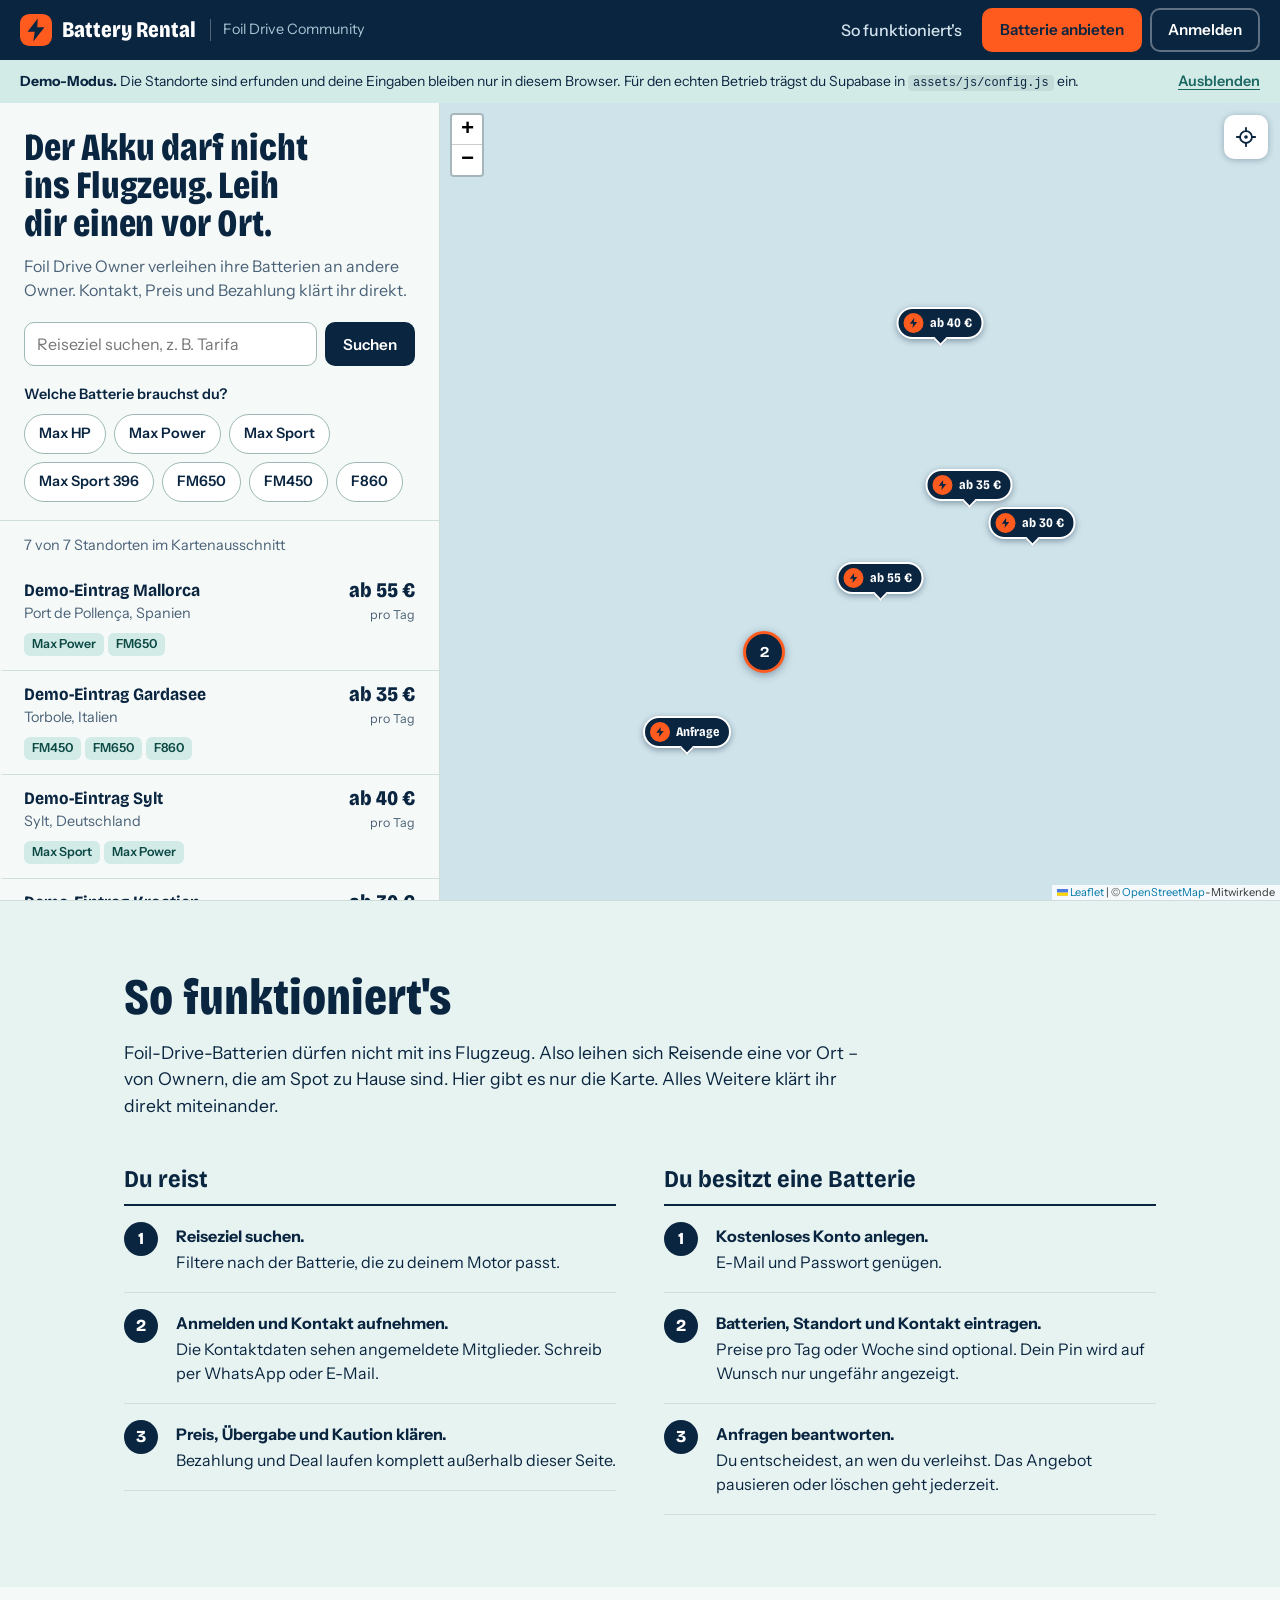
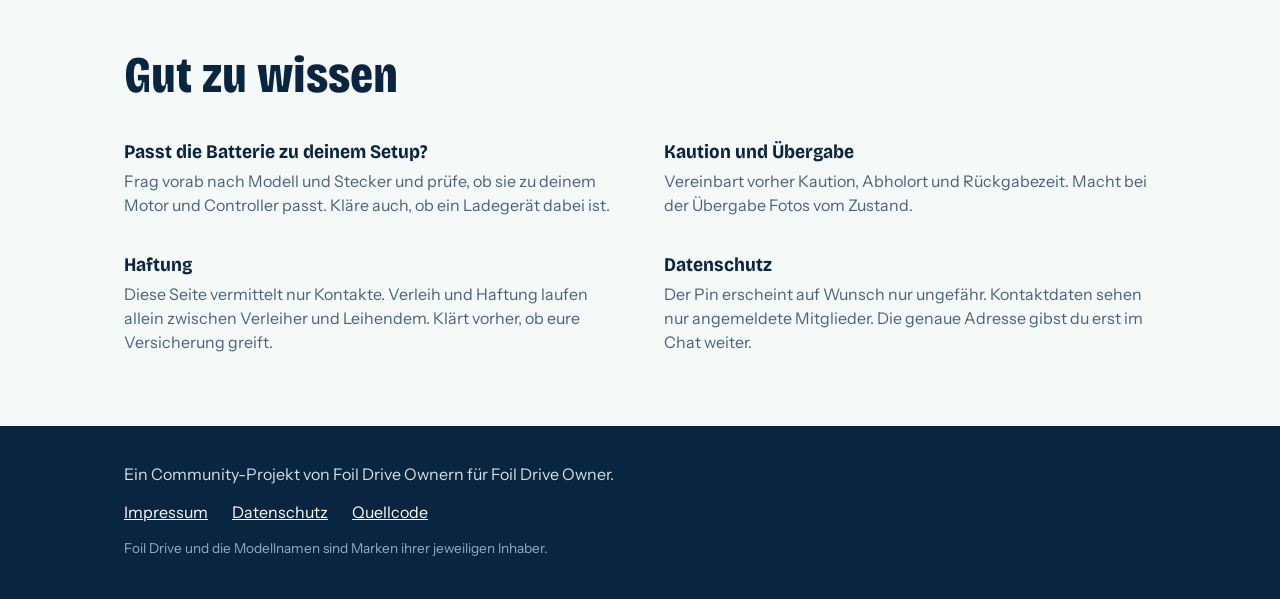
==== index.html @ f71bc158 "Foil Drive Battery Rental: Community-Karte für Batterie-Verleih Statische Seite mit Karte (Leaflet/O" ====
<!doctype html>
<html lang="de">
<head>
  <meta charset="utf-8">
  <meta name="viewport" content="width=device-width, initial-scale=1, viewport-fit=cover">
  <title>Foil Drive Battery Rental – Batterien von Ownern leihen</title>
  <meta name="description" content="Foil Drive Batterien dürfen nicht ins Flugzeug. Auf dieser Karte findest du Owner, die ihre Batterie am Urlaubsort verleihen – Max HP, Max Power, Max Sport, FM650, FM450, F860.">
  <meta name="theme-color" content="#0a2540">
  <link rel="icon" href="assets/img/favicon.svg" type="image/svg+xml">
  <link rel="stylesheet" href="assets/vendor/leaflet/leaflet.css">
  <link rel="stylesheet" href="assets/vendor/markercluster/MarkerCluster.css">
  <link rel="stylesheet" href="assets/css/fonts.css">
  <link rel="stylesheet" href="assets/css/app.css">
</head>
<body>
  <a class="skip" href="#map">Zur Karte springen</a>

  <header class="topbar">
    <a class="brand" href="#top" aria-label="Foil Drive Battery Rental, Startseite">
      <img src="assets/img/favicon.svg" alt="" width="32" height="32">
      <span class="brand-name">Battery Rental</span>
      <span class="brand-sub">Foil Drive Community</span>
    </a>
    <nav class="nav" aria-label="Hauptnavigation">
      <a class="nav-link" href="#so-gehts">So funktioniert's</a>
      <span class="who" id="who" hidden></span>
      <button type="button" class="btn btn-accent" id="btn-offer"><span class="long">Batterie anbieten</span><span class="short">Anbieten</span></button>
      <button type="button" class="btn btn-ghost" id="btn-account">Anmelden</button>
    </nav>
  </header>

  <div class="demo-banner" id="demo-banner" hidden>
    <p><strong>Demo-Modus.</strong> Die Standorte sind erfunden und deine Eingaben bleiben nur in diesem Browser. Für den echten Betrieb trägst du Supabase in <code>assets/js/config.js</code> ein.</p>
    <button type="button" class="link-btn" id="demo-close">Ausblenden</button>
  </div>

  <main class="shell" id="top" data-view="map">
    <aside class="panel" id="panel" aria-label="Suche und Ergebnisse">
      <div class="panel-top">
        <div class="intro">
          <h1>Der Akku darf nicht ins Flugzeug. Leih dir einen vor Ort.</h1>
          <p>Foil Drive Owner verleihen ihre Batterien an andere Owner. Kontakt, Preis und Bezahlung klärt ihr direkt.</p>
        </div>

        <form class="search" id="search" role="search" autocomplete="off">
          <label class="sr-only" for="q">Reiseziel suchen</label>
          <input class="input" id="q" name="q" type="search" placeholder="Reiseziel suchen, z. B. Tarifa" enterkeyhint="search">
          <button class="btn btn-primary" id="search-btn" type="submit">Suchen</button>
        </form>
        <p class="search-msg" id="search-msg" role="status" hidden></p>

        <fieldset class="filters" id="filters">
          <legend>Welche Batterie brauchst du?</legend>
          <div class="chips" id="chips"></div>
        </fieldset>
      </div>

      <div class="list-wrap" id="list-wrap">
        <div class="results-head">
          <p id="count" role="status">Lade Standorte …</p>
          <button type="button" class="link-btn" id="reset-filters" hidden>Filter zurücksetzen</button>
        </div>
        <div class="list-status" id="list-status" hidden></div>
        <ol class="list" id="list"></ol>
      </div>
    </aside>

    <section class="mapwrap" aria-label="Karte mit Verleih-Standorten">
      <div id="map" role="application" aria-label="Karte"></div>
      <button type="button" class="map-btn" id="locate" aria-label="Zu meinem Standort springen" title="Mein Standort"></button>
    </section>

    <button type="button" class="view-toggle" id="view-toggle"></button>

    <article class="detail" id="detail" aria-labelledby="detail-title" hidden></article>
  </main>

  <section class="info" id="so-gehts" aria-labelledby="info-title">
    <div class="info-inner">
      <h2 id="info-title">So funktioniert's</h2>
      <p class="info-lead">Foil-Drive-Batterien dürfen nicht mit ins Flugzeug. Also leihen sich Reisende eine vor Ort – von Ownern, die am Spot zu Hause sind. Hier gibt es nur die Karte. Alles Weitere klärt ihr direkt miteinander.</p>

      <div class="flows">
        <div class="flow">
          <h3>Du reist</h3>
          <ol class="steps">
            <li><strong>Reiseziel suchen.</strong> Filtere nach der Batterie, die zu deinem Motor passt.</li>
            <li><strong>Anmelden und Kontakt aufnehmen.</strong> Die Kontaktdaten sehen angemeldete Mitglieder. Schreib per WhatsApp oder E-Mail.</li>
            <li><strong>Preis, Übergabe und Kaution klären.</strong> Bezahlung und Deal laufen komplett außerhalb dieser Seite.</li>
          </ol>
        </div>
        <div class="flow">
          <h3>Du besitzt eine Batterie</h3>
          <ol class="steps">
            <li><strong>Kostenloses Konto anlegen.</strong> E-Mail und Passwort genügen.</li>
            <li><strong>Batterien, Standort und Kontakt eintragen.</strong> Preise pro Tag oder Woche sind optional. Dein Pin wird auf Wunsch nur ungefähr angezeigt.</li>
            <li><strong>Anfragen beantworten.</strong> Du entscheidest, an wen du verleihst. Das Angebot pausieren oder löschen geht jederzeit.</li>
          </ol>
        </div>
      </div>
    </div>
  </section>

  <section class="know" aria-labelledby="know-title">
    <div class="info-inner">
      <h2 id="know-title">Gut zu wissen</h2>
      <dl class="know-grid">
        <div>
          <dt>Passt die Batterie zu deinem Setup?</dt>
          <dd>Frag vorab nach Modell und Stecker und prüfe, ob sie zu deinem Motor und Controller passt. Kläre auch, ob ein Ladegerät dabei ist.</dd>
        </div>
        <div>
          <dt>Kaution und Übergabe</dt>
          <dd>Vereinbart vorher Kaution, Abholort und Rückgabezeit. Macht bei der Übergabe Fotos vom Zustand.</dd>
        </div>
        <div>
          <dt>Haftung</dt>
          <dd>Diese Seite vermittelt nur Kontakte. Verleih und Haftung laufen allein zwischen Verleiher und Leihendem. Klärt vorher, ob eure Versicherung greift.</dd>
        </div>
        <div>
          <dt>Datenschutz</dt>
          <dd>Der Pin erscheint auf Wunsch nur ungefähr. Kontaktdaten sehen nur angemeldete Mitglieder. Die genaue Adresse gibst du erst im Chat weiter.</dd>
        </div>
      </dl>
    </div>
  </section>

  <footer class="footer">
    <div class="info-inner footer-inner">
      <p>Ein Community-Projekt von Foil Drive Ownern für Foil Drive Owner.</p>
      <ul class="footer-links">
        <li><a href="impressum.html">Impressum</a></li>
        <li><a href="datenschutz.html">Datenschutz</a></li>
        <li><a href="https://github.com/Lukilink/foildrive-battery-rental" target="_blank" rel="noopener">Quellcode</a></li>
        <li id="report-li" hidden><a id="report-link" href="#">Angebot melden</a></li>
      </ul>
      <p class="footer-small">Foil Drive und die Modellnamen sind Marken ihrer jeweiligen Inhaber.</p>
    </div>
  </footer>

  <!-- Anmelden / Registrieren -->
  <dialog id="dlg-auth" aria-labelledby="auth-title">
    <form class="dlg" id="auth-form" novalidate>
      <div class="dlg-head">
        <h2 id="auth-title">Anmelden</h2>
        <button type="button" class="icon-btn" data-close aria-label="Schließen"></button>
      </div>
      <div class="dlg-body">
        <p class="muted" id="auth-intro" hidden></p>
        <div class="seg" id="auth-seg" role="radiogroup" aria-label="Anmelden oder registrieren">
          <label><input type="radio" name="auth-mode" value="login" checked><span>Anmelden</span></label>
          <label><input type="radio" name="auth-mode" value="signup"><span>Registrieren</span></label>
        </div>
        <div class="field" id="fld-email">
          <label for="auth-email">E-Mail</label>
          <input class="input" id="auth-email" type="email" autocomplete="email" inputmode="email" aria-describedby="err-auth-email">
          <p class="err" id="err-auth-email" hidden></p>
        </div>
        <div class="field" id="fld-pw">
          <label for="auth-pw" id="auth-pw-label">Passwort</label>
          <input class="input" id="auth-pw" type="password" autocomplete="current-password" aria-describedby="hint-auth-pw err-auth-pw">
          <p class="hint" id="hint-auth-pw">Mindestens 8 Zeichen.</p>
          <p class="err" id="err-auth-pw" hidden></p>
        </div>
        <p class="msg" id="auth-msg" role="status" hidden></p>
        <button type="button" class="link-btn" id="auth-forgot">Passwort vergessen?</button>
      </div>
      <div class="dlg-foot">
        <button type="submit" class="btn btn-primary" id="auth-submit">Anmelden</button>
      </div>
    </form>
  </dialog>

  <!-- Angebot anlegen / bearbeiten -->
  <dialog id="dlg-offer" aria-labelledby="offer-title">
    <form class="dlg" id="offer-form" novalidate>
      <div class="dlg-head">
        <h2 id="offer-title">Dein Angebot</h2>
        <button type="button" class="icon-btn" data-close aria-label="Schließen"></button>
      </div>

      <div class="dlg-body">
        <section class="sect" aria-labelledby="s-bat">
          <h3 id="s-bat">Welche Batterien verleihst du?</h3>
          <p class="hint">Preise sind optional. Ohne Preis steht „Anfrage“ auf der Karte.</p>
          <div class="field field-inline">
            <label for="f-currency">Währung</label>
            <select class="input" id="f-currency"></select>
          </div>
          <div class="bat-rows" id="bat-rows"></div>
          <p class="err" id="err-batteries" hidden></p>
        </section>

        <section class="sect" aria-labelledby="s-loc">
          <h3 id="s-loc">Wo steht sie?</h3>
          <p class="hint">Suche einen Ort oder tippe auf die Karte. Setz den Pin nicht auf deine Haustür, die Gegend reicht.</p>
          <div class="pick-search">
            <label class="sr-only" for="f-search">Ort oder Adresse suchen</label>
            <input class="input" id="f-search" type="search" placeholder="Ort oder Adresse suchen" autocomplete="off">
            <button type="button" class="btn btn-quiet" id="btn-pick-search">Suchen</button>
            <button type="button" class="btn btn-quiet" id="btn-pick-locate">Mein Standort</button>
          </div>
          <p class="hint" id="pick-msg" role="status" hidden></p>
          <div id="pick-map" aria-label="Karte zum Setzen des Pins"></div>
          <p class="err" id="err-location" hidden></p>

          <div class="field">
            <label for="f-place">Anzeigename des Ortes</label>
            <input class="input" id="f-place" type="text" maxlength="120" placeholder="z. B. Tarifa, Spanien" aria-describedby="err-place">
            <p class="err" id="err-place" hidden></p>
          </div>
          <label class="check">
            <input type="checkbox" id="f-approx" checked>
            <span>Ungefähren Standort anzeigen
              <small>Der Pin wird beim Speichern zufällig um 200 bis 600 m versetzt. Den genauen Treffpunkt nennst du erst im Chat.</small>
            </span>
          </label>
        </section>

        <section class="sect" aria-labelledby="s-contact">
          <h3 id="s-contact">Wie erreicht man dich?</h3>
          <p class="hint">Mindestens eins von beidem. Nur angemeldete Mitglieder sehen deine Kontaktdaten.</p>
          <div class="field">
            <label for="f-wa">WhatsApp-Nummer</label>
            <input class="input" id="f-wa" type="tel" autocomplete="tel" placeholder="+49 170 1234567" aria-describedby="err-wa">
            <p class="err" id="err-wa" hidden></p>
          </div>
          <div class="field">
            <label for="f-mail">E-Mail</label>
            <input class="input" id="f-mail" type="email" autocomplete="email" inputmode="email" aria-describedby="err-mail">
            <p class="err" id="err-mail" hidden></p>
          </div>
          <p class="err" id="err-contact" hidden></p>
        </section>

        <section class="sect" aria-labelledby="s-info">
          <h3 id="s-info">Was sollen Leihende wissen?</h3>
          <div class="field">
            <label for="f-name">Name für die Anzeige</label>
            <input class="input" id="f-name" type="text" maxlength="60" autocomplete="nickname" placeholder="z. B. Lukas" aria-describedby="err-name">
            <p class="err" id="err-name" hidden></p>
          </div>
          <div class="field">
            <label for="f-notes">Hinweise <span class="opt">(optional)</span></label>
            <textarea class="input" id="f-notes" rows="4" maxlength="600" placeholder="Abholung oder Lieferung, Kaution, Ladegerät, Zeiten, Sprachen …" aria-describedby="err-notes"></textarea>
            <p class="err" id="err-notes" hidden></p>
          </div>
          <label class="check">
            <input type="checkbox" id="f-active" checked>
            <span>Angebot ist sichtbar
              <small>Ausschalten, wenn die Batterie gerade nicht verfügbar ist.</small>
            </span>
          </label>
        </section>

        <p class="msg msg-error" id="offer-error" role="alert" hidden></p>
      </div>

      <div class="dlg-foot">
        <button type="button" class="btn btn-danger" id="offer-delete" hidden>Angebot löschen</button>
        <span class="spacer"></span>
        <button type="button" class="btn btn-quiet" data-close>Abbrechen</button>
        <button type="submit" class="btn btn-primary" id="offer-save">Angebot speichern</button>
      </div>
    </form>
  </dialog>

  <div class="toast" id="toast" role="status" aria-live="polite"></div>

  <noscript><p class="noscript">Diese Seite braucht JavaScript, um die Karte anzuzeigen.</p></noscript>

  <script src="assets/vendor/leaflet/leaflet.js"></script>
  <script src="assets/vendor/markercluster/leaflet.markercluster.js"></script>
  <script src="assets/vendor/supabase/supabase.js"></script>
  <script src="assets/js/config.js"></script>
  <script src="assets/js/store-demo.js"></script>
  <script src="assets/js/store-supabase.js"></script>
  <script src="assets/js/app.js"></script>
</body>
</html>
---- assets/vendor/leaflet/leaflet.css ----
/* required styles */

.leaflet-pane,
.leaflet-tile,
.leaflet-marker-icon,
.leaflet-marker-shadow,
.leaflet-tile-container,
.leaflet-pane > svg,
.leaflet-pane > canvas,
.leaflet-zoom-box,
.leaflet-image-layer,
.leaflet-layer {
	position: absolute;
	left: 0;
	top: 0;
	}
.leaflet-container {
	overflow: hidden;
	}
.leaflet-tile,
.leaflet-marker-icon,
.leaflet-marker-shadow {
	-webkit-user-select: none;
	   -moz-user-select: none;
	        user-select: none;
	  -webkit-user-drag: none;
	}
/* Prevents IE11 from highlighting tiles in blue */
.leaflet-tile::selection {
	background: transparent;
}
/* Safari renders non-retina tile on retina better with this, but Chrome is worse */
.leaflet-safari .leaflet-tile {
	image-rendering: -webkit-optimize-contrast;
	}
/* hack that prevents hw layers "stretching" when loading new tiles */
.leaflet-safari .leaflet-tile-container {
	width: 1600px;
	height: 1600px;
	-webkit-transform-origin: 0 0;
	}
.leaflet-marker-icon,
.leaflet-marker-shadow {
	display: block;
	}
/* .leaflet-container svg: reset svg max-width decleration shipped in Joomla! (joomla.org) 3.x */
/* .leaflet-container img: map is broken in FF if you have max-width: 100% on tiles */
.leaflet-container .leaflet-overlay-pane svg {
	max-width: none !important;
	max-height: none !important;
	}
.leaflet-container .leaflet-marker-pane img,
.leaflet-container .leaflet-shadow-pane img,
.leaflet-container .leaflet-tile-pane img,
.leaflet-container img.leaflet-image-layer,
.leaflet-container .leaflet-tile {
	max-width: none !important;
	max-height: none !important;
	width: auto;
	padding: 0;
	}

.leaflet-container img.leaflet-tile {
	/* See: https://bugs.chromium.org/p/chromium/issues/detail?id=600120 */
	mix-blend-mode: plus-lighter;
}

.leaflet-container.leaflet-touch-zoom {
	-ms-touch-action: pan-x pan-y;
	touch-action: pan-x pan-y;
	}
.leaflet-container.leaflet-touch-drag {
	-ms-touch-action: pinch-zoom;
	/* Fallback for FF which doesn't support pinch-zoom */
	touch-action: none;
	touch-action: pinch-zoom;
}
.leaflet-container.leaflet-touch-drag.leaflet-touch-zoom {
	-ms-touch-action: none;
	touch-action: none;
}
.leaflet-container {
	-webkit-tap-highlight-color: transparent;
}
.leaflet-container a {
	-webkit-tap-highlight-color: rgba(51, 181, 229, 0.4);
}
.leaflet-tile {
	filter: inherit;
	visibility: hidden;
	}
.leaflet-tile-loaded {
	visibility: inherit;
	}
.leaflet-zoom-box {
	width: 0;
	height: 0;
	-moz-box-sizing: border-box;
	     box-sizing: border-box;
	z-index: 800;
	}
/* workaround for https://bugzilla.mozilla.org/show_bug.cgi?id=888319 */
.leaflet-overlay-pane svg {
	-moz-user-select: none;
	}

.leaflet-pane         { z-index: 400; }

.leaflet-tile-pane    { z-index: 200; }
.leaflet-overlay-pane { z-index: 400; }
.leaflet-shadow-pane  { z-index: 500; }
.leaflet-marker-pane  { z-index: 600; }
.leaflet-tooltip-pane   { z-index: 650; }
.leaflet-popup-pane   { z-index: 700; }

.leaflet-map-pane canvas { z-index: 100; }
.leaflet-map-pane svg    { z-index: 200; }

.leaflet-vml-shape {
	width: 1px;
	height: 1px;
	}
.lvml {
	behavior: url(#default#VML);
	display: inline-block;
	position: absolute;
	}


/* control positioning */

.leaflet-control {
	position: relative;
	z-index: 800;
	pointer-events: visiblePainted; /* IE 9-10 doesn't have auto */
	pointer-events: auto;
	}
.leaflet-top,
.leaflet-bottom {
	position: absolute;
	z-index: 1000;
	pointer-events: none;
	}
.leaflet-top {
	top: 0;
	}
.leaflet-right {
	right: 0;
	}
.leaflet-bottom {
	bottom: 0;
	}
.leaflet-left {
	left: 0;
	}
.leaflet-control {
	float: left;
	clear: both;
	}
.leaflet-right .leaflet-control {
	float: right;
	}
.leaflet-top .leaflet-control {
	margin-top: 10px;
	}
.leaflet-bottom .leaflet-control {
	margin-bottom: 10px;
	}
.leaflet-left .leaflet-control {
	margin-left: 10px;
	}
.leaflet-right .leaflet-control {
	margin-right: 10px;
	}


/* zoom and fade animations */

.leaflet-fade-anim .leaflet-popup {
	opacity: 0;
	-webkit-transition: opacity 0.2s linear;
	   -moz-transition: opacity 0.2s linear;
	        transition: opacity 0.2s linear;
	}
.leaflet-fade-anim .leaflet-map-pane .leaflet-popup {
	opacity: 1;
	}
.leaflet-zoom-animated {
	-webkit-transform-origin: 0 0;
	    -ms-transform-origin: 0 0;
	        transform-origin: 0 0;
	}
svg.leaflet-zoom-animated {
	will-change: transform;
}

.leaflet-zoom-anim .leaflet-zoom-animated {
	-webkit-transition: -webkit-transform 0.25s cubic-bezier(0,0,0.25,1);
	   -moz-transition:    -moz-transform 0.25s cubic-bezier(0,0,0.25,1);
	        transition:         transform 0.25s cubic-bezier(0,0,0.25,1);
	}
.leaflet-zoom-anim .leaflet-tile,
.leaflet-pan-anim .leaflet-tile {
	-webkit-transition: none;
	   -moz-transition: none;
	        transition: none;
	}

.leaflet-zoom-anim .leaflet-zoom-hide {
	visibility: hidden;
	}


/* cursors */

.leaflet-interactive {
	cursor: pointer;
	}
.leaflet-grab {
	cursor: -webkit-grab;
	cursor:    -moz-grab;
	cursor:         grab;
	}
.leaflet-crosshair,
.leaflet-crosshair .leaflet-interactive {
	cursor: crosshair;
	}
.leaflet-popup-pane,
.leaflet-control {
	cursor: auto;
	}
.leaflet-dragging .leaflet-grab,
.leaflet-dragging .leaflet-grab .leaflet-interactive,
.leaflet-dragging .leaflet-marker-draggable {
	cursor: move;
	cursor: -webkit-grabbing;
	cursor:    -moz-grabbing;
	cursor:         grabbing;
	}

/* marker & overlays interactivity */
.leaflet-marker-icon,
.leaflet-marker-shadow,
.leaflet-image-layer,
.leaflet-pane > svg path,
.leaflet-tile-container {
	pointer-events: none;
	}

.leaflet-marker-icon.leaflet-interactive,
.leaflet-image-layer.leaflet-interactive,
.leaflet-pane > svg path.leaflet-interactive,
svg.leaflet-image-layer.leaflet-interactive path {
	pointer-events: visiblePainted; /* IE 9-10 doesn't have auto */
	pointer-events: auto;
	}

/* visual tweaks */

.leaflet-container {
	background: #ddd;
	outline-offset: 1px;
	}
.leaflet-container a {
	color: #0078A8;
	}
.leaflet-zoom-box {
	border: 2px dotted #38f;
	background: rgba(255,255,255,0.5);
	}


/* general typography */
.leaflet-container {
	font-family: "Helvetica Neue", Arial, Helvetica, sans-serif;
	font-size: 12px;
	font-size: 0.75rem;
	line-height: 1.5;
	}


/* general toolbar styles */

.leaflet-bar {
	box-shadow: 0 1px 5px rgba(0,0,0,0.65);
	border-radius: 4px;
	}
.leaflet-bar a {
	background-color: #fff;
	border-bottom: 1px solid #ccc;
	width: 26px;
	height: 26px;
	line-height: 26px;
	display: block;
	text-align: center;
	text-decoration: none;
	color: black;
	}
.leaflet-bar a,
.leaflet-control-layers-toggle {
	background-position: 50% 50%;
	background-repeat: no-repeat;
	display: block;
	}
.leaflet-bar a:hover,
.leaflet-bar a:focus {
	background-color: #f4f4f4;
	}
.leaflet-bar a:first-child {
	border-top-left-radius: 4px;
	border-top-right-radius: 4px;
	}
.leaflet-bar a:last-child {
	border-bottom-left-radius: 4px;
	border-bottom-right-radius: 4px;
	border-bottom: none;
	}
.leaflet-bar a.leaflet-disabled {
	cursor: default;
	background-color: #f4f4f4;
	color: #bbb;
	}

.leaflet-touch .leaflet-bar a {
	width: 30px;
	height: 30px;
	line-height: 30px;
	}
.leaflet-touch .leaflet-bar a:first-child {
	border-top-left-radius: 2px;
	border-top-right-radius: 2px;
	}
.leaflet-touch .leaflet-bar a:last-child {
	border-bottom-left-radius: 2px;
	border-bottom-right-radius: 2px;
	}

/* zoom control */

.leaflet-control-zoom-in,
.leaflet-control-zoom-out {
	font: bold 18px 'Lucida Console', Monaco, monospace;
	text-indent: 1px;
	}

.leaflet-touch .leaflet-control-zoom-in, .leaflet-touch .leaflet-control-zoom-out  {
	font-size: 22px;
	}


/* layers control */

.leaflet-control-layers {
	box-shadow: 0 1px 5px rgba(0,0,0,0.4);
	background: #fff;
	border-radius: 5px;
	}
.leaflet-control-layers-toggle {
	background-image: url(images/layers.png);
	width: 36px;
	height: 36px;
	}
.leaflet-retina .leaflet-control-layers-toggle {
	background-image: url(images/layers-2x.png);
	background-size: 26px 26px;
	}
.leaflet-touch .leaflet-control-layers-toggle {
	width: 44px;
	height: 44px;
	}
.leaflet-control-layers .leaflet-control-layers-list,
.leaflet-control-layers-expanded .leaflet-control-layers-toggle {
	display: none;
	}
.leaflet-control-layers-expanded .leaflet-control-layers-list {
	display: block;
	position: relative;
	}
.leaflet-control-layers-expanded {
	padding: 6px 10px 6px 6px;
	color: #333;
	background: #fff;
	}
.leaflet-control-layers-scrollbar {
	overflow-y: scroll;
	overflow-x: hidden;
	padding-right: 5px;
	}
.leaflet-control-layers-selector {
	margin-top: 2px;
	position: relative;
	top: 1px;
	}
.leaflet-control-layers label {
	display: block;
	font-size: 13px;
	font-size: 1.08333em;
	}
.leaflet-control-layers-separator {
	height: 0;
	border-top: 1px solid #ddd;
	margin: 5px -10px 5px -6px;
	}

/* Default icon URLs */
.leaflet-default-icon-path { /* used only in path-guessing heuristic, see L.Icon.Default */
	background-image: url(images/marker-icon.png);
	}


/* attribution and scale controls */

.leaflet-container .leaflet-control-attribution {
	background: #fff;
	background: rgba(255, 255, 255, 0.8);
	margin: 0;
	}
.leaflet-control-attribution,
.leaflet-control-scale-line {
	padding: 0 5px;
	color: #333;
	line-height: 1.4;
	}
.leaflet-control-attribution a {
	text-decoration: none;
	}
.leaflet-control-attribution a:hover,
.leaflet-control-attribution a:focus {
	text-decoration: underline;
	}
.leaflet-attribution-flag {
	display: inline !important;
	vertical-align: baseline !important;
	width: 1em;
	height: 0.6669em;
	}
.leaflet-left .leaflet-control-scale {
	margin-left: 5px;
	}
.leaflet-bottom .leaflet-control-scale {
	margin-bottom: 5px;
	}
.leaflet-control-scale-line {
	border: 2px solid #777;
	border-top: none;
	line-height: 1.1;
	padding: 2px 5px 1px;
	white-space: nowrap;
	-moz-box-sizing: border-box;
	     box-sizing: border-box;
	background: rgba(255, 255, 255, 0.8);
	text-shadow: 1px 1px #fff;
	}
.leaflet-control-scale-line:not(:first-child) {
	border-top: 2px solid #777;
	border-bottom: none;
	margin-top: -2px;
	}
.leaflet-control-scale-line:not(:first-child):not(:last-child) {
	border-bottom: 2px solid #777;
	}

.leaflet-touch .leaflet-control-attribution,
.leaflet-touch .leaflet-control-layers,
.leaflet-touch .leaflet-bar {
	box-shadow: none;
	}
.leaflet-touch .leaflet-control-layers,
.leaflet-touch .leaflet-bar {
	border: 2px solid rgba(0,0,0,0.2);
	background-clip: padding-box;
	}


/* popup */

.leaflet-popup {
	position: absolute;
	text-align: center;
	margin-bottom: 20px;
	}
.leaflet-popup-content-wrapper {
	padding: 1px;
	text-align: left;
	border-radius: 12px;
	}
.leaflet-popup-content {
	margin: 13px 24px 13px 20px;
	line-height: 1.3;
	font-size: 13px;
	font-size: 1.08333em;
	min-height: 1px;
	}
.leaflet-popup-content p {
	margin: 17px 0;
	margin: 1.3em 0;
	}
.leaflet-popup-tip-container {
	width: 40px;
	height: 20px;
	position: absolute;
	left: 50%;
	margin-top: -1px;
	margin-left: -20px;
	overflow: hidden;
	pointer-events: none;
	}
.leaflet-popup-tip {
	width: 17px;
	height: 17px;
	padding: 1px;

	margin: -10px auto 0;
	pointer-events: auto;

	-webkit-transform: rotate(45deg);
	   -moz-transform: rotate(45deg);
	    -ms-transform: rotate(45deg);
	        transform: rotate(45deg);
	}
.leaflet-popup-content-wrapper,
.leaflet-popup-tip {
	background: white;
	color: #333;
	box-shadow: 0 3px 14px rgba(0,0,0,0.4);
	}
.leaflet-container a.leaflet-popup-close-button {
	position: absolute;
	top: 0;
	right: 0;
	border: none;
	text-align: center;
	width: 24px;
	height: 24px;
	font: 16px/24px Tahoma, Verdana, sans-serif;
	color: #757575;
	text-decoration: none;
	background: transparent;
	}
.leaflet-container a.leaflet-popup-close-button:hover,
.leaflet-container a.leaflet-popup-close-button:focus {
	color: #585858;
	}
.leaflet-popup-scrolled {
	overflow: auto;
	}

.leaflet-oldie .leaflet-popup-content-wrapper {
	-ms-zoom: 1;
	}
.leaflet-oldie .leaflet-popup-tip {
	width: 24px;
	margin: 0 auto;

	-ms-filter: "progid:DXImageTransform.Microsoft.Matrix(M11=0.70710678, M12=0.70710678, M21=-0.70710678, M22=0.70710678)";
	filter: progid:DXImageTransform.Microsoft.Matrix(M11=0.70710678, M12=0.70710678, M21=-0.70710678, M22=0.70710678);
	}

.leaflet-oldie .leaflet-control-zoom,
.leaflet-oldie .leaflet-control-layers,
.leaflet-oldie .leaflet-popup-content-wrapper,
.leaflet-oldie .leaflet-popup-tip {
	border: 1px solid #999;
	}


/* div icon */

.leaflet-div-icon {
	background: #fff;
	border: 1px solid #666;
	}


/* Tooltip */
/* Base styles for the element that has a tooltip */
.leaflet-tooltip {
	position: absolute;
	padding: 6px;
	background-color: #fff;
	border: 1px solid #fff;
	border-radius: 3px;
	color: #222;
	white-space: nowrap;
	-webkit-user-select: none;
	-moz-user-select: none;
	-ms-user-select: none;
	user-select: none;
	pointer-events: none;
	box-shadow: 0 1px 3px rgba(0,0,0,0.4);
	}
.leaflet-tooltip.leaflet-interactive {
	cursor: pointer;
	pointer-events: auto;
	}
.leaflet-tooltip-top:before,
.leaflet-tooltip-bottom:before,
.leaflet-tooltip-left:before,
.leaflet-tooltip-right:before {
	position: absolute;
	pointer-events: none;
	border: 6px solid transparent;
	background: transparent;
	content: "";
	}

/* Directions */

.leaflet-tooltip-bottom {
	margin-top: 6px;
}
.leaflet-tooltip-top {
	margin-top: -6px;
}
.leaflet-tooltip-bottom:before,
.leaflet-tooltip-top:before {
	left: 50%;
	margin-left: -6px;
	}
.leaflet-tooltip-top:before {
	bottom: 0;
	margin-bottom: -12px;
	border-top-color: #fff;
	}
.leaflet-tooltip-bottom:before {
	top: 0;
	margin-top: -12px;
	margin-left: -6px;
	border-bottom-color: #fff;
	}
.leaflet-tooltip-left {
	margin-left: -6px;
}
.leaflet-tooltip-right {
	margin-left: 6px;
}
.leaflet-tooltip-left:before,
.leaflet-tooltip-right:before {
	top: 50%;
	margin-top: -6px;
	}
.leaflet-tooltip-left:before {
	right: 0;
	margin-right: -12px;
	border-left-color: #fff;
	}
.leaflet-tooltip-right:before {
	left: 0;
	margin-left: -12px;
	border-right-color: #fff;
	}

/* Printing */

@media print {
	/* Prevent printers from removing background-images of controls. */
	.leaflet-control {
		-webkit-print-color-adjust: exact;
		print-color-adjust: exact;
		}
	}
---- assets/vendor/markercluster/MarkerCluster.css ----
.leaflet-cluster-anim .leaflet-marker-icon, .leaflet-cluster-anim .leaflet-marker-shadow {
	-webkit-transition: -webkit-transform 0.3s ease-out, opacity 0.3s ease-in;
	-moz-transition: -moz-transform 0.3s ease-out, opacity 0.3s ease-in;
	-o-transition: -o-transform 0.3s ease-out, opacity 0.3s ease-in;
	transition: transform 0.3s ease-out, opacity 0.3s ease-in;
}

.leaflet-cluster-spider-leg {
	/* stroke-dashoffset (duration and function) should match with leaflet-marker-icon transform in order to track it exactly */
	-webkit-transition: -webkit-stroke-dashoffset 0.3s ease-out, -webkit-stroke-opacity 0.3s ease-in;
	-moz-transition: -moz-stroke-dashoffset 0.3s ease-out, -moz-stroke-opacity 0.3s ease-in;
	-o-transition: -o-stroke-dashoffset 0.3s ease-out, -o-stroke-opacity 0.3s ease-in;
	transition: stroke-dashoffset 0.3s ease-out, stroke-opacity 0.3s ease-in;
}
---- assets/css/fonts.css ----
/* Schriften liegen lokal im Repo (kein Google-Fonts-Abruf, DSGVO-freundlich).
   Bricolage Grotesque Variable + Instrument Sans Variable, beide SIL Open Font License. */

@font-face {
  font-family: 'Bricolage Grotesque Variable';
  font-style: normal;
  font-display: swap;
  font-weight: 200 800;
  font-stretch: 75% 100%;
  src: url(../fonts/bricolage-grotesque-latin-ext-wdth-normal.woff2) format('woff2-variations');
  unicode-range: U+0100-02BA, U+02BD-02C5, U+02C7-02CC, U+02CE-02D7, U+02DD-02FF, U+0304, U+0308, U+0329, U+1D00-1DBF, U+1E00-1E9F, U+1EF2-1EFF, U+2020, U+20A0-20AB, U+20AD-20C0, U+2113, U+2C60-2C7F, U+A720-A7FF;
}
@font-face {
  font-family: 'Bricolage Grotesque Variable';
  font-style: normal;
  font-display: swap;
  font-weight: 200 800;
  font-stretch: 75% 100%;
  src: url(../fonts/bricolage-grotesque-latin-wdth-normal.woff2) format('woff2-variations');
  unicode-range: U+0000-00FF, U+0131, U+0152-0153, U+02BB-02BC, U+02C6, U+02DA, U+02DC, U+0304, U+0308, U+0329, U+2000-206F, U+20AC, U+2122, U+2191, U+2193, U+2212, U+2215, U+FEFF, U+FFFD;
}

@font-face {
  font-family: 'Instrument Sans Variable';
  font-style: normal;
  font-display: swap;
  font-weight: 400 700;
  src: url(../fonts/instrument-sans-latin-ext-wght-normal.woff2) format('woff2-variations');
  unicode-range: U+0100-02BA, U+02BD-02C5, U+02C7-02CC, U+02CE-02D7, U+02DD-02FF, U+0304, U+0308, U+0329, U+1D00-1DBF, U+1E00-1E9F, U+1EF2-1EFF, U+2020, U+20A0-20AB, U+20AD-20C0, U+2113, U+2C60-2C7F, U+A720-A7FF;
}
@font-face {
  font-family: 'Instrument Sans Variable';
  font-style: normal;
  font-display: swap;
  font-weight: 400 700;
  src: url(../fonts/instrument-sans-latin-wght-normal.woff2) format('woff2-variations');
  unicode-range: U+0000-00FF, U+0131, U+0152-0153, U+02BB-02BC, U+02C6, U+02DA, U+02DC, U+0304, U+0308, U+0329, U+2000-206F, U+20AC, U+2122, U+2191, U+2193, U+2212, U+2215, U+FEFF, U+FFFD;
}
---- assets/css/app.css ----
/* Foil Drive Battery Rental
   Seekarten-Optik: tiefes Marineblau als Tinte, Kartenpapier als Fläche,
   Bojen-Orange als einzige Signalfarbe. */

:root {
  --ink: #0a2540;
  --ink-soft: #4a6177;
  --paper: #f5f9f8;
  --white: #ffffff;
  --shallows: #d3ebe7;
  --shallows-2: #e7f3f1;
  --kelp: #1b6762;
  --buoy: #ff5b1f;
  --buoy-hover: #ff7440;
  --line: #cfdedb;
  --danger: #b3261e;

  --f-display: 'Bricolage Grotesque Variable', 'Arial Narrow', system-ui, sans-serif;
  --f-body: 'Instrument Sans Variable', system-ui, -apple-system, 'Segoe UI', sans-serif;

  --bar: 60px;
  --banner: 0px;
  --panel: 440px;
  --focus: var(--ink);
}

*, *::before, *::after { box-sizing: border-box; }

html { -webkit-text-size-adjust: 100%; color-scheme: light; }
[hidden] { display: none !important; }
body:has(dialog[open]) { overflow: hidden; }
@media (prefers-reduced-motion: no-preference) { html { scroll-behavior: smooth; } }

body {
  margin: 0;
  background: var(--paper);
  color: var(--ink);
  font: 400 1rem/1.5 var(--f-body);
  -webkit-font-smoothing: antialiased;
}

h1, h2, h3 { font-family: var(--f-display); margin: 0; line-height: 1.05; text-wrap: balance; }
p { margin: 0; }
button, input, select, textarea { font: inherit; color: inherit; }
button { cursor: pointer; }
svg { flex: none; }
a { color: var(--kelp); }

:focus-visible { outline: 3px solid var(--focus); outline-offset: 2px; }

.sr-only {
  position: absolute; width: 1px; height: 1px; margin: -1px; padding: 0;
  overflow: hidden; clip: rect(0 0 0 0); white-space: nowrap; border: 0;
}

.skip {
  position: absolute; left: 12px; top: -60px; z-index: 3000;
  background: var(--buoy); color: var(--ink); padding: 10px 14px; border-radius: 8px; font-weight: 600;
}
.skip:focus { top: 12px; }

.muted { color: var(--ink-soft); }

/* ---------- Buttons ---------- */

.btn {
  display: inline-flex; align-items: center; justify-content: center; gap: 8px;
  min-height: 44px; padding: 0 16px;
  border: 2px solid transparent; border-radius: 10px;
  font-weight: 600; font-size: .95rem; line-height: 1; text-decoration: none; white-space: nowrap;
  transition: background-color .15s, border-color .15s;
}
.btn svg { width: 18px; height: 18px; }
.btn[disabled] { opacity: .55; cursor: progress; }

.btn-accent { background: var(--buoy); color: var(--ink); }
.btn-accent:hover { background: var(--buoy-hover); }
.btn-primary { background: var(--ink); color: #fff; }
.btn-primary:hover { background: #12365a; }
.btn-quiet { background: transparent; color: var(--ink); border-color: #9db8b6; }
.btn-quiet:hover { border-color: var(--ink); }
.btn-ghost { background: transparent; color: #fff; border-color: rgba(255, 255, 255, .35); }
.btn-ghost:hover { border-color: #fff; }
.btn-danger { background: transparent; color: var(--danger); border-color: #e3b5b1; }
.btn-danger:hover { border-color: var(--danger); }
.btn-danger.is-armed { background: var(--danger); color: #fff; border-color: var(--danger); }

.icon-btn {
  display: inline-grid; place-items: center; width: 44px; height: 44px;
  background: transparent; border: 0; border-radius: 10px; color: var(--ink);
}
.icon-btn:hover { background: var(--shallows-2); }
.icon-btn svg { width: 22px; height: 22px; }

.link-btn {
  background: none; border: 0; padding: 4px 0; color: var(--kelp);
  font-weight: 600; font-size: .9rem; text-decoration: underline; text-underline-offset: 3px;
}
.link-btn:hover { color: var(--ink); }

/* ---------- Kopfzeile ---------- */

.topbar {
  --focus: #fff;
  position: sticky; top: 0; z-index: 1500;
  height: var(--bar);
  display: flex; align-items: center; justify-content: space-between; gap: 12px;
  padding: 0 20px;
  background: var(--ink); color: #fff;
}
.brand { display: flex; align-items: center; gap: 10px; color: #fff; text-decoration: none; min-width: 0; }
.brand img { border-radius: 9px; }
.brand-name { font: 800 1.4rem/1 var(--f-display); font-stretch: 80%; white-space: nowrap; }
.brand-sub {
  margin-left: 4px; padding-left: 12px; border-left: 1px solid rgba(255, 255, 255, .3);
  color: #a9c6d4; font-size: .9rem; white-space: nowrap;
}
.nav { display: flex; align-items: center; gap: 8px; }
.nav-link { color: #d4e4ec; text-decoration: none; padding: 10px 12px; border-radius: 8px; font-weight: 500; }
.nav-link:hover { color: #fff; background: rgba(255, 255, 255, .08); }
.who { color: #a9c6d4; font-size: .85rem; max-width: 200px; overflow: hidden; text-overflow: ellipsis; white-space: nowrap; }
.btn .short { display: none; }

.demo-banner {
  display: flex; align-items: center; justify-content: space-between; gap: 16px;
  padding: 8px 20px; background: var(--shallows); font-size: .875rem; line-height: 1.35;
}
.demo-banner code { font-size: .85em; background: rgba(10, 37, 64, .08); padding: 1px 5px; border-radius: 4px; }
.demo-banner .link-btn { flex: none; }

/* ---------- Hauptbereich: Panel + Karte ---------- */

.shell {
  position: relative;
  display: grid; grid-template-columns: var(--panel) minmax(0, 1fr);
  height: calc(100vh - var(--bar) - var(--banner));
  height: calc(100dvh - var(--bar) - var(--banner));
  min-height: 560px;
  scroll-margin-top: var(--bar);
}

.panel {
  display: flex; flex-direction: column; min-height: 0; overflow-y: auto;
  background: var(--paper); border-right: 1px solid var(--line);
}
.panel-top { flex: none; padding: 26px 24px 18px; }

.intro h1 {
  font-size: clamp(2rem, 1.2rem + 1.5vw, 2.6rem);
  font-weight: 800; font-stretch: 75%; line-height: .98; letter-spacing: -.005em;
}
.intro p { margin-top: 12px; color: var(--ink-soft); max-width: 38ch; }

.input {
  width: 100%; min-height: 44px; padding: 9px 12px;
  background: #fff; border: 1.5px solid #9db8b6; border-radius: 10px;
}
.input:hover { border-color: var(--ink-soft); }
.input:focus-visible { outline-offset: 0; border-color: var(--ink); }
.input[aria-invalid="true"] { border-color: var(--danger); }
textarea.input { resize: vertical; min-height: 96px; }

.search { display: flex; gap: 8px; margin-top: 20px; }
.search .input { flex: 1; min-width: 0; }
.search-msg { margin-top: 8px; font-size: .9rem; color: var(--ink-soft); }

.filters { margin: 18px 0 0; padding: 0; border: 0; min-width: 0; }
.filters legend { padding: 0; margin-bottom: 8px; font-weight: 600; font-size: .9rem; }
.chips { display: flex; flex-wrap: wrap; gap: 8px; }
.chip { position: relative; display: inline-flex; }
.chip input { position: absolute; inset: 0; opacity: 0; margin: 0; cursor: pointer; }
.chip span {
  display: inline-flex; align-items: center; gap: 6px; min-height: 40px; padding: 0 14px;
  background: #fff; border: 1.5px solid #9db8b6; border-radius: 999px;
  font-weight: 600; font-size: .9rem; white-space: nowrap;
  transition: background-color .15s, border-color .15s, color .15s;
}
.chip:hover span { border-color: var(--ink); }
.chip input:checked + span { background: var(--ink); border-color: var(--ink); color: #fff; }
.chip input:checked + span::before { content: '✓'; font-size: .85em; }
.chip input:focus-visible + span { outline: 3px solid var(--focus); outline-offset: 2px; }

.list-wrap { flex: 1 1 auto; min-height: 240px; overflow-y: auto; border-top: 1px solid var(--line); overscroll-behavior: contain; }
.results-head {
  display: flex; align-items: baseline; justify-content: space-between; gap: 12px;
  padding: 14px 24px 10px; font-size: .9rem; color: var(--ink-soft);
}
.list { list-style: none; margin: 0; padding: 0; }
.list-status { padding: 8px 24px 24px; }
.list-status p { color: var(--ink-soft); margin-bottom: 12px; max-width: 36ch; }

.row {
  display: flex; align-items: flex-start; justify-content: space-between; gap: 14px;
  width: 100%; text-align: left;
  padding: 14px 24px 14px 21px;
  background: none; border: 0; border-left: 3px solid transparent; border-bottom: 1px solid var(--line);
}
.row:hover { background: var(--shallows-2); }
.row[aria-current="true"] { border-left-color: var(--buoy); background: var(--shallows-2); }
.row:focus-visible { outline-offset: -3px; }
.row-name { display: block; font: 700 1.08rem/1.2 var(--f-display); font-stretch: 90%; }
.row-place { display: block; margin-top: 2px; font-size: .9rem; color: var(--ink-soft); }
.tags { display: flex; flex-wrap: wrap; gap: 4px; margin-top: 8px; }
.tag { padding: 2px 8px; border-radius: 6px; background: var(--shallows); color: #0d4a46; font-size: .78rem; font-weight: 600; }
.tag.is-match { background: var(--ink); color: #fff; }
.row-price { flex: none; text-align: right; }
.row-price strong { display: block; font: 800 1.3rem/1 var(--f-display); font-stretch: 85%; font-variant-numeric: tabular-nums; }
.row-price small { font-size: .78rem; color: var(--ink-soft); }

/* ---------- Karte ---------- */

.mapwrap { position: relative; min-height: 0; isolation: isolate; }
#map { position: absolute; inset: 0; background: #cfe3ea; }
.leaflet-container { font-family: var(--f-body); }
.leaflet-control-attribution { font-size: 11px; }

.map-btn {
  position: absolute; top: 12px; right: 12px; z-index: 500;
  display: grid; place-items: center; width: 44px; height: 44px;
  background: #fff; border: 0; border-radius: 10px; box-shadow: 0 1px 6px rgba(10, 37, 64, .3);
}
.map-btn:hover { background: var(--shallows-2); }
.map-btn svg { width: 22px; height: 22px; }

.pin-icon, .cluster-icon { background: none; border: 0; }
.pin {
  position: absolute; left: 0; top: 0; transform: translate(-50%, calc(-100% - 9px));
  display: inline-flex; align-items: center; gap: 6px; white-space: nowrap;
  padding: 4px 10px 4px 5px;
  background: var(--ink); color: #fff; border: 2px solid #fff; border-radius: 999px;
  box-shadow: 0 2px 6px rgba(10, 37, 64, .4);
  font: 700 13px/1 var(--f-display); font-stretch: 85%; font-variant-numeric: tabular-nums;
}
.pin::after {
  content: ''; position: absolute; left: 50%; bottom: -7px; width: 10px; height: 10px;
  background: inherit; border-right: 2px solid #fff; border-bottom: 2px solid #fff;
  transform: translateX(-50%) rotate(45deg);
}
.pin-bolt { display: grid; place-items: center; width: 20px; height: 20px; border-radius: 50%; background: var(--buoy); color: var(--ink); }
.pin-bolt svg { width: 12px; height: 12px; }
.pin.is-selected { background: var(--buoy); color: var(--ink); }
.pin.is-selected .pin-bolt { background: var(--ink); color: var(--buoy); }
.pin-icon:hover .pin { background: #12365a; }
.pin-icon:hover .pin.is-selected { background: var(--buoy-hover); }

.cluster {
  display: grid; place-items: center; width: 42px; height: 42px; border-radius: 50%;
  background: var(--ink); color: #fff; border: 3px solid var(--buoy);
  box-shadow: 0 2px 8px rgba(10, 37, 64, .4);
  font: 700 15px/1 var(--f-display); font-variant-numeric: tabular-nums;
}
.halo { fill: var(--buoy); fill-opacity: .16; stroke: var(--buoy); stroke-width: 2; stroke-dasharray: 6 6; }

.view-toggle {
  display: none;
  position: absolute; left: 50%; bottom: 18px; transform: translateX(-50%); z-index: 700;
  align-items: center; gap: 8px; min-height: 46px; padding: 0 20px;
  background: var(--ink); color: #fff; border: 2px solid #fff; border-radius: 999px;
  box-shadow: 0 3px 12px rgba(10, 37, 64, .4); font-weight: 600;
}
.view-toggle svg { width: 18px; height: 18px; }

/* ---------- Detailansicht ---------- */

.detail {
  position: absolute; z-index: 600; left: 0; top: 0; bottom: 0; width: var(--panel);
  display: flex; flex-direction: column;
  background: #fff; border-right: 1px solid var(--line); box-shadow: 4px 0 18px rgba(10, 37, 64, .12);
  overflow: hidden;
}
.detail[hidden] { display: none; }
@media (prefers-reduced-motion: no-preference) {
  .detail:not([hidden]) { animation: slide-in .22s ease-out; }
}
@keyframes slide-in { from { transform: translateX(-24px); opacity: 0; } to { transform: none; opacity: 1; } }

.detail-head { flex: none; display: flex; justify-content: flex-end; padding: 8px 10px 0; }
.detail-body { flex: 1; min-height: 0; overflow-y: auto; padding: 0 24px 28px; }
.detail h2 { font-size: 2rem; font-weight: 800; font-stretch: 80%; line-height: 1; }
.detail h2:focus { outline: none; }
.detail-place { display: flex; align-items: center; gap: 6px; margin-top: 8px; color: var(--ink-soft); }
.detail-place svg { width: 18px; height: 18px; color: var(--kelp); }
.note-approx { margin-top: 10px; padding: 10px 12px; background: var(--shallows-2); border-radius: 8px; font-size: .9rem; }

.bat-table { width: 100%; margin-top: 22px; border-collapse: collapse; font-variant-numeric: tabular-nums; }
.bat-table th { padding: 0 0 8px; text-align: right; font-size: .85rem; font-weight: 600; color: var(--ink-soft); border-bottom: 2px solid var(--ink); }
.bat-table th:first-child { text-align: left; }
.bat-table td { padding: 12px 0; text-align: right; border-bottom: 1px solid var(--line); }
.bat-table td:first-child { text-align: left; font: 700 1.05rem/1.2 var(--f-display); font-stretch: 90%; }
.bat-table .none { color: var(--ink-soft); }
.table-hint { margin-top: 8px; font-size: .82rem; color: var(--ink-soft); }

.detail h3 { margin-top: 24px; font-size: 1.1rem; font-weight: 700; }
.notes { margin-top: 6px; white-space: pre-line; overflow-wrap: anywhere; }

.contact { margin-top: 26px; padding-top: 22px; border-top: 2px solid var(--ink); display: grid; gap: 10px; }
.contact .btn { width: 100%; }
.contact p { font-size: .95rem; }
.deal-note { margin-top: 18px; font-size: .85rem; color: var(--ink-soft); }

/* ---------- Dialoge & Formulare ---------- */

dialog {
  width: 100%; max-width: min(640px, calc(100vw - 24px)); max-height: calc(100dvh - 24px);
  padding: 0; border: 0; border-radius: 16px; background: #fff; color: var(--ink);
  box-shadow: 0 20px 60px rgba(10, 37, 64, .4);
}
#dlg-auth { max-width: min(440px, calc(100vw - 24px)); }
dialog::backdrop { background: rgba(10, 37, 64, .6); }
dialog:not([open]) { display: none; }

.dlg { display: flex; flex-direction: column; max-height: calc(100dvh - 24px); }
.dlg-head {
  flex: none; display: flex; align-items: center; justify-content: space-between;
  padding: 14px 12px 6px 24px;
}
.dlg-head h2 { font-size: 1.7rem; font-weight: 800; font-stretch: 80%; }
.dlg-body { flex: 1; min-height: 0; overflow-y: auto; padding: 8px 24px 20px; }
.dlg-foot {
  flex: none; display: flex; align-items: center; justify-content: flex-end; gap: 10px;
  padding: 14px 24px; border-top: 1px solid var(--line); background: var(--paper);
  border-radius: 0 0 16px 16px;
}
.dlg-foot .spacer { flex: 1; }
#auth-form .dlg-foot .btn { width: 100%; }

.sect { padding: 18px 0 6px; }
.sect + .sect { border-top: 1px solid var(--line); margin-top: 12px; }
.sect h3 { font-size: 1.2rem; font-weight: 700; margin-bottom: 4px; }

.field { margin-top: 14px; }
.field label { display: block; margin-bottom: 6px; font-weight: 600; font-size: .92rem; }
.field-inline { display: flex; align-items: center; gap: 12px; }
.field-inline label { margin: 0; }
.field-inline .input { width: auto; min-width: 110px; }
.opt { font-weight: 400; color: var(--ink-soft); }
.hint { margin-top: 6px; font-size: .85rem; color: var(--ink-soft); }
.err { margin-top: 6px; font-size: .88rem; font-weight: 600; color: var(--danger); }
.msg { margin-top: 14px; padding: 10px 12px; border-radius: 8px; background: var(--shallows-2); font-size: .92rem; }
.msg-error, .msg.is-error { background: #fbe9e7; color: #7a1b15; }

.seg { display: grid; grid-template-columns: 1fr 1fr; gap: 4px; margin-top: 12px; padding: 4px; background: var(--shallows-2); border-radius: 12px; }
.seg label { position: relative; display: block; }
.seg input { position: absolute; inset: 0; opacity: 0; margin: 0; cursor: pointer; }
.seg span { display: grid; place-items: center; min-height: 40px; border-radius: 9px; font-weight: 600; }
.seg input:checked + span { background: #fff; box-shadow: 0 1px 4px rgba(10, 37, 64, .2); }
.seg input:focus-visible + span { outline: 3px solid var(--focus); outline-offset: 1px; }

.check { display: flex; gap: 12px; align-items: flex-start; margin-top: 16px; cursor: pointer; }
.check input { width: 22px; height: 22px; margin: 1px 0 0; flex: none; accent-color: var(--ink); }
.check small { display: block; margin-top: 2px; color: var(--ink-soft); font-size: .85rem; }
.check > span { font-weight: 600; }

.bat-rows { margin-top: 12px; border-top: 1px solid var(--line); }
.bat { display: grid; grid-template-columns: minmax(130px, 1fr) minmax(0, 1fr) minmax(0, 1fr); gap: 8px 10px; align-items: center; padding: 10px 0; border-bottom: 1px solid var(--line); }
.bat-check { display: flex; align-items: center; gap: 10px; font: 700 1rem/1.2 var(--f-display); font-stretch: 90%; cursor: pointer; }
.bat-check input { width: 22px; height: 22px; margin: 0; accent-color: var(--ink); }
.money { position: relative; }
.money .input { padding-right: 78px; font-variant-numeric: tabular-nums; }
.money .input:disabled { background: var(--paper); border-color: var(--line); }
.money span { position: absolute; right: 10px; top: 50%; transform: translateY(-50%); font-size: .8rem; color: var(--ink-soft); pointer-events: none; }
.bat.is-off .money { opacity: .45; }

.pick-search { display: flex; gap: 8px; margin-top: 12px; flex-wrap: wrap; }
.pick-search .input { flex: 1 1 200px; width: auto; }
#pick-map { height: 280px; margin-top: 12px; border: 1.5px solid #9db8b6; border-radius: 12px; background: #cfe3ea; }

/* ---------- Infoabschnitte & Footer ---------- */

.info { background: var(--shallows-2); border-top: 1px solid var(--line); scroll-margin-top: var(--bar); }
.know { background: var(--paper); }
.info-inner { max-width: 1080px; margin: 0 auto; padding: 72px 24px; }
.know .info-inner { padding-top: 64px; padding-bottom: 72px; }
.info h2, .know h2 { font-size: clamp(2.2rem, 1.4rem + 2.4vw, 3.2rem); font-weight: 800; font-stretch: 75%; line-height: .95; }
.info-lead { margin-top: 18px; max-width: 62ch; font-size: 1.1rem; }

.flows { display: grid; grid-template-columns: 1fr 1fr; gap: 48px; margin-top: 48px; }
.flow h3 { font-size: 1.5rem; font-weight: 700; font-stretch: 90%; padding-bottom: 12px; border-bottom: 2px solid var(--ink); }
.steps { list-style: none; counter-reset: step; margin: 0; padding: 0; }
.steps li {
  counter-increment: step; position: relative; padding: 18px 0 18px 52px; border-bottom: 1px solid var(--line);
  max-width: 52ch;
}
.steps li::before {
  content: counter(step); position: absolute; left: 0; top: 16px;
  display: grid; place-items: center; width: 34px; height: 34px; border-radius: 50%;
  background: var(--ink); color: #fff; font: 800 1.05rem/1 var(--f-display);
}
.steps strong { display: block; margin-bottom: 2px; }

.know-grid { display: grid; grid-template-columns: 1fr 1fr; gap: 36px 48px; margin: 40px 0 0; }
.know-grid dt { font: 700 1.2rem/1.2 var(--f-display); font-stretch: 90%; }
.know-grid dd { margin: 6px 0 0; max-width: 46ch; color: var(--ink-soft); }

.footer { background: var(--ink); color: #cfe0e8; }
.footer a { color: #fff; }
.footer :focus-visible { outline-color: #fff; }
.footer-inner { padding-top: 36px; padding-bottom: 40px; display: grid; gap: 14px; }
.footer-links { display: flex; flex-wrap: wrap; gap: 8px 24px; margin: 0; padding: 0; list-style: none; }
.footer-small { font-size: .85rem; color: #8fb0c2; }

.toast {
  position: fixed; left: 50%; bottom: 24px; z-index: 5000; transform: translate(-50%, 20px);
  max-width: min(520px, calc(100vw - 32px)); padding: 12px 18px;
  background: var(--ink); color: #fff; border-radius: 12px; box-shadow: 0 6px 24px rgba(10, 37, 64, .4);
  opacity: 0; pointer-events: none; transition: opacity .2s, transform .2s;
}
.toast.is-on { opacity: 1; transform: translate(-50%, 0); }
.noscript { padding: 24px; }

/* ---------- Legal-Seiten ---------- */

.legal { max-width: 720px; margin: 0 auto; padding: 48px 24px 80px; }
.legal h1 { font-size: 2.6rem; font-weight: 800; font-stretch: 75%; margin-bottom: 24px; }
.legal h2 { font-size: 1.4rem; margin: 32px 0 8px; }
.legal p, .legal li { margin-bottom: 10px; }
.legal .todo { padding: 14px 16px; background: #fff1e8; border-left: 4px solid var(--buoy); border-radius: 6px; }

/* ---------- Mobil ---------- */

@media (max-width: 860px) {
  :root { --bar: 56px; }
  .topbar { padding: 0 12px; }
  .brand-sub, .nav-link, .who { display: none; }
  .btn .long { display: none; }
  .btn .short { display: inline; }
  .btn { padding: 0 12px; font-size: .9rem; }
  .nav { gap: 6px; flex: none; }
  .brand { flex: 1 1 auto; }
  .brand img { width: 28px; height: 28px; }
  .brand-name { font-size: 1.2rem; }
  .demo-banner { padding: 8px 14px; font-size: .8rem; }

  .shell { display: flex; flex-direction: column; min-height: 420px; }
  .panel { display: contents; }
  .panel-top { order: 1; padding: 12px 16px 10px; background: var(--paper); border-bottom: 1px solid var(--line); }
  .intro h1 { font-size: 1.55rem; }
  .intro p { display: none; }
  .search { margin-top: 10px; }
  .filters { margin-top: 10px; }
  .filters legend { position: absolute; width: 1px; height: 1px; overflow: hidden; clip: rect(0 0 0 0); }
  .chips { flex-wrap: nowrap; overflow-x: auto; margin: 0 -16px; padding: 2px 16px 6px; scrollbar-width: none; }
  .chips::-webkit-scrollbar { display: none; }

  .mapwrap { order: 2; flex: 1; min-height: 0; }
  .list-wrap { order: 3; flex: 1; min-height: 0; padding-bottom: 84px; }
  .shell[data-view="map"] .list-wrap { display: none; }
  .shell[data-view="list"] .mapwrap { display: none; }
  .view-toggle { display: inline-flex; }

  .detail {
    position: fixed; z-index: 1200; left: 0; right: 0; top: auto; bottom: 0; width: auto; max-height: 58dvh;
    border: 0; border-radius: 18px 18px 0 0; box-shadow: 0 -8px 30px rgba(10, 37, 64, .3);
    padding-bottom: env(safe-area-inset-bottom);
  }
  @keyframes slide-in { from { transform: translateY(24px); opacity: 0; } to { transform: none; opacity: 1; } }
  .detail h2 { font-size: 1.7rem; }
  .detail-body { padding: 0 18px 22px; }

  .info-inner { padding: 48px 18px; }
  .flows, .know-grid { grid-template-columns: 1fr; gap: 36px; }
}

@media (max-width: 640px) {
  dialog, #dlg-auth { max-width: none; width: 100vw; max-height: none; height: 100dvh; margin: 0; border-radius: 0; }
  .dlg { max-height: none; height: 100dvh; }
  .dlg-foot { border-radius: 0; padding-bottom: max(14px, env(safe-area-inset-bottom)); }
  .dlg-head, .dlg-body, .dlg-foot { padding-left: 16px; padding-right: 16px; }
  .dlg-head { padding-right: 8px; }
  .bat { grid-template-columns: minmax(0, 1fr) minmax(0, 1fr); }
  .bat-check { grid-column: 1 / -1; }
  .dlg-foot { flex-wrap: wrap; }
  .dlg-foot .spacer { display: none; }
  #offer-save { flex: 1 1 100%; order: -1; }
  .dlg-foot .btn { flex: 1 1 auto; }
}

@media (prefers-reduced-motion: reduce) {
  *, *::before, *::after { transition-duration: .01ms !important; animation-duration: .01ms !important; }
}
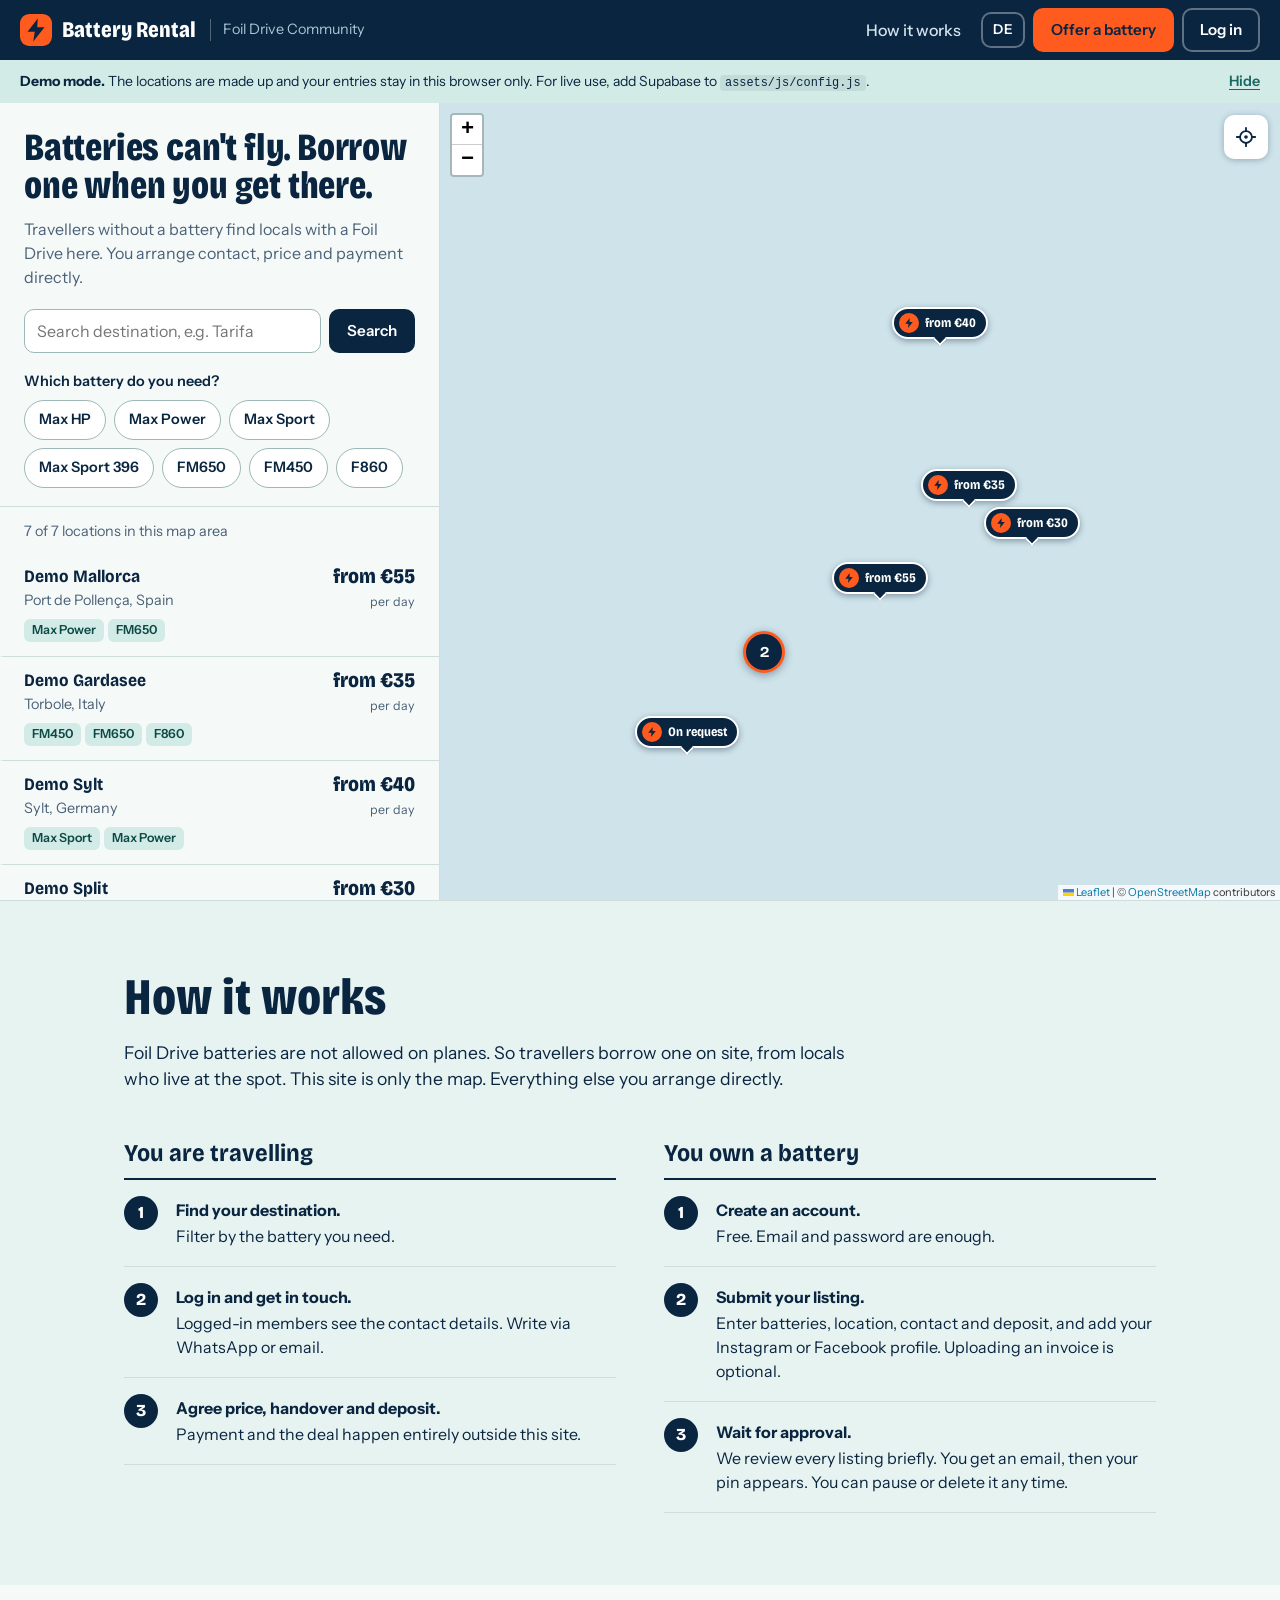
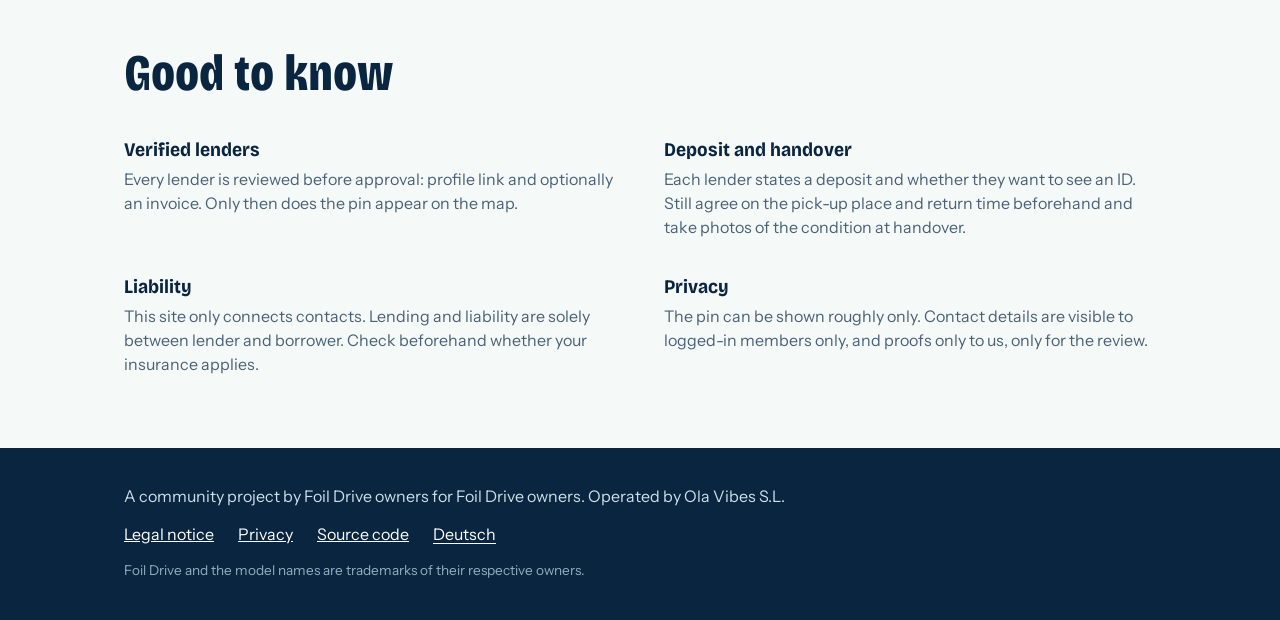
==== commit 935789cd: "Add approval workflow, DE/EN, deposit info and admin page - Lenders submit an application (profile l" ====
--- a/index.html
+++ b/index.html
@@ -4,7 +4,7 @@
   <meta charset="utf-8">
   <meta name="viewport" content="width=device-width, initial-scale=1, viewport-fit=cover">
   <title>Foil Drive Battery Rental – Batterien von Ownern leihen</title>
-  <meta name="description" content="Foil Drive Batterien dürfen nicht ins Flugzeug. Auf dieser Karte findest du Owner, die ihre Batterie am Urlaubsort verleihen – Max HP, Max Power, Max Sport, FM650, FM450, F860.">
+  <meta name="description" content="Foil Drive Batterien dürfen nicht ins Flugzeug. Auf dieser Karte findest du geprüfte Owner, die ihre Batterie am Urlaubsort verleihen – Max HP, Max Power, Max Sport, FM650, FM450, F860.">
   <meta name="theme-color" content="#0a2540">
   <link rel="icon" href="assets/img/favicon.svg" type="image/svg+xml">
   <link rel="stylesheet" href="assets/vendor/leaflet/leaflet.css">
@@ -13,44 +13,45 @@
   <link rel="stylesheet" href="assets/css/app.css">
 </head>
 <body>
-  <a class="skip" href="#map">Zur Karte springen</a>
+  <a class="skip" href="#map" data-i18n="skip">Zur Karte springen</a>
 
   <header class="topbar">
-    <a class="brand" href="#top" aria-label="Foil Drive Battery Rental, Startseite">
+    <a class="brand" href="#top" data-i18n-attr="aria-label:brand.aria" aria-label="Foil Drive Battery Rental, Startseite">
       <img src="assets/img/favicon.svg" alt="" width="32" height="32">
       <span class="brand-name">Battery Rental</span>
-      <span class="brand-sub">Foil Drive Community</span>
+      <span class="brand-sub" data-i18n="brand.sub">Foil Drive Community</span>
     </a>
-    <nav class="nav" aria-label="Hauptnavigation">
-      <a class="nav-link" href="#so-gehts">So funktioniert's</a>
+    <nav class="nav" data-i18n-attr="aria-label:nav.aria" aria-label="Hauptnavigation">
+      <a class="nav-link" href="#so-gehts" data-i18n="nav.how">So funktioniert's</a>
       <span class="who" id="who" hidden></span>
-      <button type="button" class="btn btn-accent" id="btn-offer"><span class="long">Batterie anbieten</span><span class="short">Anbieten</span></button>
-      <button type="button" class="btn btn-ghost" id="btn-account">Anmelden</button>
+      <button type="button" class="btn btn-ghost btn-lang" id="btn-lang" lang="en" data-i18n-attr="aria-label:nav.lang_aria" aria-label="Switch to English"><span data-i18n="nav.lang_to">EN</span></button>
+      <button type="button" class="btn btn-accent" id="btn-offer"><span class="long" data-i18n="nav.offer">Batterie anbieten</span><span class="short" data-i18n="nav.offer_s">Anbieten</span></button>
+      <button type="button" class="btn btn-ghost" id="btn-account" data-i18n="nav.login">Anmelden</button>
     </nav>
   </header>
 
   <div class="demo-banner" id="demo-banner" hidden>
-    <p><strong>Demo-Modus.</strong> Die Standorte sind erfunden und deine Eingaben bleiben nur in diesem Browser. Für den echten Betrieb trägst du Supabase in <code>assets/js/config.js</code> ein.</p>
-    <button type="button" class="link-btn" id="demo-close">Ausblenden</button>
+    <p data-i18n-html="demo.banner"><strong>Demo-Modus.</strong> Die Standorte sind erfunden und deine Eingaben bleiben nur in diesem Browser. Für den echten Betrieb trägst du Supabase in <code>assets/js/config.js</code> ein.</p>
+    <button type="button" class="link-btn" id="demo-close" data-i18n="demo.hide">Ausblenden</button>
   </div>
 
   <main class="shell" id="top" data-view="map">
-    <aside class="panel" id="panel" aria-label="Suche und Ergebnisse">
+    <aside class="panel" id="panel" data-i18n-attr="aria-label:panel.aria" aria-label="Suche und Ergebnisse">
       <div class="panel-top">
         <div class="intro">
-          <h1>Der Akku darf nicht ins Flugzeug. Leih dir einen vor Ort.</h1>
-          <p>Foil Drive Owner verleihen ihre Batterien an andere Owner. Kontakt, Preis und Bezahlung klärt ihr direkt.</p>
+          <h1 data-i18n="intro.h1">Der Akku darf nicht ins Flugzeug. Leih dir einen vor Ort.</h1>
+          <p data-i18n="intro.p">Reisende ohne Batterie finden hier Locals mit Foil Drive. Kontakt, Preis und Bezahlung klärt ihr direkt.</p>
         </div>
 
         <form class="search" id="search" role="search" autocomplete="off">
-          <label class="sr-only" for="q">Reiseziel suchen</label>
-          <input class="input" id="q" name="q" type="search" placeholder="Reiseziel suchen, z. B. Tarifa" enterkeyhint="search">
-          <button class="btn btn-primary" id="search-btn" type="submit">Suchen</button>
+          <label class="sr-only" for="q" data-i18n="search.label">Reiseziel suchen</label>
+          <input class="input" id="q" name="q" type="search" data-i18n-attr="placeholder:search.ph" placeholder="Reiseziel suchen, z. B. Tarifa" enterkeyhint="search">
+          <button class="btn btn-primary" id="search-btn" type="submit" data-i18n="search.btn">Suchen</button>
         </form>
         <p class="search-msg" id="search-msg" role="status" hidden></p>
 
         <fieldset class="filters" id="filters">
-          <legend>Welche Batterie brauchst du?</legend>
+          <legend data-i18n="filters.legend">Welche Batterie brauchst du?</legend>
           <div class="chips" id="chips"></div>
         </fieldset>
       </div>
@@ -58,16 +59,16 @@
       <div class="list-wrap" id="list-wrap">
         <div class="results-head">
           <p id="count" role="status">Lade Standorte …</p>
-          <button type="button" class="link-btn" id="reset-filters" hidden>Filter zurücksetzen</button>
+          <button type="button" class="link-btn" id="reset-filters" data-i18n="filters.reset" hidden>Filter zurücksetzen</button>
         </div>
         <div class="list-status" id="list-status" hidden></div>
         <ol class="list" id="list"></ol>
       </div>
     </aside>
 
-    <section class="mapwrap" aria-label="Karte mit Verleih-Standorten">
-      <div id="map" role="application" aria-label="Karte"></div>
-      <button type="button" class="map-btn" id="locate" aria-label="Zu meinem Standort springen" title="Mein Standort"></button>
+    <section class="mapwrap" data-i18n-attr="aria-label:map.aria" aria-label="Karte mit Verleih-Standorten">
+      <div id="map" role="application" data-i18n-attr="aria-label:map.label" aria-label="Karte"></div>
+      <button type="button" class="map-btn" id="locate" data-i18n-attr="aria-label:map.locate;title:map.locate_title" aria-label="Zu meinem Standort springen" title="Mein Standort"></button>
     </section>
 
     <button type="button" class="view-toggle" id="view-toggle"></button>
@@ -77,24 +78,24 @@
 
   <section class="info" id="so-gehts" aria-labelledby="info-title">
     <div class="info-inner">
-      <h2 id="info-title">So funktioniert's</h2>
-      <p class="info-lead">Foil-Drive-Batterien dürfen nicht mit ins Flugzeug. Also leihen sich Reisende eine vor Ort – von Ownern, die am Spot zu Hause sind. Hier gibt es nur die Karte. Alles Weitere klärt ihr direkt miteinander.</p>
+      <h2 id="info-title" data-i18n="info.title">So funktioniert's</h2>
+      <p class="info-lead" data-i18n="info.lead">Foil-Drive-Batterien dürfen nicht mit ins Flugzeug. Also leihen sich Reisende eine vor Ort – von Locals, die am Spot zu Hause sind. Hier gibt es nur die Karte. Alles Weitere klärt ihr direkt miteinander.</p>
 
       <div class="flows">
         <div class="flow">
-          <h3>Du reist</h3>
+          <h3 data-i18n="flow.travel.h">Du reist</h3>
           <ol class="steps">
-            <li><strong>Reiseziel suchen.</strong> Filtere nach der Batterie, die zu deinem Motor passt.</li>
-            <li><strong>Anmelden und Kontakt aufnehmen.</strong> Die Kontaktdaten sehen angemeldete Mitglieder. Schreib per WhatsApp oder E-Mail.</li>
-            <li><strong>Preis, Übergabe und Kaution klären.</strong> Bezahlung und Deal laufen komplett außerhalb dieser Seite.</li>
+            <li><strong data-i18n="flow.travel.1h">Reiseziel suchen.</strong> <span data-i18n="flow.travel.1p">Filtere nach der Batterie, die du brauchst.</span></li>
+            <li><strong data-i18n="flow.travel.2h">Anmelden und Kontakt aufnehmen.</strong> <span data-i18n="flow.travel.2p">Die Kontaktdaten sehen angemeldete Mitglieder. Schreib per WhatsApp oder E-Mail.</span></li>
+            <li><strong data-i18n="flow.travel.3h">Preis, Übergabe und Kaution klären.</strong> <span data-i18n="flow.travel.3p">Bezahlung und Deal laufen komplett außerhalb dieser Seite.</span></li>
           </ol>
         </div>
         <div class="flow">
-          <h3>Du besitzt eine Batterie</h3>
+          <h3 data-i18n="flow.local.h">Du hast eine Batterie</h3>
           <ol class="steps">
-            <li><strong>Kostenloses Konto anlegen.</strong> E-Mail und Passwort genügen.</li>
-            <li><strong>Batterien, Standort und Kontakt eintragen.</strong> Preise pro Tag oder Woche sind optional. Dein Pin wird auf Wunsch nur ungefähr angezeigt.</li>
-            <li><strong>Anfragen beantworten.</strong> Du entscheidest, an wen du verleihst. Das Angebot pausieren oder löschen geht jederzeit.</li>
+            <li><strong data-i18n="flow.local.1h">Konto anlegen.</strong> <span data-i18n="flow.local.1p">Kostenlos, E-Mail und Passwort genügen.</span></li>
+            <li><strong data-i18n="flow.local.2h">Antrag stellen.</strong> <span data-i18n="flow.local.2p">Trag Batterien, Standort, Kontakt und Kaution ein und gib dein Instagram- oder Facebook-Profil an. Eine Rechnung hochzuladen ist optional.</span></li>
+            <li><strong data-i18n="flow.local.3h">Freigabe abwarten.</strong> <span data-i18n="flow.local.3p">Wir prüfen jeden Antrag kurz. Du bekommst eine Mail, danach erscheint dein Pin. Pausieren oder löschen geht jederzeit.</span></li>
           </ol>
         </div>
       </div>
@@ -103,23 +104,23 @@
 
   <section class="know" aria-labelledby="know-title">
     <div class="info-inner">
-      <h2 id="know-title">Gut zu wissen</h2>
+      <h2 id="know-title" data-i18n="know.title">Gut zu wissen</h2>
       <dl class="know-grid">
         <div>
-          <dt>Passt die Batterie zu deinem Setup?</dt>
-          <dd>Frag vorab nach Modell und Stecker und prüfe, ob sie zu deinem Motor und Controller passt. Kläre auch, ob ein Ladegerät dabei ist.</dd>
+          <dt data-i18n="know.verified.dt">Geprüfte Verleiher</dt>
+          <dd data-i18n="know.verified.dd">Jeder Verleiher wird vor der Freigabe kurz geprüft: Profil-Link und optional eine Rechnung. Erst danach erscheint der Pin auf der Karte.</dd>
         </div>
         <div>
-          <dt>Kaution und Übergabe</dt>
-          <dd>Vereinbart vorher Kaution, Abholort und Rückgabezeit. Macht bei der Übergabe Fotos vom Zustand.</dd>
+          <dt data-i18n="know.deposit.dt">Kaution und Übergabe</dt>
+          <dd data-i18n="know.deposit.dd">Jeder Verleiher gibt seine Kaution an und ob er einen Ausweis sehen möchte. Vereinbart trotzdem vorher Abholort und Rückgabezeit und macht bei der Übergabe Fotos vom Zustand.</dd>
         </div>
         <div>
-          <dt>Haftung</dt>
-          <dd>Diese Seite vermittelt nur Kontakte. Verleih und Haftung laufen allein zwischen Verleiher und Leihendem. Klärt vorher, ob eure Versicherung greift.</dd>
+          <dt data-i18n="know.liability.dt">Haftung</dt>
+          <dd data-i18n="know.liability.dd">Diese Seite vermittelt nur Kontakte. Verleih und Haftung laufen allein zwischen Verleiher und Leihendem. Klärt vorher, ob eure Versicherung greift.</dd>
         </div>
         <div>
-          <dt>Datenschutz</dt>
-          <dd>Der Pin erscheint auf Wunsch nur ungefähr. Kontaktdaten sehen nur angemeldete Mitglieder. Die genaue Adresse gibst du erst im Chat weiter.</dd>
+          <dt data-i18n="know.privacy.dt">Datenschutz</dt>
+          <dd data-i18n="know.privacy.dd">Der Pin erscheint auf Wunsch nur ungefähr. Kontaktdaten sehen nur angemeldete Mitglieder, Nachweise nur wir und nur zur Prüfung.</dd>
         </div>
       </dl>
     </div>
@@ -127,14 +128,15 @@
 
   <footer class="footer">
     <div class="info-inner footer-inner">
-      <p>Ein Community-Projekt von Foil Drive Ownern für Foil Drive Owner.</p>
+      <p data-i18n="footer.tag">Ein Community-Projekt von Foil Drive Ownern für Foil Drive Owner. Betrieben von Ola Vibes S.L.</p>
       <ul class="footer-links">
-        <li><a href="impressum.html">Impressum</a></li>
-        <li><a href="datenschutz.html">Datenschutz</a></li>
-        <li><a href="https://github.com/Lukilink/foildrive-battery-rental" target="_blank" rel="noopener">Quellcode</a></li>
-        <li id="report-li" hidden><a id="report-link" href="#">Angebot melden</a></li>
+        <li><a href="impressum.html" data-i18n="footer.imprint">Impressum</a></li>
+        <li><a href="datenschutz.html" data-i18n="footer.privacy">Datenschutz</a></li>
+        <li><a href="https://github.com/Lukilink/foildrive-battery-rental" target="_blank" rel="noopener" data-i18n="footer.source">Quellcode</a></li>
+        <li id="report-li" hidden><a id="report-link" href="#" data-i18n="footer.report">Angebot melden</a></li>
+        <li><button type="button" class="footer-lang" id="footer-lang" lang="en" data-i18n="footer.lang">English</button></li>
       </ul>
-      <p class="footer-small">Foil Drive und die Modellnamen sind Marken ihrer jeweiligen Inhaber.</p>
+      <p class="footer-small" data-i18n="footer.marks">Foil Drive und die Modellnamen sind Marken ihrer jeweiligen Inhaber.</p>
     </div>
   </footer>
 
@@ -143,27 +145,34 @@
     <form class="dlg" id="auth-form" novalidate>
       <div class="dlg-head">
         <h2 id="auth-title">Anmelden</h2>
-        <button type="button" class="icon-btn" data-close aria-label="Schließen"></button>
+        <button type="button" class="icon-btn" data-close data-i18n-attr="aria-label:auth.close" aria-label="Schließen"></button>
       </div>
       <div class="dlg-body">
         <p class="muted" id="auth-intro" hidden></p>
-        <div class="seg" id="auth-seg" role="radiogroup" aria-label="Anmelden oder registrieren">
-          <label><input type="radio" name="auth-mode" value="login" checked><span>Anmelden</span></label>
-          <label><input type="radio" name="auth-mode" value="signup"><span>Registrieren</span></label>
+        <div class="seg" id="auth-seg" role="radiogroup" data-i18n-attr="aria-label:auth.seg_aria" aria-label="Anmelden oder registrieren">
+          <label><input type="radio" name="auth-mode" value="login" checked><span data-i18n="auth.tab.login">Anmelden</span></label>
+          <label><input type="radio" name="auth-mode" value="signup"><span data-i18n="auth.tab.signup">Registrieren</span></label>
         </div>
         <div class="field" id="fld-email">
-          <label for="auth-email">E-Mail</label>
+          <label for="auth-email" data-i18n="auth.email">E-Mail</label>
           <input class="input" id="auth-email" type="email" autocomplete="email" inputmode="email" aria-describedby="err-auth-email">
           <p class="err" id="err-auth-email" hidden></p>
         </div>
         <div class="field" id="fld-pw">
-          <label for="auth-pw" id="auth-pw-label">Passwort</label>
+          <label for="auth-pw" id="auth-pw-label" data-i18n="auth.pw">Passwort</label>
           <input class="input" id="auth-pw" type="password" autocomplete="current-password" aria-describedby="hint-auth-pw err-auth-pw">
-          <p class="hint" id="hint-auth-pw">Mindestens 8 Zeichen.</p>
+          <p class="hint" id="hint-auth-pw" data-i18n="auth.pw_hint">Mindestens 8 Zeichen.</p>
           <p class="err" id="err-auth-pw" hidden></p>
         </div>
+        <div class="terms" id="fld-terms" hidden>
+          <label class="check check-plain">
+            <input type="checkbox" id="auth-terms" aria-describedby="err-auth-terms">
+            <span data-i18n-html="auth.terms">Ich habe verstanden: Diese Seite vermittelt nur den Kontakt. Verleih, Bezahlung und Haftung laufen allein zwischen den Nutzern, Ola Vibes S.L. ist nicht beteiligt. Es gilt die <a href="datenschutz.html" target="_blank" rel="noopener">Datenschutzerklärung</a>.</span>
+          </label>
+          <p class="err" id="err-auth-terms" hidden></p>
+        </div>
         <p class="msg" id="auth-msg" role="status" hidden></p>
-        <button type="button" class="link-btn" id="auth-forgot">Passwort vergessen?</button>
+        <button type="button" class="link-btn" id="auth-forgot" data-i18n="auth.forgot">Passwort vergessen?</button>
       </div>
       <div class="dlg-foot">
         <button type="submit" class="btn btn-primary" id="auth-submit">Anmelden</button>
@@ -176,79 +185,118 @@
     <form class="dlg" id="offer-form" novalidate>
       <div class="dlg-head">
         <h2 id="offer-title">Dein Angebot</h2>
-        <button type="button" class="icon-btn" data-close aria-label="Schließen"></button>
+        <button type="button" class="icon-btn" data-close data-i18n-attr="aria-label:auth.close" aria-label="Schließen"></button>
       </div>
 
       <div class="dlg-body">
+        <div class="status-box" id="offer-status" role="status" hidden></div>
+
         <section class="sect" aria-labelledby="s-bat">
-          <h3 id="s-bat">Welche Batterien verleihst du?</h3>
-          <p class="hint">Preise sind optional. Ohne Preis steht „Anfrage“ auf der Karte.</p>
+          <h3 id="s-bat" data-i18n="offer.bat.h">Welche Batterien verleihst du?</h3>
+          <p class="hint" data-i18n="offer.bat.hint">Preise sind optional. Ohne Preis steht „Anfrage“ auf der Karte.</p>
           <div class="field field-inline">
-            <label for="f-currency">Währung</label>
+            <label for="f-currency" data-i18n="offer.currency">Währung</label>
             <select class="input" id="f-currency"></select>
           </div>
           <div class="bat-rows" id="bat-rows"></div>
           <p class="err" id="err-batteries" hidden></p>
         </section>
 
+        <section class="sect" aria-labelledby="s-dep">
+          <h3 id="s-dep" data-i18n="offer.dep.h">Kaution</h3>
+          <p class="hint" data-i18n="offer.dep.hint">Leer lassen = nach Absprache. 0 = keine Kaution.</p>
+          <div class="field field-inline">
+            <label for="f-deposit" data-i18n="offer.dep.amount">Höhe der Kaution</label>
+            <div class="money money-wide">
+              <input class="input" id="f-deposit" type="text" inputmode="decimal" autocomplete="off" aria-describedby="err-deposit">
+              <span id="deposit-unit"></span>
+            </div>
+          </div>
+          <p class="err" id="err-deposit" hidden></p>
+          <label class="check">
+            <input type="checkbox" id="f-idcheck">
+            <span><span data-i18n="offer.dep.id">Ausweis wird vorgezeigt</span>
+              <small data-i18n="offer.dep.id_hint">Der Leihende zeigt bei der Übergabe seinen Ausweis. Du behältst ihn nicht ein.</small>
+            </span>
+          </label>
+        </section>
+
         <section class="sect" aria-labelledby="s-loc">
-          <h3 id="s-loc">Wo steht sie?</h3>
-          <p class="hint">Suche einen Ort oder tippe auf die Karte. Setz den Pin nicht auf deine Haustür, die Gegend reicht.</p>
+          <h3 id="s-loc" data-i18n="offer.loc.h">Wo steht sie?</h3>
+          <p class="hint" data-i18n="offer.loc.hint">Suche einen Ort oder tippe auf die Karte. Setz den Pin nicht auf deine Haustür, die Gegend reicht.</p>
           <div class="pick-search">
-            <label class="sr-only" for="f-search">Ort oder Adresse suchen</label>
-            <input class="input" id="f-search" type="search" placeholder="Ort oder Adresse suchen" autocomplete="off">
-            <button type="button" class="btn btn-quiet" id="btn-pick-search">Suchen</button>
-            <button type="button" class="btn btn-quiet" id="btn-pick-locate">Mein Standort</button>
+            <label class="sr-only" for="f-search" data-i18n="offer.loc.search_label">Ort oder Adresse suchen</label>
+            <input class="input" id="f-search" type="search" data-i18n-attr="placeholder:offer.loc.search_label" placeholder="Ort oder Adresse suchen" autocomplete="off">
+            <button type="button" class="btn btn-quiet" id="btn-pick-search" data-i18n="offer.loc.search_btn">Suchen</button>
+            <button type="button" class="btn btn-quiet" id="btn-pick-locate" data-i18n="offer.loc.locate">Mein Standort</button>
           </div>
           <p class="hint" id="pick-msg" role="status" hidden></p>
-          <div id="pick-map" aria-label="Karte zum Setzen des Pins"></div>
+          <div id="pick-map" data-i18n-attr="aria-label:offer.loc.map_aria" aria-label="Karte zum Setzen des Pins"></div>
           <p class="err" id="err-location" hidden></p>
 
           <div class="field">
-            <label for="f-place">Anzeigename des Ortes</label>
-            <input class="input" id="f-place" type="text" maxlength="120" placeholder="z. B. Tarifa, Spanien" aria-describedby="err-place">
+            <label for="f-place" data-i18n="offer.place.label">Anzeigename des Ortes</label>
+            <input class="input" id="f-place" type="text" maxlength="120" data-i18n-attr="placeholder:offer.place.ph" placeholder="z. B. Tarifa, Spanien" aria-describedby="err-place">
             <p class="err" id="err-place" hidden></p>
           </div>
           <label class="check">
             <input type="checkbox" id="f-approx" checked>
-            <span>Ungefähren Standort anzeigen
-              <small>Der Pin wird beim Speichern zufällig um 200 bis 600 m versetzt. Den genauen Treffpunkt nennst du erst im Chat.</small>
+            <span><span data-i18n="offer.approx.label">Ungefähren Standort anzeigen</span>
+              <small data-i18n="offer.approx.hint">Der Pin wird beim Speichern zufällig um 200 bis 600 m versetzt. Den genauen Treffpunkt nennst du erst im Chat.</small>
             </span>
           </label>
         </section>
 
         <section class="sect" aria-labelledby="s-contact">
-          <h3 id="s-contact">Wie erreicht man dich?</h3>
-          <p class="hint">Mindestens eins von beidem. Nur angemeldete Mitglieder sehen deine Kontaktdaten.</p>
-          <div class="field">
-            <label for="f-wa">WhatsApp-Nummer</label>
+          <h3 id="s-contact" data-i18n="offer.contact.h">Wie erreicht man dich?</h3>
+          <p class="hint" data-i18n="offer.contact.hint">Mindestens eins von beidem. Nur angemeldete Mitglieder sehen deine Kontaktdaten.</p>
+          <div class="field">
+            <label for="f-wa" data-i18n="offer.wa.label">WhatsApp-Nummer</label>
             <input class="input" id="f-wa" type="tel" autocomplete="tel" placeholder="+49 170 1234567" aria-describedby="err-wa">
             <p class="err" id="err-wa" hidden></p>
           </div>
           <div class="field">
-            <label for="f-mail">E-Mail</label>
+            <label for="f-mail" data-i18n="offer.mail.label">E-Mail</label>
             <input class="input" id="f-mail" type="email" autocomplete="email" inputmode="email" aria-describedby="err-mail">
             <p class="err" id="err-mail" hidden></p>
           </div>
           <p class="err" id="err-contact" hidden></p>
         </section>
 
+        <section class="sect" aria-labelledby="s-proof">
+          <h3 id="s-proof" data-i18n="offer.proof.h">Verifizierung</h3>
+          <p class="hint" data-i18n="offer.proof.hint">Damit wir sehen, dass du wirklich einen Foil Drive hast. Nur wir sehen diese Angaben, nie andere Nutzer.</p>
+          <div class="field">
+            <label for="f-proof" data-i18n="offer.proof.url.label">Instagram- oder Facebook-Profil</label>
+            <input class="input" id="f-proof" type="url" inputmode="url" autocomplete="off" autocapitalize="off" spellcheck="false" placeholder="https://instagram.com/…" aria-describedby="hint-proof err-proof">
+            <p class="hint" id="hint-proof" data-i18n="offer.proof.url.hint">Am besten ein Profil, auf dem du mit deinem Foil Drive zu sehen bist.</p>
+            <p class="err" id="err-proof" hidden></p>
+          </div>
+          <div class="field">
+            <label for="f-file"><span data-i18n="offer.proof.file.label">Rechnung von Foil Drive oder deinem Händler</span> <span class="opt" data-i18n="offer.opt">(optional)</span></label>
+            <input class="input input-file" id="f-file" type="file" accept="application/pdf,image/jpeg,image/png,.pdf,.jpg,.jpeg,.png" aria-describedby="hint-file err-file">
+            <p class="hint" id="hint-file" data-i18n="offer.proof.file.hint">PDF, JPG oder PNG, höchstens 5 MB. Dein Name muss darauf stehen. Wir löschen die Datei nach der Prüfung.</p>
+            <p class="hint" id="file-current" hidden></p>
+            <p class="err" id="err-file" hidden></p>
+          </div>
+        </section>
+
         <section class="sect" aria-labelledby="s-info">
-          <h3 id="s-info">Was sollen Leihende wissen?</h3>
-          <div class="field">
-            <label for="f-name">Name für die Anzeige</label>
-            <input class="input" id="f-name" type="text" maxlength="60" autocomplete="nickname" placeholder="z. B. Lukas" aria-describedby="err-name">
+          <h3 id="s-info" data-i18n="offer.info.h">Was sollen Leihende wissen?</h3>
+          <div class="field">
+            <label for="f-name" data-i18n="offer.name.label">Name für die Anzeige</label>
+            <input class="input" id="f-name" type="text" maxlength="60" autocomplete="nickname" data-i18n-attr="placeholder:offer.name.ph" placeholder="z. B. Lukas" aria-describedby="err-name">
             <p class="err" id="err-name" hidden></p>
           </div>
           <div class="field">
-            <label for="f-notes">Hinweise <span class="opt">(optional)</span></label>
-            <textarea class="input" id="f-notes" rows="4" maxlength="600" placeholder="Abholung oder Lieferung, Kaution, Ladegerät, Zeiten, Sprachen …" aria-describedby="err-notes"></textarea>
+            <label for="f-notes"><span data-i18n="offer.notes.label">Hinweise</span> <span class="opt" data-i18n="offer.opt">(optional)</span></label>
+            <textarea class="input" id="f-notes" rows="4" maxlength="600" data-i18n-attr="placeholder:offer.notes.ph" placeholder="Abholung oder Lieferung, Zeiten, Ladegerät, Sprachen …" aria-describedby="err-notes"></textarea>
             <p class="err" id="err-notes" hidden></p>
           </div>
           <label class="check">
             <input type="checkbox" id="f-active" checked>
-            <span>Angebot ist sichtbar
-              <small>Ausschalten, wenn die Batterie gerade nicht verfügbar ist.</small>
+            <span><span data-i18n="offer.active.label">Angebot ist sichtbar</span>
+              <small data-i18n="offer.active.hint">Ausschalten, wenn die Batterie gerade nicht verfügbar ist.</small>
             </span>
           </label>
         </section>
@@ -257,22 +305,23 @@
       </div>
 
       <div class="dlg-foot">
-        <button type="button" class="btn btn-danger" id="offer-delete" hidden>Angebot löschen</button>
+        <button type="button" class="btn btn-danger" id="offer-delete" data-i18n="offer.delete" hidden>Angebot löschen</button>
         <span class="spacer"></span>
-        <button type="button" class="btn btn-quiet" data-close>Abbrechen</button>
-        <button type="submit" class="btn btn-primary" id="offer-save">Angebot speichern</button>
+        <button type="button" class="btn btn-quiet" data-close data-i18n="offer.cancel">Abbrechen</button>
+        <button type="submit" class="btn btn-primary" id="offer-save">Antrag senden</button>
       </div>
     </form>
   </dialog>
 
   <div class="toast" id="toast" role="status" aria-live="polite"></div>
 
-  <noscript><p class="noscript">Diese Seite braucht JavaScript, um die Karte anzuzeigen.</p></noscript>
+  <noscript><p class="noscript">Diese Seite braucht JavaScript, um die Karte anzuzeigen. / This site needs JavaScript to show the map.</p></noscript>
 
   <script src="assets/vendor/leaflet/leaflet.js"></script>
   <script src="assets/vendor/markercluster/leaflet.markercluster.js"></script>
   <script src="assets/vendor/supabase/supabase.js"></script>
   <script src="assets/js/config.js"></script>
+  <script src="assets/js/i18n.js"></script>
   <script src="assets/js/store-demo.js"></script>
   <script src="assets/js/store-supabase.js"></script>
   <script src="assets/js/app.js"></script>
--- a/assets/css/app.css
+++ b/assets/css/app.css
@@ -120,6 +120,7 @@
 .nav-link:hover { color: #fff; background: rgba(255, 255, 255, .08); }
 .who { color: #a9c6d4; font-size: .85rem; max-width: 200px; overflow: hidden; text-overflow: ellipsis; white-space: nowrap; }
 .btn .short { display: none; }
+.btn-lang { min-height: 36px; padding: 0 10px; font-size: .85rem; letter-spacing: .02em; }
 
 .demo-banner {
   display: flex; align-items: center; justify-content: space-between; gap: 16px;
@@ -365,6 +366,24 @@
 .pick-search .input { flex: 1 1 200px; width: auto; }
 #pick-map { height: 280px; margin-top: 12px; border: 1.5px solid #9db8b6; border-radius: 12px; background: #cfe3ea; }
 
+
+.status-box { margin-top: 8px; padding: 12px 14px; border-radius: 10px; border-left: 4px solid var(--kelp); background: var(--shallows-2); font-size: .94rem; }
+.status-box p + p { margin-top: 6px; }
+.status-box.is-pending { border-left-color: var(--buoy); background: #fff1e8; }
+.status-box.is-rejected { border-left-color: var(--danger); background: #fbe9e7; color: #7a1b15; }
+
+.money-wide { width: 150px; }
+.field-inline .money-wide .input { width: 100%; min-width: 0; padding-right: 34px; font-variant-numeric: tabular-nums; }
+.input-file { padding: 8px 10px; min-height: 44px; }
+.terms { margin-top: 14px; }
+.check-plain { margin-top: 0; }
+.check-plain > span { font-weight: 400; font-size: .9rem; }
+
+.deposit { margin-top: 18px; padding: 12px 14px; background: var(--shallows-2); border-radius: 10px; }
+.deposit-main { font-weight: 700; }
+.deposit-id { margin-top: 2px; font-size: .9rem; color: #0d4a46; }
+.deposit-id::before { content: '✓ '; font-weight: 700; }
+
 /* ---------- Infoabschnitte & Footer ---------- */
 
 .info { background: var(--shallows-2); border-top: 1px solid var(--line); scroll-margin-top: var(--bar); }
@@ -398,6 +417,10 @@
 .footer-inner { padding-top: 36px; padding-bottom: 40px; display: grid; gap: 14px; }
 .footer-links { display: flex; flex-wrap: wrap; gap: 8px 24px; margin: 0; padding: 0; list-style: none; }
 .footer-small { font-size: .85rem; color: #8fb0c2; }
+.footer-lang {
+  background: none; border: 0; padding: 0; color: #fff; font: inherit;
+  text-decoration: underline; text-underline-offset: 3px;
+}
 
 .toast {
   position: fixed; left: 50%; bottom: 24px; z-index: 5000; transform: translate(-50%, 20px);
@@ -415,6 +438,44 @@
 .legal h2 { font-size: 1.4rem; margin: 32px 0 8px; }
 .legal p, .legal li { margin-bottom: 10px; }
 .legal .todo { padding: 14px 16px; background: #fff1e8; border-left: 4px solid var(--buoy); border-radius: 6px; }
+
+
+/* ---------- Admin-Seite ---------- */
+
+.admin { max-width: 820px; margin: 0 auto; padding: 40px 20px 80px; }
+.admin h1 { font-size: 2.4rem; font-weight: 800; font-stretch: 75%; margin-bottom: 20px; }
+.admin-login { max-width: 360px; display: grid; gap: 4px; }
+.admin-login .btn { margin-top: 12px; }
+.admin-tabs { max-width: 520px; grid-template-columns: repeat(3, 1fr); margin: 20px 0; }
+.admin-tabs span { display: block; text-align: center; padding: 9px 4px; min-height: 40px; }
+.admin-tabs b { font-weight: 700; }
+.apps { display: grid; gap: 16px; }
+.app-card { padding: 18px 20px; background: #fff; border: 1px solid var(--line); border-radius: 14px; }
+.app-card header { display: flex; align-items: center; justify-content: space-between; gap: 12px; }
+.app-card h2 { font-size: 1.5rem; font-weight: 800; font-stretch: 85%; }
+.badge { padding: 3px 10px; border-radius: 999px; font-size: .8rem; font-weight: 700; background: var(--shallows); color: #0d4a46; }
+.badge-pending { background: #ffe3d3; color: #7a2d0a; }
+.badge-rejected { background: #fbe9e7; color: #7a1b15; }
+.app-dl { display: grid; grid-template-columns: max-content minmax(0, 1fr); gap: 8px 16px; margin: 14px 0 0; }
+.app-dl dt { font-weight: 600; color: var(--ink-soft); }
+.app-dl dd { margin: 0; overflow-wrap: anywhere; white-space: pre-line; }
+.app-actions { display: flex; flex-wrap: wrap; gap: 10px; margin-top: 16px; }
+.reason { margin-top: 14px; display: grid; gap: 8px; }
+.btn-small { min-height: 36px; padding: 0 12px; font-size: .88rem; }
+@media (max-width: 520px) {
+  .app-dl { grid-template-columns: 1fr; gap: 2px; }
+  .app-dl dd { margin-bottom: 8px; }
+  .admin h1 { font-size: 1.9rem; }
+}
+
+/* ---------- Zweisprachige Rechtstexte ---------- */
+
+html[lang="de"] .l-en, html[lang="en"] .l-de { display: none; }
+.legal dl { display: grid; grid-template-columns: max-content minmax(0, 1fr); gap: 4px 20px; margin: 0 0 16px; }
+.legal dt { font-weight: 600; }
+.legal dd { margin: 0; overflow-wrap: anywhere; }
+.legal ul { padding-left: 1.2em; }
+@media (max-width: 520px) { .legal dl { grid-template-columns: 1fr; gap: 0; } .legal dd { margin-bottom: 10px; } }
 
 /* ---------- Mobil ---------- */
 
@@ -461,6 +522,10 @@
   .flows, .know-grid { grid-template-columns: 1fr; gap: 36px; }
 }
 
+@media (max-width: 520px) {
+  #btn-lang { display: none; }
+}
+
 @media (max-width: 640px) {
   dialog, #dlg-auth { max-width: none; width: 100vw; max-height: none; height: 100dvh; margin: 0; border-radius: 0; }
   .dlg { max-height: none; height: 100dvh; }
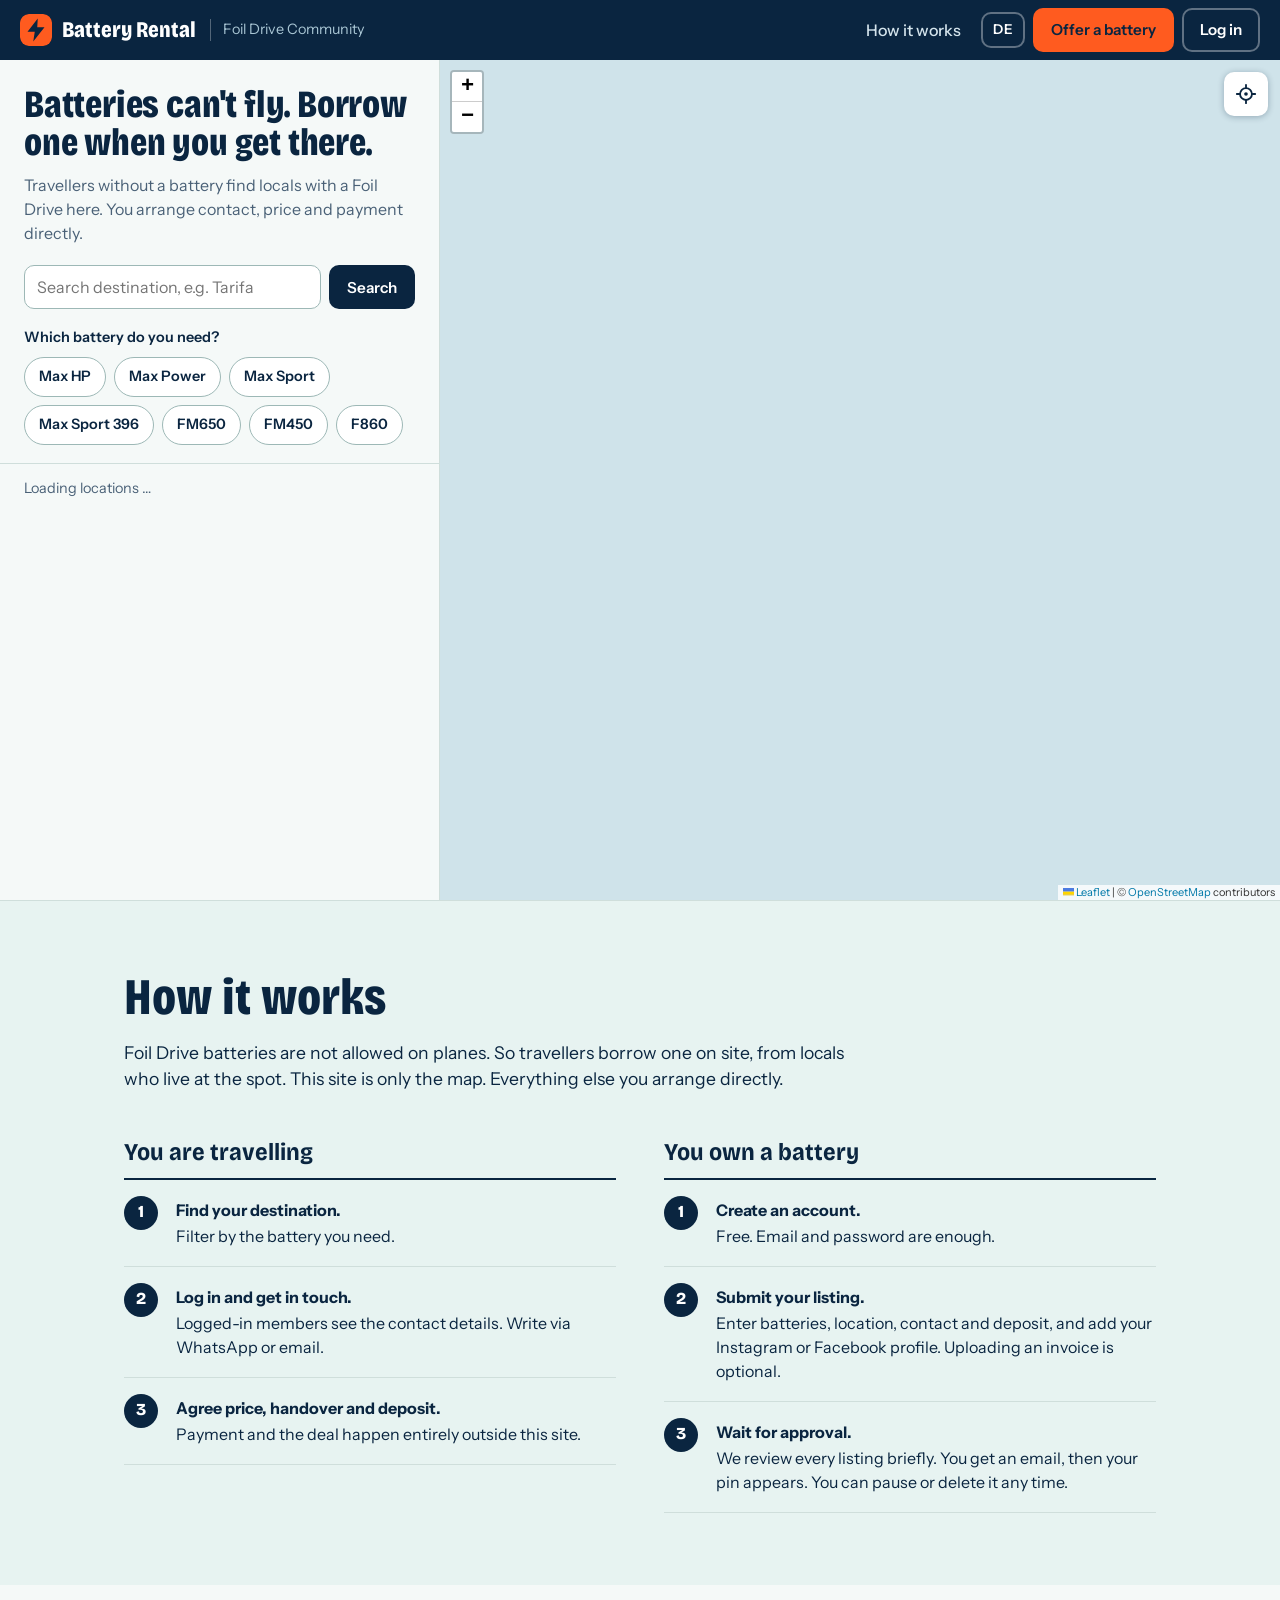
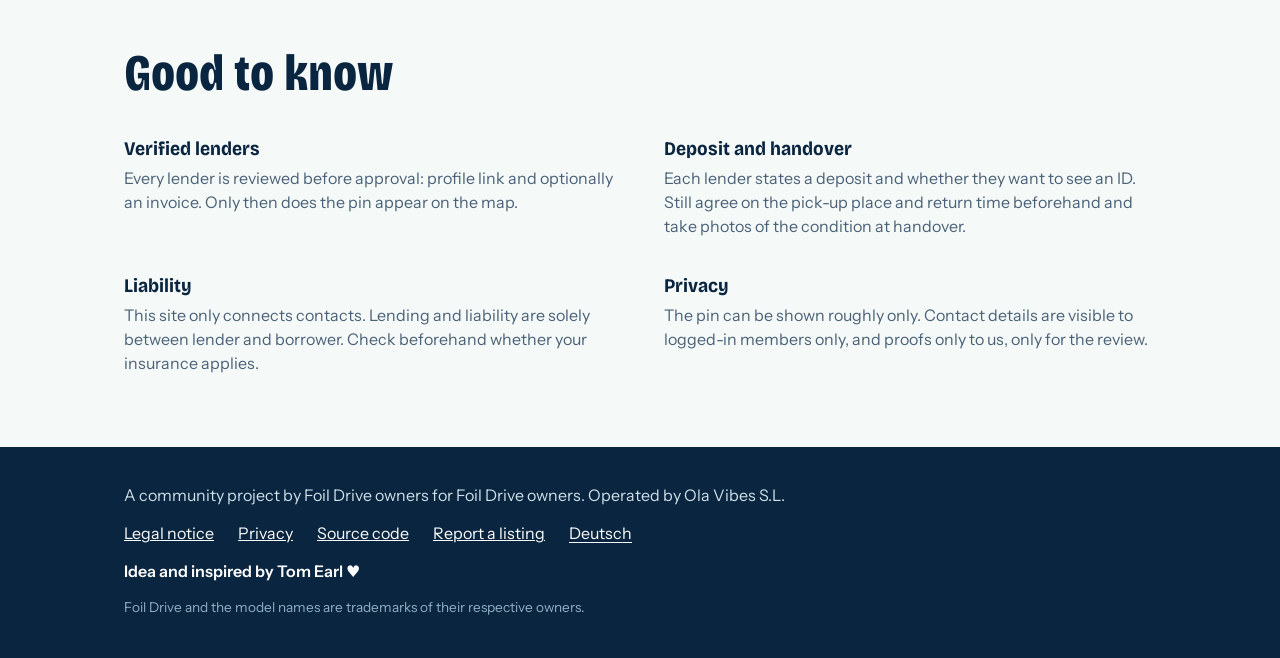
==== commit 0b6c3189: "Add dedication to Tom Earl in footer Co-Authored-By: Claude Sonnet 5.5 <noreply@anthropic.com> Claud" ====
--- a/index.html
+++ b/index.html
@@ -136,6 +136,7 @@
         <li id="report-li" hidden><a id="report-link" href="#" data-i18n="footer.report">Angebot melden</a></li>
         <li><button type="button" class="footer-lang" id="footer-lang" lang="en" data-i18n="footer.lang">English</button></li>
       </ul>
+      <p class="footer-dedication" data-i18n="footer.dedication">Idea and inspired by Tom Earl ♥</p>
       <p class="footer-small" data-i18n="footer.marks">Foil Drive und die Modellnamen sind Marken ihrer jeweiligen Inhaber.</p>
     </div>
   </footer>
--- a/assets/css/app.css
+++ b/assets/css/app.css
@@ -416,6 +416,7 @@
 .footer :focus-visible { outline-color: #fff; }
 .footer-inner { padding-top: 36px; padding-bottom: 40px; display: grid; gap: 14px; }
 .footer-links { display: flex; flex-wrap: wrap; gap: 8px 24px; margin: 0; padding: 0; list-style: none; }
+.footer-dedication { font-weight: 600; color: #fff; }
 .footer-small { font-size: .85rem; color: #8fb0c2; }
 .footer-lang {
   background: none; border: 0; padding: 0; color: #fff; font: inherit;
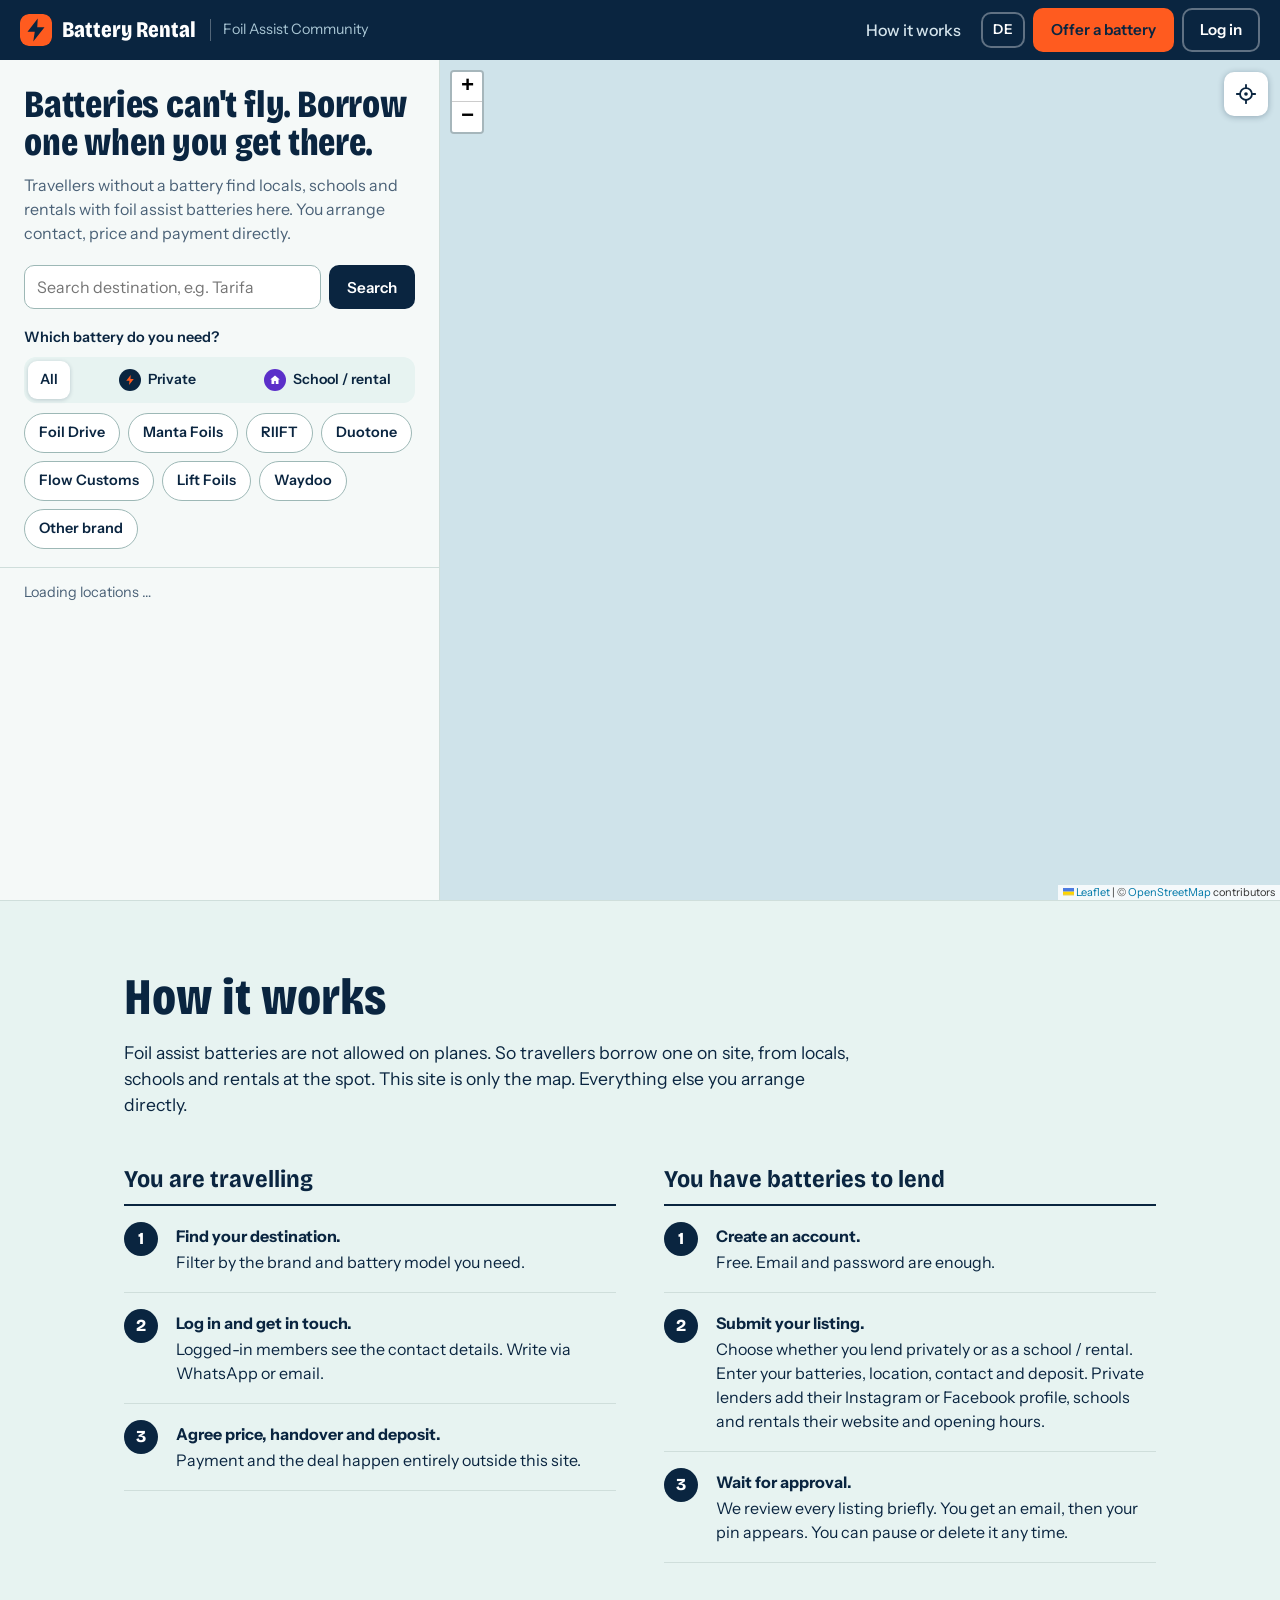
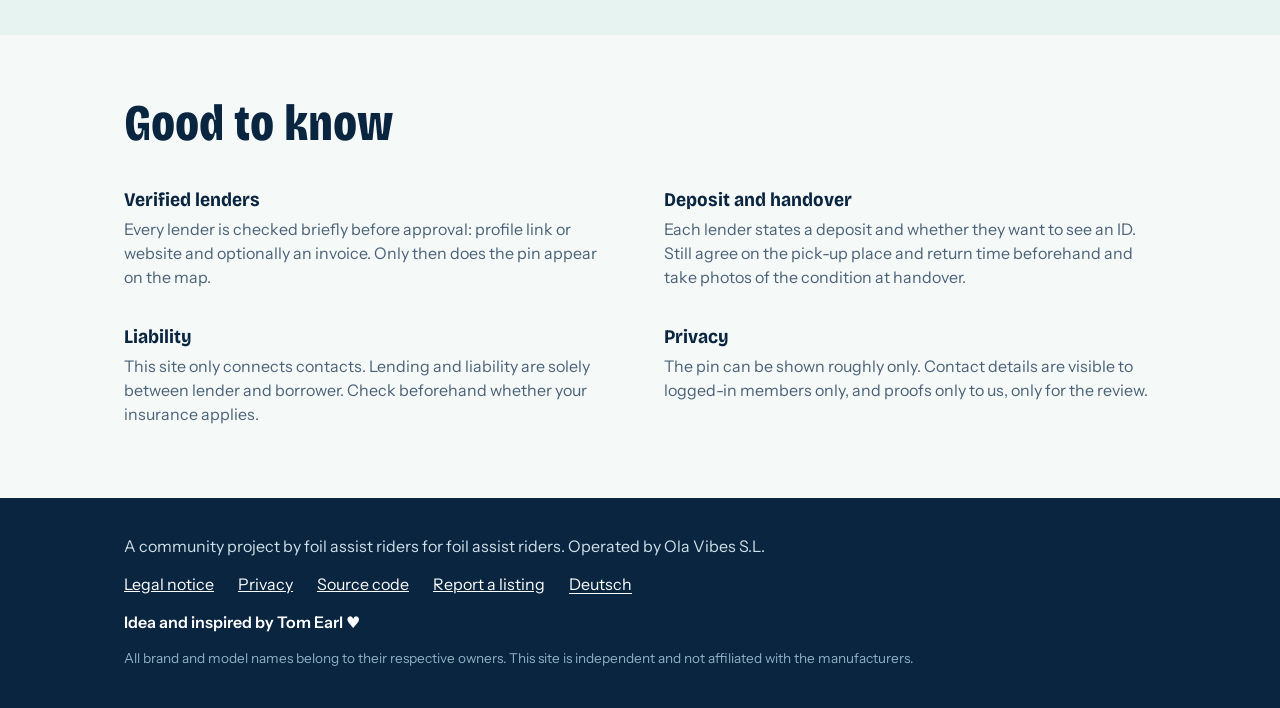
==== commit 7fa84cb5: "Foil Assist branding: brands + models catalog, private vs school/rental listings, filters and pin co" ====
--- a/index.html
+++ b/index.html
@@ -3,8 +3,8 @@
 <head>
   <meta charset="utf-8">
   <meta name="viewport" content="width=device-width, initial-scale=1, viewport-fit=cover">
-  <title>Foil Drive Battery Rental – Batterien von Ownern leihen</title>
-  <meta name="description" content="Foil Drive Batterien dürfen nicht ins Flugzeug. Auf dieser Karte findest du geprüfte Owner, die ihre Batterie am Urlaubsort verleihen – Max HP, Max Power, Max Sport, FM650, FM450, F860.">
+  <title>Foil Assist Battery Rental – Batterien vor Ort leihen</title>
+  <meta name="description" content="Foil-Assist-Batterien dürfen nicht ins Flugzeug. Auf dieser Karte findest du geprüfte Verleiher, Schulen und Rentals, die ihre Batterie am Urlaubsort verleihen – Foil Drive, Manta, RIIFT, Duotone, Lift, Waydoo und mehr.">
   <meta name="theme-color" content="#0a2540">
   <link rel="icon" href="assets/img/favicon.svg" type="image/svg+xml">
   <link rel="stylesheet" href="assets/vendor/leaflet/leaflet.css">
@@ -16,10 +16,10 @@
   <a class="skip" href="#map" data-i18n="skip">Zur Karte springen</a>
 
   <header class="topbar">
-    <a class="brand" href="#top" data-i18n-attr="aria-label:brand.aria" aria-label="Foil Drive Battery Rental, Startseite">
+    <a class="brand" href="#top" data-i18n-attr="aria-label:brand.aria" aria-label="Foil Assist Battery Rental, Startseite">
       <img src="assets/img/favicon.svg" alt="" width="32" height="32">
       <span class="brand-name">Battery Rental</span>
-      <span class="brand-sub" data-i18n="brand.sub">Foil Drive Community</span>
+      <span class="brand-sub" data-i18n="brand.sub">Foil Assist Community</span>
     </a>
     <nav class="nav" data-i18n-attr="aria-label:nav.aria" aria-label="Hauptnavigation">
       <a class="nav-link" href="#so-gehts" data-i18n="nav.how">So funktioniert's</a>
@@ -40,7 +40,7 @@
       <div class="panel-top">
         <div class="intro">
           <h1 data-i18n="intro.h1">Der Akku darf nicht ins Flugzeug. Leih dir einen vor Ort.</h1>
-          <p data-i18n="intro.p">Reisende ohne Batterie finden hier Locals mit Foil Drive. Kontakt, Preis und Bezahlung klärt ihr direkt.</p>
+          <p data-i18n="intro.p">Reisende ohne Batterie finden hier Locals, Schulen und Rentals mit Foil-Assist-Batterien. Kontakt, Preis und Bezahlung klärt ihr direkt.</p>
         </div>
 
         <form class="search" id="search" role="search" autocomplete="off">
@@ -52,7 +52,13 @@
 
         <fieldset class="filters" id="filters">
           <legend data-i18n="filters.legend">Welche Batterie brauchst du?</legend>
-          <div class="chips" id="chips"></div>
+          <div class="kind-seg" id="kind-seg" role="radiogroup" data-i18n-attr="aria-label:filters.kind" aria-label="Anbieter">
+            <label><input type="radio" name="kind-filter" value="" checked><span data-i18n="kind.all">Alle</span></label>
+            <label><input type="radio" name="kind-filter" value="private"><span><i class="dot dot-private"><svg viewBox="0 0 24 24" aria-hidden="true"><path fill="currentColor" d="M13.4 2 4.5 13.6H11L10 22l9.5-12H13z"/></svg></i><span data-i18n="kind.private">Privat</span></span></label>
+            <label><input type="radio" name="kind-filter" value="pro"><span><i class="dot dot-pro"><svg viewBox="0 0 24 24" aria-hidden="true"><path fill="currentColor" d="M12 3 2.5 11H5v9h5.5v-6h3v6H19v-9h2.5z"/></svg></i><span data-i18n="kind.pro">Schule / Verleih</span></span></label>
+          </div>
+          <div class="chips" id="brand-chips" role="group" data-i18n-attr="aria-label:filters.brand" aria-label="Marke"></div>
+          <div class="chips chips-models" id="model-chips" role="group" data-i18n-attr="aria-label:filters.model" aria-label="Modell" hidden></div>
         </fieldset>
       </div>
 
@@ -79,22 +85,22 @@
   <section class="info" id="so-gehts" aria-labelledby="info-title">
     <div class="info-inner">
       <h2 id="info-title" data-i18n="info.title">So funktioniert's</h2>
-      <p class="info-lead" data-i18n="info.lead">Foil-Drive-Batterien dürfen nicht mit ins Flugzeug. Also leihen sich Reisende eine vor Ort – von Locals, die am Spot zu Hause sind. Hier gibt es nur die Karte. Alles Weitere klärt ihr direkt miteinander.</p>
+      <p class="info-lead" data-i18n="info.lead">Foil-Assist-Batterien dürfen nicht mit ins Flugzeug. Also leihen sich Reisende eine vor Ort – bei Locals, Schulen und Rentals am Spot. Hier gibt es nur die Karte. Alles Weitere klärt ihr direkt miteinander.</p>
 
       <div class="flows">
         <div class="flow">
           <h3 data-i18n="flow.travel.h">Du reist</h3>
           <ol class="steps">
-            <li><strong data-i18n="flow.travel.1h">Reiseziel suchen.</strong> <span data-i18n="flow.travel.1p">Filtere nach der Batterie, die du brauchst.</span></li>
+            <li><strong data-i18n="flow.travel.1h">Reiseziel suchen.</strong> <span data-i18n="flow.travel.1p">Filtere nach Marke und Batteriemodell, die du brauchst.</span></li>
             <li><strong data-i18n="flow.travel.2h">Anmelden und Kontakt aufnehmen.</strong> <span data-i18n="flow.travel.2p">Die Kontaktdaten sehen angemeldete Mitglieder. Schreib per WhatsApp oder E-Mail.</span></li>
             <li><strong data-i18n="flow.travel.3h">Preis, Übergabe und Kaution klären.</strong> <span data-i18n="flow.travel.3p">Bezahlung und Deal laufen komplett außerhalb dieser Seite.</span></li>
           </ol>
         </div>
         <div class="flow">
-          <h3 data-i18n="flow.local.h">Du hast eine Batterie</h3>
+          <h3 data-i18n="flow.local.h">Du hast Batterien zu verleihen</h3>
           <ol class="steps">
             <li><strong data-i18n="flow.local.1h">Konto anlegen.</strong> <span data-i18n="flow.local.1p">Kostenlos, E-Mail und Passwort genügen.</span></li>
-            <li><strong data-i18n="flow.local.2h">Antrag stellen.</strong> <span data-i18n="flow.local.2p">Trag Batterien, Standort, Kontakt und Kaution ein und gib dein Instagram- oder Facebook-Profil an. Eine Rechnung hochzuladen ist optional.</span></li>
+            <li><strong data-i18n="flow.local.2h">Antrag stellen.</strong> <span data-i18n="flow.local.2p">Wähle, ob du privat oder als Schule / Rental anbietest. Trag Batterien, Standort, Kontakt und Kaution ein. Privat gibst du dein Instagram- oder Facebook-Profil an, Schulen und Rentals ihre Website und Öffnungszeiten.</span></li>
             <li><strong data-i18n="flow.local.3h">Freigabe abwarten.</strong> <span data-i18n="flow.local.3p">Wir prüfen jeden Antrag kurz. Du bekommst eine Mail, danach erscheint dein Pin. Pausieren oder löschen geht jederzeit.</span></li>
           </ol>
         </div>
@@ -107,8 +113,8 @@
       <h2 id="know-title" data-i18n="know.title">Gut zu wissen</h2>
       <dl class="know-grid">
         <div>
-          <dt data-i18n="know.verified.dt">Geprüfte Verleiher</dt>
-          <dd data-i18n="know.verified.dd">Jeder Verleiher wird vor der Freigabe kurz geprüft: Profil-Link und optional eine Rechnung. Erst danach erscheint der Pin auf der Karte.</dd>
+          <dt data-i18n="know.verified.dt">Geprüfte Anbieter</dt>
+          <dd data-i18n="know.verified.dd">Jeder Anbieter wird vor der Freigabe kurz geprüft: Profil-Link oder Website und optional eine Rechnung. Erst danach erscheint der Pin auf der Karte.</dd>
         </div>
         <div>
           <dt data-i18n="know.deposit.dt">Kaution und Übergabe</dt>
@@ -128,7 +134,7 @@
 
   <footer class="footer">
     <div class="info-inner footer-inner">
-      <p data-i18n="footer.tag">Ein Community-Projekt von Foil Drive Ownern für Foil Drive Owner. Betrieben von Ola Vibes S.L.</p>
+      <p data-i18n="footer.tag">Ein Community-Projekt von Foil-Assist-Fahrern für Foil-Assist-Fahrer. Betrieben von Ola Vibes S.L.</p>
       <ul class="footer-links">
         <li><a href="impressum.html" data-i18n="footer.imprint">Impressum</a></li>
         <li><a href="datenschutz.html" data-i18n="footer.privacy">Datenschutz</a></li>
@@ -137,7 +143,7 @@
         <li><button type="button" class="footer-lang" id="footer-lang" lang="en" data-i18n="footer.lang">English</button></li>
       </ul>
       <p class="footer-dedication" data-i18n="footer.dedication">Idea and inspired by Tom Earl ♥</p>
-      <p class="footer-small" data-i18n="footer.marks">Foil Drive und die Modellnamen sind Marken ihrer jeweiligen Inhaber.</p>
+      <p class="footer-small" data-i18n="footer.marks">Alle Marken- und Modellnamen gehören ihren jeweiligen Inhabern. Diese Seite ist unabhängig und nicht mit den Herstellern verbunden.</p>
     </div>
   </footer>
 
@@ -192,14 +198,31 @@
       <div class="dlg-body">
         <div class="status-box" id="offer-status" role="status" hidden></div>
 
+        <section class="sect" aria-labelledby="s-kind">
+          <h3 id="s-kind" data-i18n="offer.kind.h">Wer verleiht?</h3>
+          <div class="kind-pick" id="kind-pick" role="radiogroup" aria-labelledby="s-kind">
+            <label class="kind-opt">
+              <input type="radio" name="offer-kind" value="private" checked>
+              <span><strong><i class="dot dot-private"><svg viewBox="0 0 24 24" aria-hidden="true"><path fill="currentColor" d="M13.4 2 4.5 13.6H11L10 22l9.5-12H13z"/></svg></i><span data-i18n="offer.kind.private">Privat</span></strong>
+                <small data-i18n="offer.kind.private_hint">Ich verleihe meine eigenen Batterien.</small></span>
+            </label>
+            <label class="kind-opt">
+              <input type="radio" name="offer-kind" value="pro">
+              <span><strong><i class="dot dot-pro"><svg viewBox="0 0 24 24" aria-hidden="true"><path fill="currentColor" d="M12 3 2.5 11H5v9h5.5v-6h3v6H19v-9h2.5z"/></svg></i><span data-i18n="offer.kind.pro">Schule / Verleih</span></strong>
+                <small data-i18n="offer.kind.pro_hint">Ich betreibe eine Foil-Schule oder einen Verleih.</small></span>
+            </label>
+          </div>
+        </section>
+
         <section class="sect" aria-labelledby="s-bat">
           <h3 id="s-bat" data-i18n="offer.bat.h">Welche Batterien verleihst du?</h3>
-          <p class="hint" data-i18n="offer.bat.hint">Preise sind optional. Ohne Preis steht „Anfrage“ auf der Karte.</p>
+          <p class="hint" data-i18n="offer.bat.hint">Wähle Marke und Modell. Preise sind optional, ohne Preis steht „Anfrage“ auf der Karte.</p>
           <div class="field field-inline">
             <label for="f-currency" data-i18n="offer.currency">Währung</label>
             <select class="input" id="f-currency"></select>
           </div>
           <div class="bat-rows" id="bat-rows"></div>
+          <button type="button" class="btn btn-quiet bat-add" id="bat-add" data-i18n="offer.bat.add">Weitere Batterie hinzufügen</button>
           <p class="err" id="err-batteries" hidden></p>
         </section>
 
@@ -264,17 +287,32 @@
           <p class="err" id="err-contact" hidden></p>
         </section>
 
+        <section class="sect" id="sect-pro" aria-labelledby="s-pro" hidden>
+          <h3 id="s-pro" data-i18n="offer.pro.h">Dein Betrieb</h3>
+          <p class="hint" data-i18n="offer.pro.hint">Diese Angaben sehen alle Besucher.</p>
+          <div class="field">
+            <label for="f-website" data-i18n="offer.pro.website">Website</label>
+            <input class="input" id="f-website" type="url" inputmode="url" autocomplete="url" autocapitalize="off" spellcheck="false" placeholder="https://…" maxlength="300" aria-describedby="err-website">
+            <p class="err" id="err-website" hidden></p>
+          </div>
+          <div class="field">
+            <label for="f-hours" data-i18n="offer.pro.hours">Öffnungszeiten</label>
+            <textarea class="input" id="f-hours" rows="2" maxlength="300" data-i18n-attr="placeholder:offer.pro.hours_ph" placeholder="z. B. Mo–Sa 9–18 Uhr, im Winter nach Absprache" aria-describedby="err-hours"></textarea>
+            <p class="err" id="err-hours" hidden></p>
+          </div>
+        </section>
+
         <section class="sect" aria-labelledby="s-proof">
           <h3 id="s-proof" data-i18n="offer.proof.h">Verifizierung</h3>
-          <p class="hint" data-i18n="offer.proof.hint">Damit wir sehen, dass du wirklich einen Foil Drive hast. Nur wir sehen diese Angaben, nie andere Nutzer.</p>
-          <div class="field">
-            <label for="f-proof" data-i18n="offer.proof.url.label">Instagram- oder Facebook-Profil</label>
+          <p class="hint" id="proof-hint" data-i18n="offer.proof.hint">Damit wir sehen, dass ihr wirklich Foil-Assist-Batterien habt. Nur wir sehen diese Angaben, nie andere Nutzer.</p>
+          <div class="field">
+            <label for="f-proof"><span data-i18n="offer.proof.url.label">Instagram- oder Facebook-Profil</span> <span class="opt" id="proof-opt" data-i18n="offer.opt" hidden>(optional)</span></label>
             <input class="input" id="f-proof" type="url" inputmode="url" autocomplete="off" autocapitalize="off" spellcheck="false" placeholder="https://instagram.com/…" aria-describedby="hint-proof err-proof">
-            <p class="hint" id="hint-proof" data-i18n="offer.proof.url.hint">Am besten ein Profil, auf dem du mit deinem Foil Drive zu sehen bist.</p>
+            <p class="hint" id="hint-proof" data-i18n="offer.proof.url.hint">Am besten ein Profil, auf dem du mit deiner Batterie zu sehen bist.</p>
             <p class="err" id="err-proof" hidden></p>
           </div>
           <div class="field">
-            <label for="f-file"><span data-i18n="offer.proof.file.label">Rechnung von Foil Drive oder deinem Händler</span> <span class="opt" data-i18n="offer.opt">(optional)</span></label>
+            <label for="f-file"><span data-i18n="offer.proof.file.label">Rechnung vom Hersteller oder deinem Händler</span> <span class="opt" data-i18n="offer.opt">(optional)</span></label>
             <input class="input input-file" id="f-file" type="file" accept="application/pdf,image/jpeg,image/png,.pdf,.jpg,.jpeg,.png" aria-describedby="hint-file err-file">
             <p class="hint" id="hint-file" data-i18n="offer.proof.file.hint">PDF, JPG oder PNG, höchstens 5 MB. Dein Name muss darauf stehen. Wir löschen die Datei nach der Prüfung.</p>
             <p class="hint" id="file-current" hidden></p>
@@ -285,7 +323,7 @@
         <section class="sect" aria-labelledby="s-info">
           <h3 id="s-info" data-i18n="offer.info.h">Was sollen Leihende wissen?</h3>
           <div class="field">
-            <label for="f-name" data-i18n="offer.name.label">Name für die Anzeige</label>
+            <label for="f-name" id="lbl-name" data-i18n="offer.name.label">Name für die Anzeige</label>
             <input class="input" id="f-name" type="text" maxlength="60" autocomplete="nickname" data-i18n-attr="placeholder:offer.name.ph" placeholder="z. B. Lukas" aria-describedby="err-name">
             <p class="err" id="err-name" hidden></p>
           </div>
@@ -297,7 +335,7 @@
           <label class="check">
             <input type="checkbox" id="f-active" checked>
             <span><span data-i18n="offer.active.label">Angebot ist sichtbar</span>
-              <small data-i18n="offer.active.hint">Ausschalten, wenn die Batterie gerade nicht verfügbar ist.</small>
+              <small data-i18n="offer.active.hint">Ausschalten, wenn die Batterien gerade nicht verfügbar sind.</small>
             </span>
           </label>
         </section>
@@ -323,6 +361,7 @@
   <script src="assets/vendor/supabase/supabase.js"></script>
   <script src="assets/js/config.js"></script>
   <script src="assets/js/i18n.js"></script>
+  <script src="assets/js/catalog.js"></script>
   <script src="assets/js/store-demo.js"></script>
   <script src="assets/js/store-supabase.js"></script>
   <script src="assets/js/app.js"></script>
--- a/assets/css/app.css
+++ b/assets/css/app.css
@@ -11,6 +11,8 @@
   --shallows-2: #e7f3f1;
   --kelp: #1b6762;
   --buoy: #ff5b1f;
+  --pro: #5b2fc9;          /* Schule / Verleih */
+  --pro-hover: #7648de;
   --buoy-hover: #ff7440;
   --line: #cfdedb;
   --danger: #b3261e;
@@ -168,6 +170,26 @@
 .filters { margin: 18px 0 0; padding: 0; border: 0; min-width: 0; }
 .filters legend { padding: 0; margin-bottom: 8px; font-weight: 600; font-size: .9rem; }
 .chips { display: flex; flex-wrap: wrap; gap: 8px; }
+.chips + .chips { margin-top: 8px; }
+.chips-models .chip span { min-height: 34px; font-size: .85rem; border-style: dashed; }
+.chips-models .chip input:checked + span { border-style: solid; }
+
+/* Anbietertyp-Filter (Alle / Privat / Schule) */
+.kind-seg { display: grid; grid-template-columns: auto 1fr 1fr; gap: 4px; margin-bottom: 10px; padding: 4px; background: var(--shallows-2); border-radius: 12px; }
+.kind-seg label { position: relative; display: block; }
+.kind-seg input { position: absolute; inset: 0; opacity: 0; margin: 0; cursor: pointer; }
+.kind-seg label > span { display: flex; align-items: center; justify-content: center; gap: 7px; min-height: 38px; padding: 0 12px; border-radius: 9px; font-weight: 600; font-size: .88rem; white-space: nowrap; }
+.kind-seg input:checked + span { background: #fff; box-shadow: 0 1px 4px rgba(10, 37, 64, .2); }
+.kind-seg input:focus-visible + span { outline: 3px solid var(--focus); outline-offset: 1px; }
+.dot { display: inline-grid; place-items: center; width: 22px; height: 22px; border-radius: 50%; flex: none; }
+.dot svg { width: 12px; height: 12px; }
+.dot-private { background: var(--ink); color: var(--buoy); }
+.dot-pro { background: var(--pro); color: #fff; }
+
+.kind-badge { display: inline-block; margin-left: 8px; padding: 2px 8px; border-radius: 6px; background: var(--pro); color: #fff; font: 700 .72rem/1.3 var(--f-body); letter-spacing: .01em; vertical-align: 2px; white-space: nowrap; }
+.detail-kind { margin-top: 8px; }
+.detail-kind .kind-badge { margin-left: 0; }
+.detail-web { margin-top: 6px; word-break: break-word; }
 .chip { position: relative; display: inline-flex; }
 .chip input { position: absolute; inset: 0; opacity: 0; margin: 0; cursor: pointer; }
 .chip span {
@@ -239,10 +261,14 @@
 }
 .pin-bolt { display: grid; place-items: center; width: 20px; height: 20px; border-radius: 50%; background: var(--buoy); color: var(--ink); }
 .pin-bolt svg { width: 12px; height: 12px; }
+.pin.is-pro { background: var(--pro); }
+.pin.is-pro .pin-bolt { background: #fff; color: var(--pro); }
 .pin.is-selected { background: var(--buoy); color: var(--ink); }
 .pin.is-selected .pin-bolt { background: var(--ink); color: var(--buoy); }
+.pin.is-pro.is-selected .pin-bolt { background: var(--pro); color: #fff; }
 .pin-icon:hover .pin { background: #12365a; }
-.pin-icon:hover .pin.is-selected { background: var(--buoy-hover); }
+.pin-icon:hover .pin.is-pro { background: var(--pro-hover); }
+.pin-icon:hover .pin.is-selected, .pin-icon:hover .pin.is-pro.is-selected { background: var(--buoy-hover); }
 
 .cluster {
   display: grid; place-items: center; width: 42px; height: 42px; border-radius: 50%;
@@ -353,20 +379,32 @@
 .check > span { font-weight: 600; }
 
 .bat-rows { margin-top: 12px; border-top: 1px solid var(--line); }
-.bat { display: grid; grid-template-columns: minmax(130px, 1fr) minmax(0, 1fr) minmax(0, 1fr); gap: 8px 10px; align-items: center; padding: 10px 0; border-bottom: 1px solid var(--line); }
-.bat-check { display: flex; align-items: center; gap: 10px; font: 700 1rem/1.2 var(--f-display); font-stretch: 90%; cursor: pointer; }
-.bat-check input { width: 22px; height: 22px; margin: 0; accent-color: var(--ink); }
+.bat { display: grid; gap: 8px; padding: 12px 0; border-bottom: 1px solid var(--line); }
+.bat-pick { display: grid; grid-template-columns: 1fr 1fr; gap: 8px; }
+.bat-pick .input[hidden], .bat > .input[hidden] { display: none; }
+.bat-pick.is-single { grid-template-columns: 1fr; }
+.bat-prices { display: grid; grid-template-columns: minmax(0, 1fr) minmax(0, 1fr) auto; gap: 8px; align-items: center; }
+.bat-rm { white-space: nowrap; }
+.bat-add { margin-top: 12px; }
+select.input { appearance: auto; }
 .money { position: relative; }
 .money .input { padding-right: 78px; font-variant-numeric: tabular-nums; }
 .money .input:disabled { background: var(--paper); border-color: var(--line); }
 .money span { position: absolute; right: 10px; top: 50%; transform: translateY(-50%); font-size: .8rem; color: var(--ink-soft); pointer-events: none; }
-.bat.is-off .money { opacity: .45; }
 
 .pick-search { display: flex; gap: 8px; margin-top: 12px; flex-wrap: wrap; }
 .pick-search .input { flex: 1 1 200px; width: auto; }
 #pick-map { height: 280px; margin-top: 12px; border: 1.5px solid #9db8b6; border-radius: 12px; background: #cfe3ea; }
 
 
+.kind-pick { display: grid; grid-template-columns: 1fr 1fr; gap: 10px; margin-top: 10px; }
+.kind-opt { position: relative; display: block; cursor: pointer; }
+.kind-opt input { position: absolute; inset: 0; opacity: 0; margin: 0; cursor: pointer; }
+.kind-opt > span { display: block; height: 100%; padding: 12px 14px; background: #fff; border: 1.5px solid #9db8b6; border-radius: 12px; }
+.kind-opt strong { display: flex; align-items: center; gap: 8px; font: 700 1rem/1.2 var(--f-display); font-stretch: 90%; }
+.kind-opt small { display: block; margin-top: 4px; color: var(--ink-soft); font-size: .84rem; line-height: 1.35; }
+.kind-opt input:checked + span { border-color: var(--ink); box-shadow: inset 0 0 0 1.5px var(--ink); background: var(--shallows-2); }
+.kind-opt input:focus-visible + span { outline: 3px solid var(--focus); outline-offset: 2px; }
 .status-box { margin-top: 8px; padding: 12px 14px; border-radius: 10px; border-left: 4px solid var(--kelp); background: var(--shallows-2); font-size: .94rem; }
 .status-box p + p { margin-top: 6px; }
 .status-box.is-pending { border-left-color: var(--buoy); background: #fff1e8; }
@@ -503,6 +541,8 @@
   .filters legend { position: absolute; width: 1px; height: 1px; overflow: hidden; clip: rect(0 0 0 0); }
   .chips { flex-wrap: nowrap; overflow-x: auto; margin: 0 -16px; padding: 2px 16px 6px; scrollbar-width: none; }
   .chips::-webkit-scrollbar { display: none; }
+  .chips + .chips { margin-top: 2px; }
+  .kind-seg label > span { padding: 0 8px; font-size: .84rem; }
 
   .mapwrap { order: 2; flex: 1; min-height: 0; }
   .list-wrap { order: 3; flex: 1; min-height: 0; padding-bottom: 84px; }
@@ -533,8 +573,10 @@
   .dlg-foot { border-radius: 0; padding-bottom: max(14px, env(safe-area-inset-bottom)); }
   .dlg-head, .dlg-body, .dlg-foot { padding-left: 16px; padding-right: 16px; }
   .dlg-head { padding-right: 8px; }
-  .bat { grid-template-columns: minmax(0, 1fr) minmax(0, 1fr); }
-  .bat-check { grid-column: 1 / -1; }
+  .bat-pick { grid-template-columns: 1fr; }
+  .bat-prices { grid-template-columns: minmax(0, 1fr) minmax(0, 1fr); }
+  .bat-rm { grid-column: 1 / -1; justify-self: start; }
+  .kind-pick { grid-template-columns: 1fr; }
   .dlg-foot { flex-wrap: wrap; }
   .dlg-foot .spacer { display: none; }
   #offer-save { flex: 1 1 100%; order: -1; }
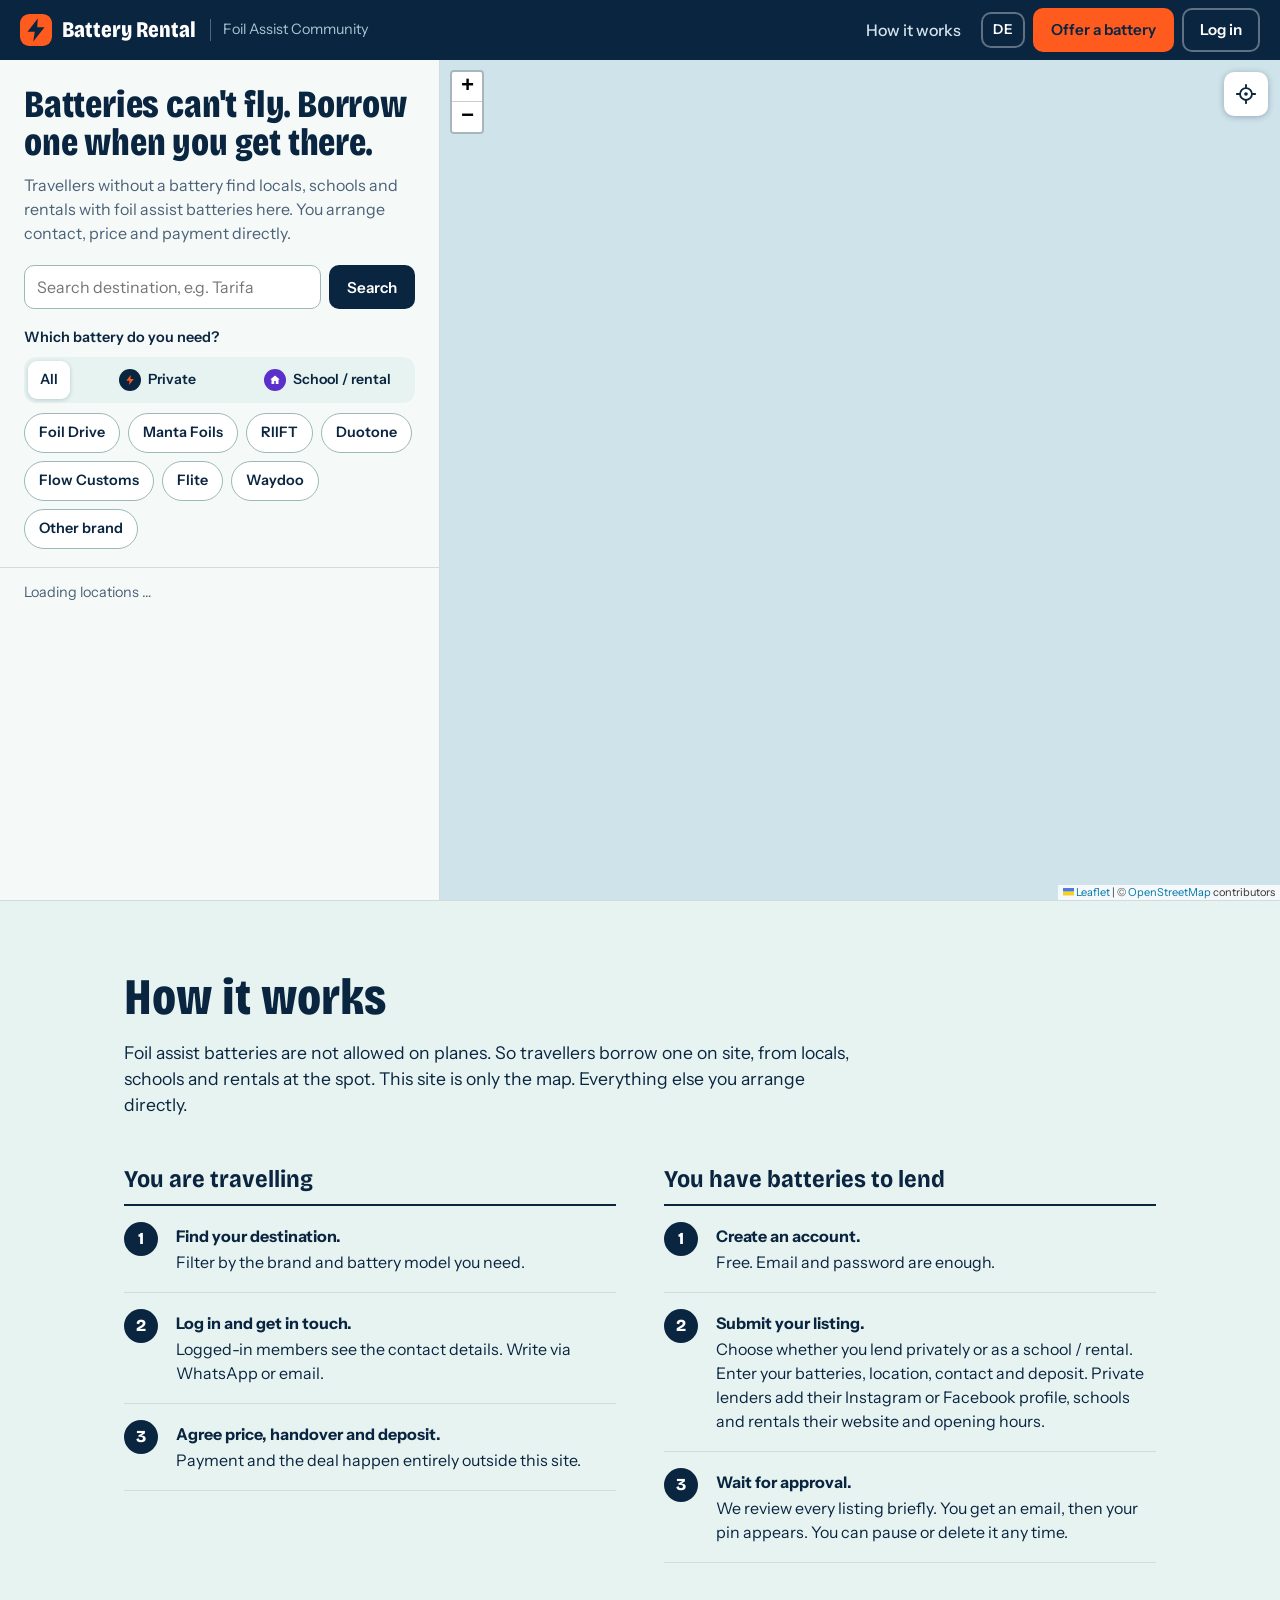
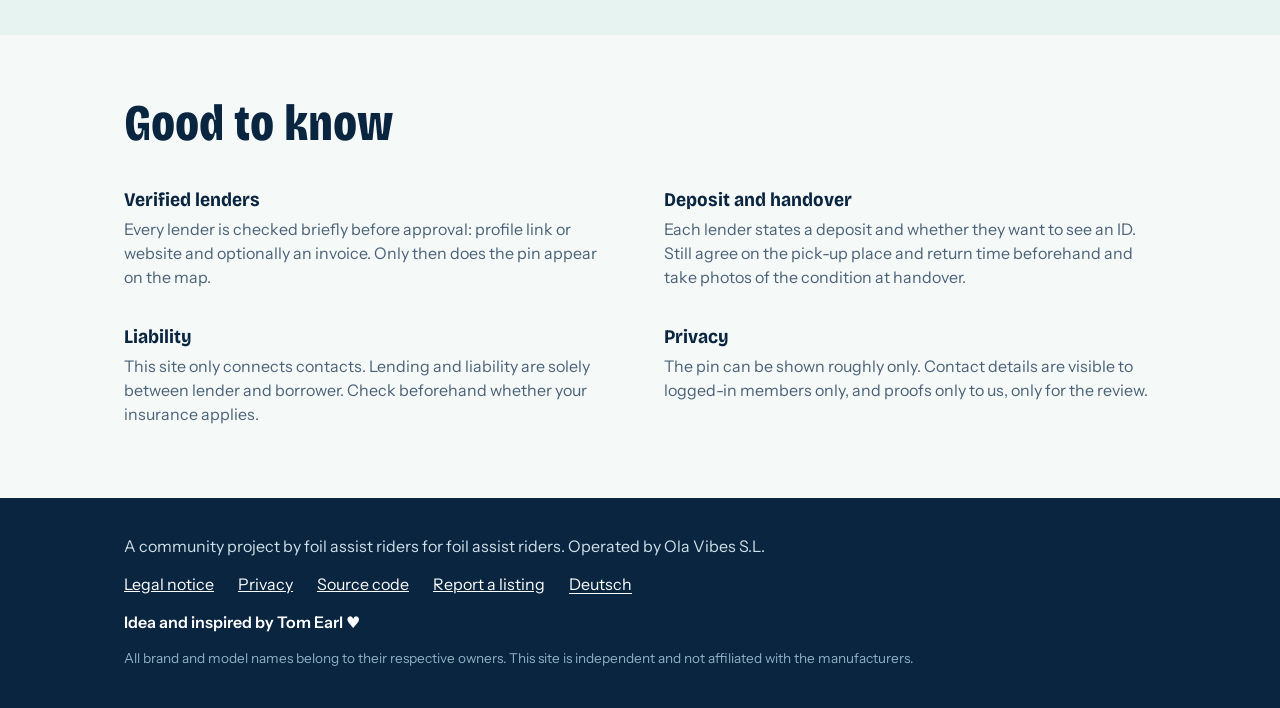
==== commit 037c1a84: "Replace Lift with Flite in catalog; add commercial register data to Impressum Co-Authored-By: Claude" ====
--- a/index.html
+++ b/index.html
@@ -4,7 +4,7 @@
   <meta charset="utf-8">
   <meta name="viewport" content="width=device-width, initial-scale=1, viewport-fit=cover">
   <title>Foil Assist Battery Rental – Batterien vor Ort leihen</title>
-  <meta name="description" content="Foil-Assist-Batterien dürfen nicht ins Flugzeug. Auf dieser Karte findest du geprüfte Verleiher, Schulen und Rentals, die ihre Batterie am Urlaubsort verleihen – Foil Drive, Manta, RIIFT, Duotone, Lift, Waydoo und mehr.">
+  <meta name="description" content="Foil-Assist-Batterien dürfen nicht ins Flugzeug. Auf dieser Karte findest du geprüfte Verleiher, Schulen und Rentals, die ihre Batterie am Urlaubsort verleihen – Foil Drive, Manta, RIIFT, Duotone, Flite, Waydoo und mehr.">
   <meta name="theme-color" content="#0a2540">
   <link rel="icon" href="assets/img/favicon.svg" type="image/svg+xml">
   <link rel="stylesheet" href="assets/vendor/leaflet/leaflet.css">
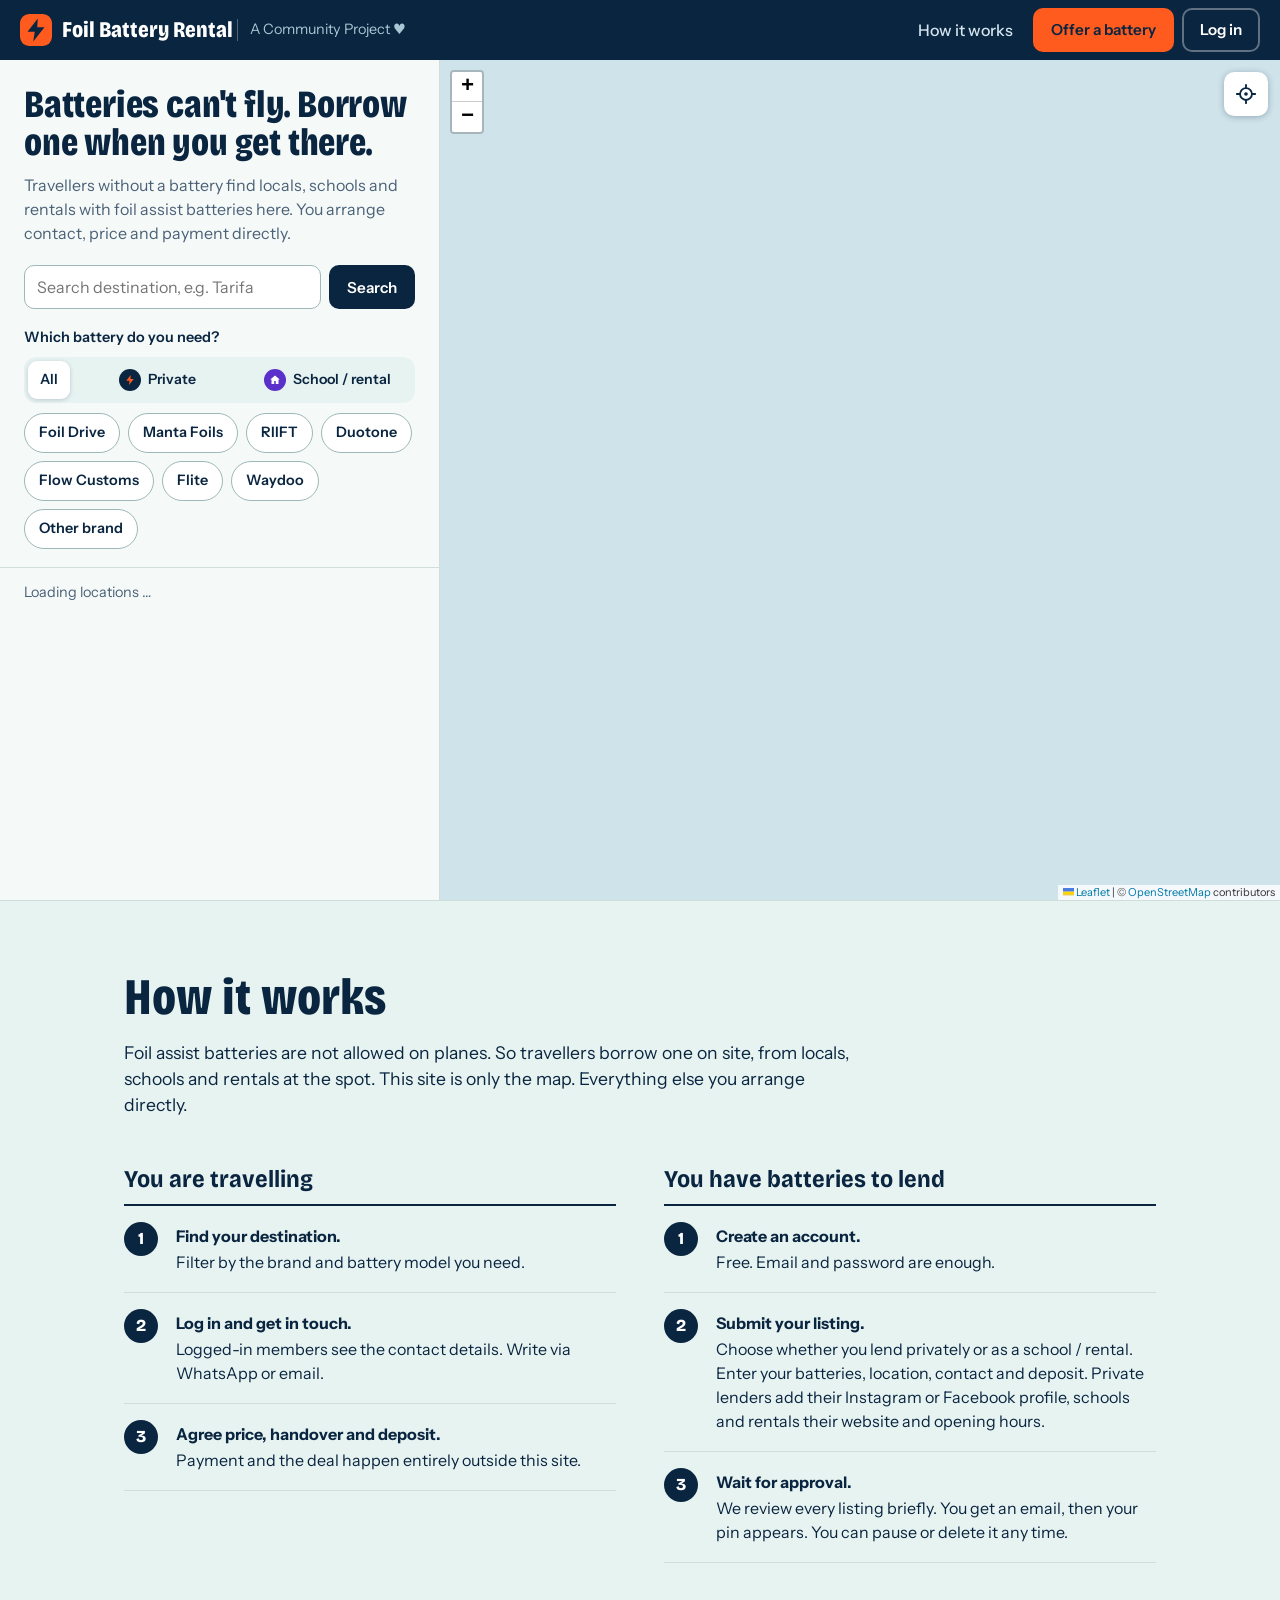
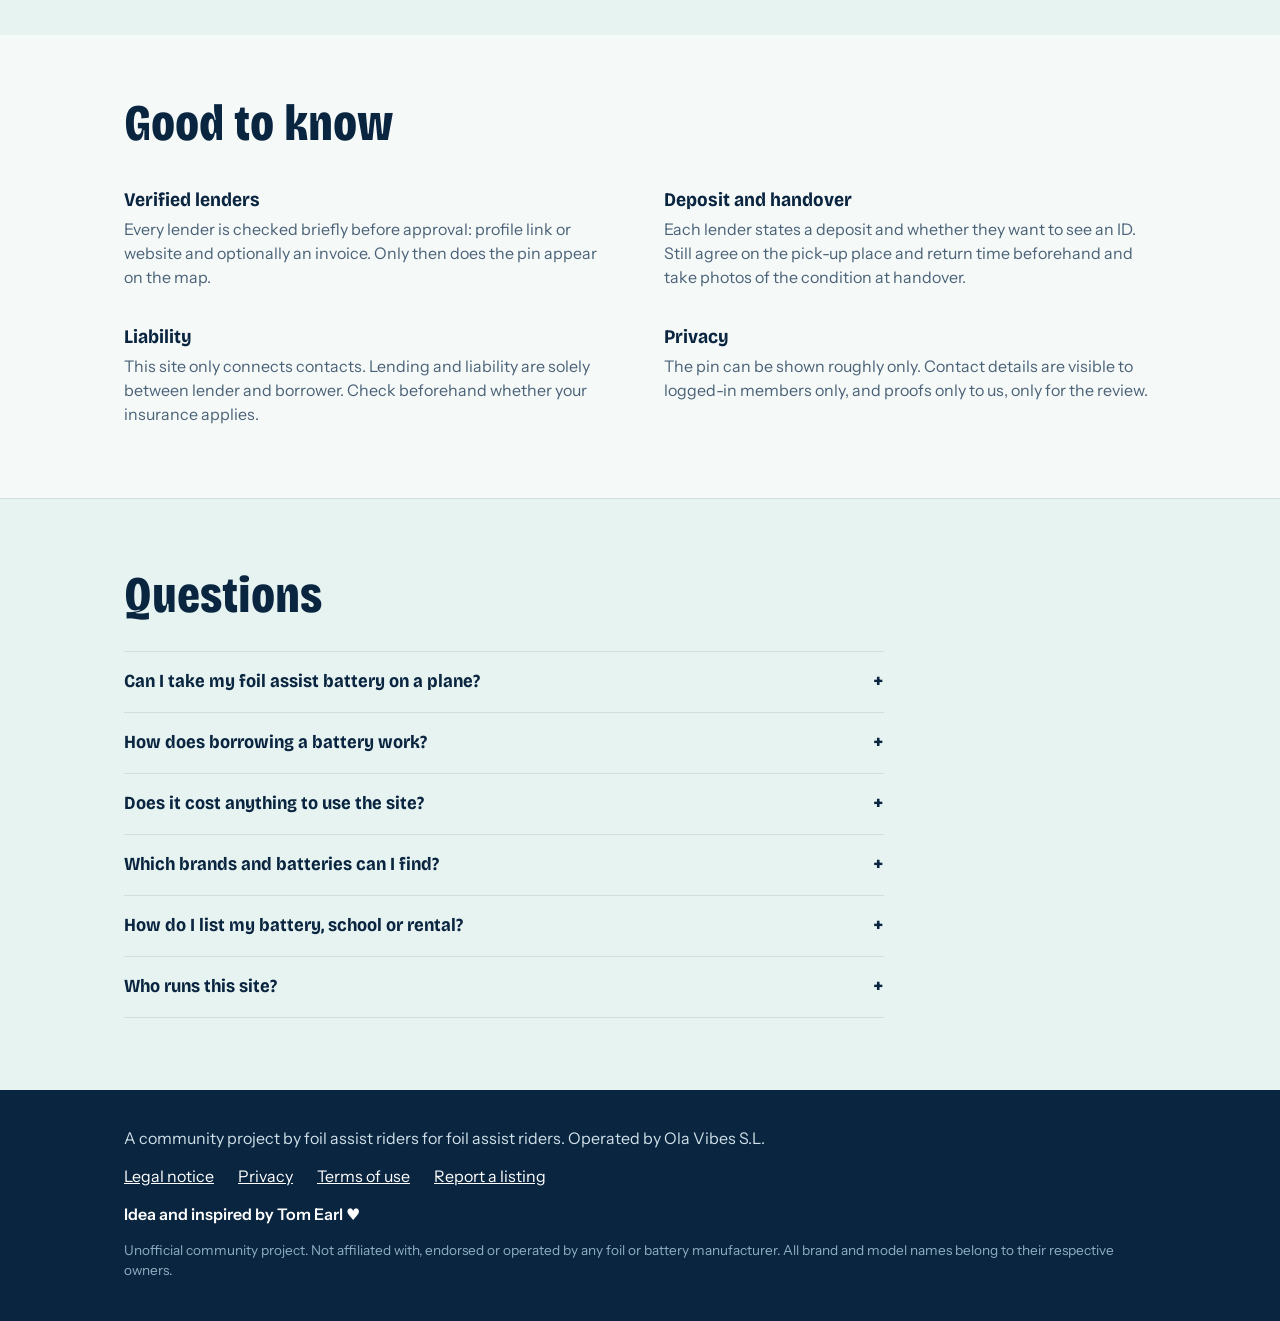
==== commit 97814637: "English-only site, new name Foil Battery Rental, terms of use, SEO basics, partner program (off) - R" ====
--- a/index.html
+++ b/index.html
@@ -1,11 +1,22 @@
 <!doctype html>
-<html lang="de">
+<html lang="en">
 <head>
   <meta charset="utf-8">
   <meta name="viewport" content="width=device-width, initial-scale=1, viewport-fit=cover">
-  <title>Foil Assist Battery Rental – Batterien vor Ort leihen</title>
-  <meta name="description" content="Foil-Assist-Batterien dürfen nicht ins Flugzeug. Auf dieser Karte findest du geprüfte Verleiher, Schulen und Rentals, die ihre Batterie am Urlaubsort verleihen – Foil Drive, Manta, RIIFT, Duotone, Flite, Waydoo und mehr.">
+  <title>Foil Battery Rental – borrow a foil assist battery at your destination</title>
+  <meta name="description" content="Foil assist batteries can&#x27;t go on a plane. Find verified owners, schools and rentals on this map who lend a battery at your holiday spot – Foil Drive, Manta, RIIFT, Duotone, Flite, Waydoo and more.">
   <meta name="theme-color" content="#0a2540">
+  <link rel="canonical" href="https://foilbattery.com/">
+  <meta property="og:type" content="website">
+  <meta property="og:site_name" content="Foil Battery Rental">
+  <meta property="og:url" content="https://foilbattery.com/">
+  <meta property="og:title" content="Foil Battery Rental – A Community Project">
+  <meta property="og:description" content="Foil assist batteries can't fly. Find locals, schools and rentals who lend a battery at your destination.">
+  <meta property="og:image" content="https://foilbattery.com/assets/img/og-image.png">
+  <meta property="og:image:width" content="1200">
+  <meta property="og:image:height" content="630">
+  <meta name="twitter:card" content="summary_large_image">
+  <script type="application/ld+json">[{"@context": "https://schema.org", "@type": "WebSite", "name": "Foil Battery Rental", "alternateName": "Foil Battery Rental – A Community Project", "url": "https://foilbattery.com/", "description": "Community map to borrow foil assist and eFoil batteries from locals, schools and rentals at your holiday destination.", "inLanguage": "en", "publisher": {"@type": "Organization", "name": "Ola Vibes S.L.", "url": "https://foilbattery.com/", "email": "mail@foilbattery.com", "address": {"@type": "PostalAddress", "streetAddress": "Calle El Hierro 9", "postalCode": "38612", "addressLocality": "El Médano", "addressRegion": "Santa Cruz de Tenerife", "addressCountry": "ES"}}}, {"@context": "https://schema.org", "@type": "FAQPage", "mainEntity": [{"@type": "Question", "name": "Can I take my foil assist battery on a plane?", "acceptedAnswer": {"@type": "Answer", "text": "Usually not. Foil assist batteries are lithium-ion packs far above what airlines allow (typically 100 Wh, or 160 Wh with airline approval). That is why riders borrow a battery at their destination instead."}}, {"@type": "Question", "name": "How does borrowing a battery work?", "acceptedAnswer": {"@type": "Answer", "text": "Search your destination on the map and filter by brand and battery model. Log in to see the lender's contact details, then message them via WhatsApp or email. Price, deposit and handover are agreed directly between you."}}, {"@type": "Question", "name": "Does it cost anything to use the site?", "acceptedAnswer": {"@type": "Answer", "text": "No. Searching, listing and contacting lenders is free. This site takes no fees and handles no payments."}}, {"@type": "Question", "name": "Which brands and batteries can I find?", "acceptedAnswer": {"@type": "Answer", "text": "Foil Drive, Manta Foils, RIIFT, Duotone, Flow Customs, Flite, Waydoo and other foil assist and eFoil batteries. Lenders can also add models that are not in the list."}}, {"@type": "Question", "name": "How do I list my battery, school or rental?", "acceptedAnswer": {"@type": "Answer", "text": "Create a free account, choose private or school / rental, and add your batteries, location and contact details. We review every listing by hand before it appears on the map."}}, {"@type": "Question", "name": "Who runs this site?", "acceptedAnswer": {"@type": "Answer", "text": "An unofficial community project by foil assist riders, operated by Ola Vibes S.L. in El Médano, Tenerife. It is not affiliated with any manufacturer."}}]}]</script>
   <link rel="icon" href="assets/img/favicon.svg" type="image/svg+xml">
   <link rel="stylesheet" href="assets/vendor/leaflet/leaflet.css">
   <link rel="stylesheet" href="assets/vendor/markercluster/MarkerCluster.css">
@@ -13,68 +24,70 @@
   <link rel="stylesheet" href="assets/css/app.css">
 </head>
 <body>
-  <a class="skip" href="#map" data-i18n="skip">Zur Karte springen</a>
+  <a class="skip" href="#map" data-i18n="skip">Skip to map</a>
 
   <header class="topbar">
-    <a class="brand" href="#top" data-i18n-attr="aria-label:brand.aria" aria-label="Foil Assist Battery Rental, Startseite">
+    <a class="brand" href="#top" data-i18n-attr="aria-label:brand.aria" aria-label="Foil Battery Rental, home">
       <img src="assets/img/favicon.svg" alt="" width="32" height="32">
-      <span class="brand-name">Battery Rental</span>
-      <span class="brand-sub" data-i18n="brand.sub">Foil Assist Community</span>
+      <span class="brand-text">
+        <span class="brand-name">Foil Battery Rental</span>
+        <span class="brand-sub" data-i18n="brand.sub">A Community Project ♥</span>
+      </span>
     </a>
-    <nav class="nav" data-i18n-attr="aria-label:nav.aria" aria-label="Hauptnavigation">
-      <a class="nav-link" href="#so-gehts" data-i18n="nav.how">So funktioniert's</a>
+    <nav class="nav" data-i18n-attr="aria-label:nav.aria" aria-label="Main navigation">
+      <a class="nav-link" href="#so-gehts" data-i18n="nav.how">How it works</a>
       <span class="who" id="who" hidden></span>
-      <button type="button" class="btn btn-ghost btn-lang" id="btn-lang" lang="en" data-i18n-attr="aria-label:nav.lang_aria" aria-label="Switch to English"><span data-i18n="nav.lang_to">EN</span></button>
-      <button type="button" class="btn btn-accent" id="btn-offer"><span class="long" data-i18n="nav.offer">Batterie anbieten</span><span class="short" data-i18n="nav.offer_s">Anbieten</span></button>
-      <button type="button" class="btn btn-ghost" id="btn-account" data-i18n="nav.login">Anmelden</button>
+      <button type="button" class="btn btn-accent" id="btn-offer"><span class="long" data-i18n="nav.offer">Offer a battery</span><span class="short" data-i18n="nav.offer_s">Offer</span></button>
+      <button type="button" class="btn btn-ghost" id="btn-account" data-i18n="nav.login">Log in</button>
     </nav>
   </header>
 
   <div class="demo-banner" id="demo-banner" hidden>
-    <p data-i18n-html="demo.banner"><strong>Demo-Modus.</strong> Die Standorte sind erfunden und deine Eingaben bleiben nur in diesem Browser. Für den echten Betrieb trägst du Supabase in <code>assets/js/config.js</code> ein.</p>
-    <button type="button" class="link-btn" id="demo-close" data-i18n="demo.hide">Ausblenden</button>
+    <p data-i18n-html="demo.banner"><strong>Demo mode.</strong> The locations are made up and your entries stay in this browser only. For live use, add Supabase to <code>assets/js/config.js</code>.</p>
+    <button type="button" class="link-btn" id="demo-close" data-i18n="demo.hide">Hide</button>
   </div>
 
   <main class="shell" id="top" data-view="map">
-    <aside class="panel" id="panel" data-i18n-attr="aria-label:panel.aria" aria-label="Suche und Ergebnisse">
+    <aside class="panel" id="panel" data-i18n-attr="aria-label:panel.aria" aria-label="Search and results">
       <div class="panel-top">
         <div class="intro">
-          <h1 data-i18n="intro.h1">Der Akku darf nicht ins Flugzeug. Leih dir einen vor Ort.</h1>
-          <p data-i18n="intro.p">Reisende ohne Batterie finden hier Locals, Schulen und Rentals mit Foil-Assist-Batterien. Kontakt, Preis und Bezahlung klärt ihr direkt.</p>
+          <h1 data-i18n="intro.h1">Batteries can't fly. Borrow one when you get there.</h1>
+          <p data-i18n="intro.p">Travellers without a battery find locals, schools and rentals with foil assist batteries here. You arrange contact, price and payment directly.</p>
         </div>
 
         <form class="search" id="search" role="search" autocomplete="off">
-          <label class="sr-only" for="q" data-i18n="search.label">Reiseziel suchen</label>
-          <input class="input" id="q" name="q" type="search" data-i18n-attr="placeholder:search.ph" placeholder="Reiseziel suchen, z. B. Tarifa" enterkeyhint="search">
-          <button class="btn btn-primary" id="search-btn" type="submit" data-i18n="search.btn">Suchen</button>
+          <label class="sr-only" for="q" data-i18n="search.label">Search destination</label>
+          <input class="input" id="q" name="q" type="search" data-i18n-attr="placeholder:search.ph" placeholder="Search destination, e.g. Tarifa" enterkeyhint="search">
+          <button class="btn btn-primary" id="search-btn" type="submit" data-i18n="search.btn">Search</button>
         </form>
         <p class="search-msg" id="search-msg" role="status" hidden></p>
 
         <fieldset class="filters" id="filters">
-          <legend data-i18n="filters.legend">Welche Batterie brauchst du?</legend>
-          <div class="kind-seg" id="kind-seg" role="radiogroup" data-i18n-attr="aria-label:filters.kind" aria-label="Anbieter">
-            <label><input type="radio" name="kind-filter" value="" checked><span data-i18n="kind.all">Alle</span></label>
-            <label><input type="radio" name="kind-filter" value="private"><span><i class="dot dot-private"><svg viewBox="0 0 24 24" aria-hidden="true"><path fill="currentColor" d="M13.4 2 4.5 13.6H11L10 22l9.5-12H13z"/></svg></i><span data-i18n="kind.private">Privat</span></span></label>
-            <label><input type="radio" name="kind-filter" value="pro"><span><i class="dot dot-pro"><svg viewBox="0 0 24 24" aria-hidden="true"><path fill="currentColor" d="M12 3 2.5 11H5v9h5.5v-6h3v6H19v-9h2.5z"/></svg></i><span data-i18n="kind.pro">Schule / Verleih</span></span></label>
-          </div>
-          <div class="chips" id="brand-chips" role="group" data-i18n-attr="aria-label:filters.brand" aria-label="Marke"></div>
-          <div class="chips chips-models" id="model-chips" role="group" data-i18n-attr="aria-label:filters.model" aria-label="Modell" hidden></div>
+          <legend data-i18n="filters.legend">Which battery do you need?</legend>
+          <div class="kind-seg" id="kind-seg" role="radiogroup" data-i18n-attr="aria-label:filters.kind" aria-label="Lender type">
+            <label><input type="radio" name="kind-filter" value="" checked><span data-i18n="kind.all">All</span></label>
+            <label><input type="radio" name="kind-filter" value="private"><span><i class="dot dot-private"><svg viewBox="0 0 24 24" aria-hidden="true"><path fill="currentColor" d="M13.4 2 4.5 13.6H11L10 22l9.5-12H13z"/></svg></i><span data-i18n="kind.private">Private</span></span></label>
+            <label><input type="radio" name="kind-filter" value="pro"><span><i class="dot dot-pro"><svg viewBox="0 0 24 24" aria-hidden="true"><path fill="currentColor" d="M12 3 2.5 11H5v9h5.5v-6h3v6H19v-9h2.5z"/></svg></i><span data-i18n="kind.pro">School / rental</span></span></label>
+          </div>
+          <div class="chips" id="brand-chips" role="group" data-i18n-attr="aria-label:filters.brand" aria-label="Brand"></div>
+          <div class="chips chips-models" id="model-chips" role="group" data-i18n-attr="aria-label:filters.model" aria-label="Model" hidden></div>
         </fieldset>
       </div>
 
       <div class="list-wrap" id="list-wrap">
         <div class="results-head">
           <p id="count" role="status">Lade Standorte …</p>
-          <button type="button" class="link-btn" id="reset-filters" data-i18n="filters.reset" hidden>Filter zurücksetzen</button>
-        </div>
+          <button type="button" class="link-btn" id="reset-filters" data-i18n="filters.reset" hidden>Reset filters</button>
+        </div>
+        <p class="partner-note" id="partner-note" hidden><span class="partner-badge" id="partner-note-icon" aria-hidden="true"></span> <span data-i18n="partner.list_note">Partners are listed first.</span> <a href="#know-partner" data-i18n="partner.more">What is a partner?</a></p>
         <div class="list-status" id="list-status" hidden></div>
         <ol class="list" id="list"></ol>
       </div>
     </aside>
 
-    <section class="mapwrap" data-i18n-attr="aria-label:map.aria" aria-label="Karte mit Verleih-Standorten">
-      <div id="map" role="application" data-i18n-attr="aria-label:map.label" aria-label="Karte"></div>
-      <button type="button" class="map-btn" id="locate" data-i18n-attr="aria-label:map.locate;title:map.locate_title" aria-label="Zu meinem Standort springen" title="Mein Standort"></button>
+    <section class="mapwrap" data-i18n-attr="aria-label:map.aria" aria-label="Map of rental locations">
+      <div id="map" role="application" data-i18n-attr="aria-label:map.label" aria-label="Map"></div>
+      <button type="button" class="map-btn" id="locate" data-i18n-attr="aria-label:map.locate;title:map.locate_title" aria-label="Jump to my location" title="My location"></button>
     </section>
 
     <button type="button" class="view-toggle" id="view-toggle"></button>
@@ -84,24 +97,24 @@
 
   <section class="info" id="so-gehts" aria-labelledby="info-title">
     <div class="info-inner">
-      <h2 id="info-title" data-i18n="info.title">So funktioniert's</h2>
-      <p class="info-lead" data-i18n="info.lead">Foil-Assist-Batterien dürfen nicht mit ins Flugzeug. Also leihen sich Reisende eine vor Ort – bei Locals, Schulen und Rentals am Spot. Hier gibt es nur die Karte. Alles Weitere klärt ihr direkt miteinander.</p>
+      <h2 id="info-title" data-i18n="info.title">How it works</h2>
+      <p class="info-lead" data-i18n="info.lead">Foil assist batteries are not allowed on planes. So travellers borrow one on site, from locals, schools and rentals at the spot. This site is only the map. Everything else you arrange directly.</p>
 
       <div class="flows">
         <div class="flow">
-          <h3 data-i18n="flow.travel.h">Du reist</h3>
+          <h3 data-i18n="flow.travel.h">You are travelling</h3>
           <ol class="steps">
-            <li><strong data-i18n="flow.travel.1h">Reiseziel suchen.</strong> <span data-i18n="flow.travel.1p">Filtere nach Marke und Batteriemodell, die du brauchst.</span></li>
-            <li><strong data-i18n="flow.travel.2h">Anmelden und Kontakt aufnehmen.</strong> <span data-i18n="flow.travel.2p">Die Kontaktdaten sehen angemeldete Mitglieder. Schreib per WhatsApp oder E-Mail.</span></li>
-            <li><strong data-i18n="flow.travel.3h">Preis, Übergabe und Kaution klären.</strong> <span data-i18n="flow.travel.3p">Bezahlung und Deal laufen komplett außerhalb dieser Seite.</span></li>
+            <li><strong data-i18n="flow.travel.1h">Find your destination.</strong> <span data-i18n="flow.travel.1p">Filter by the brand and battery model you need.</span></li>
+            <li><strong data-i18n="flow.travel.2h">Log in and get in touch.</strong> <span data-i18n="flow.travel.2p">Logged-in members see the contact details. Write via WhatsApp or email.</span></li>
+            <li><strong data-i18n="flow.travel.3h">Agree price, handover and deposit.</strong> <span data-i18n="flow.travel.3p">Payment and the deal happen entirely outside this site.</span></li>
           </ol>
         </div>
         <div class="flow">
-          <h3 data-i18n="flow.local.h">Du hast Batterien zu verleihen</h3>
+          <h3 data-i18n="flow.local.h">You have batteries to lend</h3>
           <ol class="steps">
-            <li><strong data-i18n="flow.local.1h">Konto anlegen.</strong> <span data-i18n="flow.local.1p">Kostenlos, E-Mail und Passwort genügen.</span></li>
-            <li><strong data-i18n="flow.local.2h">Antrag stellen.</strong> <span data-i18n="flow.local.2p">Wähle, ob du privat oder als Schule / Rental anbietest. Trag Batterien, Standort, Kontakt und Kaution ein. Privat gibst du dein Instagram- oder Facebook-Profil an, Schulen und Rentals ihre Website und Öffnungszeiten.</span></li>
-            <li><strong data-i18n="flow.local.3h">Freigabe abwarten.</strong> <span data-i18n="flow.local.3p">Wir prüfen jeden Antrag kurz. Du bekommst eine Mail, danach erscheint dein Pin. Pausieren oder löschen geht jederzeit.</span></li>
+            <li><strong data-i18n="flow.local.1h">Create an account.</strong> <span data-i18n="flow.local.1p">Free. Email and password are enough.</span></li>
+            <li><strong data-i18n="flow.local.2h">Submit your listing.</strong> <span data-i18n="flow.local.2p">Choose whether you lend privately or as a school / rental. Enter your batteries, location, contact and deposit. Private lenders add their Instagram or Facebook profile, schools and rentals their website and opening hours.</span></li>
+            <li><strong data-i18n="flow.local.3h">Wait for approval.</strong> <span data-i18n="flow.local.3p">We review every listing briefly. You get an email, then your pin appears. You can pause or delete it any time.</span></li>
           </ol>
         </div>
       </div>
@@ -110,40 +123,75 @@
 
   <section class="know" aria-labelledby="know-title">
     <div class="info-inner">
-      <h2 id="know-title" data-i18n="know.title">Gut zu wissen</h2>
+      <h2 id="know-title" data-i18n="know.title">Good to know</h2>
       <dl class="know-grid">
         <div>
-          <dt data-i18n="know.verified.dt">Geprüfte Anbieter</dt>
-          <dd data-i18n="know.verified.dd">Jeder Anbieter wird vor der Freigabe kurz geprüft: Profil-Link oder Website und optional eine Rechnung. Erst danach erscheint der Pin auf der Karte.</dd>
+          <dt data-i18n="know.verified.dt">Verified lenders</dt>
+          <dd data-i18n="know.verified.dd">Every lender is checked briefly before approval: profile link or website and optionally an invoice. Only then does the pin appear on the map.</dd>
         </div>
         <div>
-          <dt data-i18n="know.deposit.dt">Kaution und Übergabe</dt>
-          <dd data-i18n="know.deposit.dd">Jeder Verleiher gibt seine Kaution an und ob er einen Ausweis sehen möchte. Vereinbart trotzdem vorher Abholort und Rückgabezeit und macht bei der Übergabe Fotos vom Zustand.</dd>
+          <dt data-i18n="know.deposit.dt">Deposit and handover</dt>
+          <dd data-i18n="know.deposit.dd">Each lender states a deposit and whether they want to see an ID. Still agree on the pick-up place and return time beforehand and take photos of the condition at handover.</dd>
         </div>
         <div>
-          <dt data-i18n="know.liability.dt">Haftung</dt>
-          <dd data-i18n="know.liability.dd">Diese Seite vermittelt nur Kontakte. Verleih und Haftung laufen allein zwischen Verleiher und Leihendem. Klärt vorher, ob eure Versicherung greift.</dd>
+          <dt data-i18n="know.liability.dt">Liability</dt>
+          <dd data-i18n="know.liability.dd">This site only connects contacts. Lending and liability are solely between lender and borrower. Check beforehand whether your insurance applies.</dd>
         </div>
         <div>
-          <dt data-i18n="know.privacy.dt">Datenschutz</dt>
-          <dd data-i18n="know.privacy.dd">Der Pin erscheint auf Wunsch nur ungefähr. Kontaktdaten sehen nur angemeldete Mitglieder, Nachweise nur wir und nur zur Prüfung.</dd>
+          <dt data-i18n="know.privacy.dt">Privacy</dt>
+          <dd data-i18n="know.privacy.dd">The pin can be shown roughly only. Contact details are visible to logged-in members only, and proofs only to us, only for the review.</dd>
+        </div>
+        <div id="know-partner" hidden>
+          <dt data-i18n="know.partner.dt">Partner badge</dt>
+          <dd data-i18n-html="know.partner.dd">Partners support this community project by linking to foilbattery.com on their website or social media. As a thank you they get the blue Partner badge, a slightly larger pin and are listed first. Want to become a partner? Add a link and send it to <a href="mailto:mail@foilbattery.com">mail@foilbattery.com</a>.</dd>
         </div>
       </dl>
     </div>
   </section>
 
+  <section class="faq" aria-labelledby="faq-title">
+    <div class="info-inner">
+      <h2 id="faq-title">Questions</h2>
+      <div class="faq-list">
+        <details>
+          <summary>Can I take my foil assist battery on a plane?</summary>
+          <p>Usually not. Foil assist batteries are lithium-ion packs far above what airlines allow (typically 100 Wh, or 160 Wh with airline approval). That is why riders borrow a battery at their destination instead.</p>
+        </details>
+        <details>
+          <summary>How does borrowing a battery work?</summary>
+          <p>Search your destination on the map and filter by brand and battery model. Log in to see the lender&#x27;s contact details, then message them via WhatsApp or email. Price, deposit and handover are agreed directly between you.</p>
+        </details>
+        <details>
+          <summary>Does it cost anything to use the site?</summary>
+          <p>No. Searching, listing and contacting lenders is free. This site takes no fees and handles no payments.</p>
+        </details>
+        <details>
+          <summary>Which brands and batteries can I find?</summary>
+          <p>Foil Drive, Manta Foils, RIIFT, Duotone, Flow Customs, Flite, Waydoo and other foil assist and eFoil batteries. Lenders can also add models that are not in the list.</p>
+        </details>
+        <details>
+          <summary>How do I list my battery, school or rental?</summary>
+          <p>Create a free account, choose private or school / rental, and add your batteries, location and contact details. We review every listing by hand before it appears on the map.</p>
+        </details>
+        <details>
+          <summary>Who runs this site?</summary>
+          <p>An unofficial community project by foil assist riders, operated by Ola Vibes S.L. in El Médano, Tenerife. It is not affiliated with any manufacturer.</p>
+        </details>
+      </div>
+    </div>
+  </section>
+
   <footer class="footer">
     <div class="info-inner footer-inner">
-      <p data-i18n="footer.tag">Ein Community-Projekt von Foil-Assist-Fahrern für Foil-Assist-Fahrer. Betrieben von Ola Vibes S.L.</p>
+      <p data-i18n="footer.tag">A community project by foil assist riders for foil assist riders. Operated by Ola Vibes S.L.</p>
       <ul class="footer-links">
-        <li><a href="impressum.html" data-i18n="footer.imprint">Impressum</a></li>
-        <li><a href="datenschutz.html" data-i18n="footer.privacy">Datenschutz</a></li>
-        <li><a href="https://github.com/Lukilink/foildrive-battery-rental" target="_blank" rel="noopener" data-i18n="footer.source">Quellcode</a></li>
-        <li id="report-li" hidden><a id="report-link" href="#" data-i18n="footer.report">Angebot melden</a></li>
-        <li><button type="button" class="footer-lang" id="footer-lang" lang="en" data-i18n="footer.lang">English</button></li>
+        <li><a href="impressum.html" data-i18n="footer.imprint">Legal notice</a></li>
+        <li><a href="datenschutz.html" data-i18n="footer.privacy">Privacy</a></li>
+        <li><a href="terms.html" data-i18n="footer.terms">Terms of use</a></li>
+        <li id="report-li" hidden><a id="report-link" href="#" data-i18n="footer.report">Report a listing</a></li>
       </ul>
       <p class="footer-dedication" data-i18n="footer.dedication">Idea and inspired by Tom Earl ♥</p>
-      <p class="footer-small" data-i18n="footer.marks">Alle Marken- und Modellnamen gehören ihren jeweiligen Inhabern. Diese Seite ist unabhängig und nicht mit den Herstellern verbunden.</p>
+      <p class="footer-small" data-i18n="footer.marks">Unofficial community project. Not affiliated with, endorsed or operated by any foil or battery manufacturer. All brand and model names belong to their respective owners.</p>
     </div>
   </footer>
 
@@ -151,38 +199,38 @@
   <dialog id="dlg-auth" aria-labelledby="auth-title">
     <form class="dlg" id="auth-form" novalidate>
       <div class="dlg-head">
-        <h2 id="auth-title">Anmelden</h2>
-        <button type="button" class="icon-btn" data-close data-i18n-attr="aria-label:auth.close" aria-label="Schließen"></button>
+        <h2 id="auth-title">Log in</h2>
+        <button type="button" class="icon-btn" data-close data-i18n-attr="aria-label:auth.close" aria-label="Close"></button>
       </div>
       <div class="dlg-body">
         <p class="muted" id="auth-intro" hidden></p>
-        <div class="seg" id="auth-seg" role="radiogroup" data-i18n-attr="aria-label:auth.seg_aria" aria-label="Anmelden oder registrieren">
-          <label><input type="radio" name="auth-mode" value="login" checked><span data-i18n="auth.tab.login">Anmelden</span></label>
-          <label><input type="radio" name="auth-mode" value="signup"><span data-i18n="auth.tab.signup">Registrieren</span></label>
+        <div class="seg" id="auth-seg" role="radiogroup" data-i18n-attr="aria-label:auth.seg_aria" aria-label="Log in or sign up">
+          <label><input type="radio" name="auth-mode" value="login" checked><span data-i18n="auth.tab.login">Log in</span></label>
+          <label><input type="radio" name="auth-mode" value="signup"><span data-i18n="auth.tab.signup">Sign up</span></label>
         </div>
         <div class="field" id="fld-email">
-          <label for="auth-email" data-i18n="auth.email">E-Mail</label>
+          <label for="auth-email" data-i18n="auth.email">Email</label>
           <input class="input" id="auth-email" type="email" autocomplete="email" inputmode="email" aria-describedby="err-auth-email">
           <p class="err" id="err-auth-email" hidden></p>
         </div>
         <div class="field" id="fld-pw">
-          <label for="auth-pw" id="auth-pw-label" data-i18n="auth.pw">Passwort</label>
+          <label for="auth-pw" id="auth-pw-label" data-i18n="auth.pw">Password</label>
           <input class="input" id="auth-pw" type="password" autocomplete="current-password" aria-describedby="hint-auth-pw err-auth-pw">
-          <p class="hint" id="hint-auth-pw" data-i18n="auth.pw_hint">Mindestens 8 Zeichen.</p>
+          <p class="hint" id="hint-auth-pw" data-i18n="auth.pw_hint">At least 8 characters.</p>
           <p class="err" id="err-auth-pw" hidden></p>
         </div>
         <div class="terms" id="fld-terms" hidden>
           <label class="check check-plain">
             <input type="checkbox" id="auth-terms" aria-describedby="err-auth-terms">
-            <span data-i18n-html="auth.terms">Ich habe verstanden: Diese Seite vermittelt nur den Kontakt. Verleih, Bezahlung und Haftung laufen allein zwischen den Nutzern, Ola Vibes S.L. ist nicht beteiligt. Es gilt die <a href="datenschutz.html" target="_blank" rel="noopener">Datenschutzerklärung</a>.</span>
+            <span data-i18n-html="auth.terms">I understand: this site only connects contacts. Lending, payment and liability are solely between users, Ola Vibes S.L. is not involved. I accept the <a href="terms.html" target="_blank" rel="noopener">terms of use</a> and the <a href="datenschutz.html" target="_blank" rel="noopener">privacy policy</a>.</span>
           </label>
           <p class="err" id="err-auth-terms" hidden></p>
         </div>
         <p class="msg" id="auth-msg" role="status" hidden></p>
-        <button type="button" class="link-btn" id="auth-forgot" data-i18n="auth.forgot">Passwort vergessen?</button>
+        <button type="button" class="link-btn" id="auth-forgot" data-i18n="auth.forgot">Forgot password?</button>
       </div>
       <div class="dlg-foot">
-        <button type="submit" class="btn btn-primary" id="auth-submit">Anmelden</button>
+        <button type="submit" class="btn btn-primary" id="auth-submit">Log in</button>
       </div>
     </form>
   </dialog>
@@ -191,46 +239,46 @@
   <dialog id="dlg-offer" aria-labelledby="offer-title">
     <form class="dlg" id="offer-form" novalidate>
       <div class="dlg-head">
-        <h2 id="offer-title">Dein Angebot</h2>
-        <button type="button" class="icon-btn" data-close data-i18n-attr="aria-label:auth.close" aria-label="Schließen"></button>
+        <h2 id="offer-title">Offer batteries</h2>
+        <button type="button" class="icon-btn" data-close data-i18n-attr="aria-label:auth.close" aria-label="Close"></button>
       </div>
 
       <div class="dlg-body">
         <div class="status-box" id="offer-status" role="status" hidden></div>
 
         <section class="sect" aria-labelledby="s-kind">
-          <h3 id="s-kind" data-i18n="offer.kind.h">Wer verleiht?</h3>
+          <h3 id="s-kind" data-i18n="offer.kind.h">Who is lending?</h3>
           <div class="kind-pick" id="kind-pick" role="radiogroup" aria-labelledby="s-kind">
             <label class="kind-opt">
               <input type="radio" name="offer-kind" value="private" checked>
-              <span><strong><i class="dot dot-private"><svg viewBox="0 0 24 24" aria-hidden="true"><path fill="currentColor" d="M13.4 2 4.5 13.6H11L10 22l9.5-12H13z"/></svg></i><span data-i18n="offer.kind.private">Privat</span></strong>
-                <small data-i18n="offer.kind.private_hint">Ich verleihe meine eigenen Batterien.</small></span>
+              <span><strong><i class="dot dot-private"><svg viewBox="0 0 24 24" aria-hidden="true"><path fill="currentColor" d="M13.4 2 4.5 13.6H11L10 22l9.5-12H13z"/></svg></i><span data-i18n="offer.kind.private">Private</span></strong>
+                <small data-i18n="offer.kind.private_hint">I lend my own batteries.</small></span>
             </label>
             <label class="kind-opt">
               <input type="radio" name="offer-kind" value="pro">
-              <span><strong><i class="dot dot-pro"><svg viewBox="0 0 24 24" aria-hidden="true"><path fill="currentColor" d="M12 3 2.5 11H5v9h5.5v-6h3v6H19v-9h2.5z"/></svg></i><span data-i18n="offer.kind.pro">Schule / Verleih</span></strong>
-                <small data-i18n="offer.kind.pro_hint">Ich betreibe eine Foil-Schule oder einen Verleih.</small></span>
+              <span><strong><i class="dot dot-pro"><svg viewBox="0 0 24 24" aria-hidden="true"><path fill="currentColor" d="M12 3 2.5 11H5v9h5.5v-6h3v6H19v-9h2.5z"/></svg></i><span data-i18n="offer.kind.pro">School / rental</span></strong>
+                <small data-i18n="offer.kind.pro_hint">I run a foil school or a rental.</small></span>
             </label>
           </div>
         </section>
 
         <section class="sect" aria-labelledby="s-bat">
-          <h3 id="s-bat" data-i18n="offer.bat.h">Welche Batterien verleihst du?</h3>
-          <p class="hint" data-i18n="offer.bat.hint">Wähle Marke und Modell. Preise sind optional, ohne Preis steht „Anfrage“ auf der Karte.</p>
+          <h3 id="s-bat" data-i18n="offer.bat.h">Which batteries do you lend?</h3>
+          <p class="hint" data-i18n="offer.bat.hint">Choose brand and model. Prices are optional; without a price the map shows “On request”.</p>
           <div class="field field-inline">
-            <label for="f-currency" data-i18n="offer.currency">Währung</label>
+            <label for="f-currency" data-i18n="offer.currency">Currency</label>
             <select class="input" id="f-currency"></select>
           </div>
           <div class="bat-rows" id="bat-rows"></div>
-          <button type="button" class="btn btn-quiet bat-add" id="bat-add" data-i18n="offer.bat.add">Weitere Batterie hinzufügen</button>
+          <button type="button" class="btn btn-quiet bat-add" id="bat-add" data-i18n="offer.bat.add">Add another battery</button>
           <p class="err" id="err-batteries" hidden></p>
         </section>
 
         <section class="sect" aria-labelledby="s-dep">
-          <h3 id="s-dep" data-i18n="offer.dep.h">Kaution</h3>
-          <p class="hint" data-i18n="offer.dep.hint">Leer lassen = nach Absprache. 0 = keine Kaution.</p>
+          <h3 id="s-dep" data-i18n="offer.dep.h">Deposit</h3>
+          <p class="hint" data-i18n="offer.dep.hint">Leave empty = by arrangement. 0 = no deposit.</p>
           <div class="field field-inline">
-            <label for="f-deposit" data-i18n="offer.dep.amount">Höhe der Kaution</label>
+            <label for="f-deposit" data-i18n="offer.dep.amount">Deposit amount</label>
             <div class="money money-wide">
               <input class="input" id="f-deposit" type="text" inputmode="decimal" autocomplete="off" aria-describedby="err-deposit">
               <span id="deposit-unit"></span>
@@ -239,48 +287,48 @@
           <p class="err" id="err-deposit" hidden></p>
           <label class="check">
             <input type="checkbox" id="f-idcheck">
-            <span><span data-i18n="offer.dep.id">Ausweis wird vorgezeigt</span>
-              <small data-i18n="offer.dep.id_hint">Der Leihende zeigt bei der Übergabe seinen Ausweis. Du behältst ihn nicht ein.</small>
+            <span><span data-i18n="offer.dep.id">ID is shown at handover</span>
+              <small data-i18n="offer.dep.id_hint">The borrower shows their ID at handover. You do not keep it.</small>
             </span>
           </label>
         </section>
 
         <section class="sect" aria-labelledby="s-loc">
-          <h3 id="s-loc" data-i18n="offer.loc.h">Wo steht sie?</h3>
-          <p class="hint" data-i18n="offer.loc.hint">Suche einen Ort oder tippe auf die Karte. Setz den Pin nicht auf deine Haustür, die Gegend reicht.</p>
+          <h3 id="s-loc" data-i18n="offer.loc.h">Where is it?</h3>
+          <p class="hint" data-i18n="offer.loc.hint">Search for a place or tap the map. Do not put the pin on your front door, the area is enough.</p>
           <div class="pick-search">
-            <label class="sr-only" for="f-search" data-i18n="offer.loc.search_label">Ort oder Adresse suchen</label>
-            <input class="input" id="f-search" type="search" data-i18n-attr="placeholder:offer.loc.search_label" placeholder="Ort oder Adresse suchen" autocomplete="off">
-            <button type="button" class="btn btn-quiet" id="btn-pick-search" data-i18n="offer.loc.search_btn">Suchen</button>
-            <button type="button" class="btn btn-quiet" id="btn-pick-locate" data-i18n="offer.loc.locate">Mein Standort</button>
+            <label class="sr-only" for="f-search" data-i18n="offer.loc.search_label">Search place or address</label>
+            <input class="input" id="f-search" type="search" data-i18n-attr="placeholder:offer.loc.search_label" placeholder="Search place or address" autocomplete="off">
+            <button type="button" class="btn btn-quiet" id="btn-pick-search" data-i18n="offer.loc.search_btn">Search</button>
+            <button type="button" class="btn btn-quiet" id="btn-pick-locate" data-i18n="offer.loc.locate">My location</button>
           </div>
           <p class="hint" id="pick-msg" role="status" hidden></p>
-          <div id="pick-map" data-i18n-attr="aria-label:offer.loc.map_aria" aria-label="Karte zum Setzen des Pins"></div>
+          <div id="pick-map" data-i18n-attr="aria-label:offer.loc.map_aria" aria-label="Map for placing the pin"></div>
           <p class="err" id="err-location" hidden></p>
 
           <div class="field">
-            <label for="f-place" data-i18n="offer.place.label">Anzeigename des Ortes</label>
-            <input class="input" id="f-place" type="text" maxlength="120" data-i18n-attr="placeholder:offer.place.ph" placeholder="z. B. Tarifa, Spanien" aria-describedby="err-place">
+            <label for="f-place" data-i18n="offer.place.label">Display name of the place</label>
+            <input class="input" id="f-place" type="text" maxlength="120" data-i18n-attr="placeholder:offer.place.ph" placeholder="e.g. Tarifa, Spain" aria-describedby="err-place">
             <p class="err" id="err-place" hidden></p>
           </div>
           <label class="check">
             <input type="checkbox" id="f-approx" checked>
-            <span><span data-i18n="offer.approx.label">Ungefähren Standort anzeigen</span>
-              <small data-i18n="offer.approx.hint">Der Pin wird beim Speichern zufällig um 200 bis 600 m versetzt. Den genauen Treffpunkt nennst du erst im Chat.</small>
+            <span><span data-i18n="offer.approx.label">Show approximate location</span>
+              <small data-i18n="offer.approx.hint">On saving, the pin is moved randomly by 200 to 600 m. You share the exact meeting point in chat.</small>
             </span>
           </label>
         </section>
 
         <section class="sect" aria-labelledby="s-contact">
-          <h3 id="s-contact" data-i18n="offer.contact.h">Wie erreicht man dich?</h3>
-          <p class="hint" data-i18n="offer.contact.hint">Mindestens eins von beidem. Nur angemeldete Mitglieder sehen deine Kontaktdaten.</p>
-          <div class="field">
-            <label for="f-wa" data-i18n="offer.wa.label">WhatsApp-Nummer</label>
+          <h3 id="s-contact" data-i18n="offer.contact.h">How can people reach you?</h3>
+          <p class="hint" data-i18n="offer.contact.hint">At least one of the two. Only logged-in members see your contact details.</p>
+          <div class="field">
+            <label for="f-wa" data-i18n="offer.wa.label">WhatsApp number</label>
             <input class="input" id="f-wa" type="tel" autocomplete="tel" placeholder="+49 170 1234567" aria-describedby="err-wa">
             <p class="err" id="err-wa" hidden></p>
           </div>
           <div class="field">
-            <label for="f-mail" data-i18n="offer.mail.label">E-Mail</label>
+            <label for="f-mail" data-i18n="offer.mail.label">Email</label>
             <input class="input" id="f-mail" type="email" autocomplete="email" inputmode="email" aria-describedby="err-mail">
             <p class="err" id="err-mail" hidden></p>
           </div>
@@ -288,54 +336,54 @@
         </section>
 
         <section class="sect" id="sect-pro" aria-labelledby="s-pro" hidden>
-          <h3 id="s-pro" data-i18n="offer.pro.h">Dein Betrieb</h3>
-          <p class="hint" data-i18n="offer.pro.hint">Diese Angaben sehen alle Besucher.</p>
+          <h3 id="s-pro" data-i18n="offer.pro.h">Your business</h3>
+          <p class="hint" data-i18n="offer.pro.hint">Everyone can see these details.</p>
           <div class="field">
             <label for="f-website" data-i18n="offer.pro.website">Website</label>
             <input class="input" id="f-website" type="url" inputmode="url" autocomplete="url" autocapitalize="off" spellcheck="false" placeholder="https://…" maxlength="300" aria-describedby="err-website">
             <p class="err" id="err-website" hidden></p>
           </div>
           <div class="field">
-            <label for="f-hours" data-i18n="offer.pro.hours">Öffnungszeiten</label>
-            <textarea class="input" id="f-hours" rows="2" maxlength="300" data-i18n-attr="placeholder:offer.pro.hours_ph" placeholder="z. B. Mo–Sa 9–18 Uhr, im Winter nach Absprache" aria-describedby="err-hours"></textarea>
+            <label for="f-hours" data-i18n="offer.pro.hours">Opening hours</label>
+            <textarea class="input" id="f-hours" rows="2" maxlength="300" data-i18n-attr="placeholder:offer.pro.hours_ph" placeholder="e.g. Mon–Sat 9 am – 6 pm, by arrangement in winter" aria-describedby="err-hours"></textarea>
             <p class="err" id="err-hours" hidden></p>
           </div>
         </section>
 
         <section class="sect" aria-labelledby="s-proof">
-          <h3 id="s-proof" data-i18n="offer.proof.h">Verifizierung</h3>
-          <p class="hint" id="proof-hint" data-i18n="offer.proof.hint">Damit wir sehen, dass ihr wirklich Foil-Assist-Batterien habt. Nur wir sehen diese Angaben, nie andere Nutzer.</p>
-          <div class="field">
-            <label for="f-proof"><span data-i18n="offer.proof.url.label">Instagram- oder Facebook-Profil</span> <span class="opt" id="proof-opt" data-i18n="offer.opt" hidden>(optional)</span></label>
+          <h3 id="s-proof" data-i18n="offer.proof.h">Verification</h3>
+          <p class="hint" id="proof-hint" data-i18n="offer.proof.hint">So we can see that you really have foil assist batteries. Only we see this, never other users.</p>
+          <div class="field">
+            <label for="f-proof"><span data-i18n="offer.proof.url.label">Instagram or Facebook profile</span> <span class="opt" id="proof-opt" data-i18n="offer.opt" hidden>(optional)</span></label>
             <input class="input" id="f-proof" type="url" inputmode="url" autocomplete="off" autocapitalize="off" spellcheck="false" placeholder="https://instagram.com/…" aria-describedby="hint-proof err-proof">
-            <p class="hint" id="hint-proof" data-i18n="offer.proof.url.hint">Am besten ein Profil, auf dem du mit deiner Batterie zu sehen bist.</p>
+            <p class="hint" id="hint-proof" data-i18n="offer.proof.url.hint">Ideally a profile where you can be seen with your battery.</p>
             <p class="err" id="err-proof" hidden></p>
           </div>
           <div class="field">
-            <label for="f-file"><span data-i18n="offer.proof.file.label">Rechnung vom Hersteller oder deinem Händler</span> <span class="opt" data-i18n="offer.opt">(optional)</span></label>
+            <label for="f-file"><span data-i18n="offer.proof.file.label">Invoice from the manufacturer or your dealer</span> <span class="opt" data-i18n="offer.opt">(optional)</span></label>
             <input class="input input-file" id="f-file" type="file" accept="application/pdf,image/jpeg,image/png,.pdf,.jpg,.jpeg,.png" aria-describedby="hint-file err-file">
-            <p class="hint" id="hint-file" data-i18n="offer.proof.file.hint">PDF, JPG oder PNG, höchstens 5 MB. Dein Name muss darauf stehen. Wir löschen die Datei nach der Prüfung.</p>
+            <p class="hint" id="hint-file" data-i18n="offer.proof.file.hint">PDF, JPG or PNG, max. 5 MB. Your name must be on it. We delete the file after the review.</p>
             <p class="hint" id="file-current" hidden></p>
             <p class="err" id="err-file" hidden></p>
           </div>
         </section>
 
         <section class="sect" aria-labelledby="s-info">
-          <h3 id="s-info" data-i18n="offer.info.h">Was sollen Leihende wissen?</h3>
-          <div class="field">
-            <label for="f-name" id="lbl-name" data-i18n="offer.name.label">Name für die Anzeige</label>
-            <input class="input" id="f-name" type="text" maxlength="60" autocomplete="nickname" data-i18n-attr="placeholder:offer.name.ph" placeholder="z. B. Lukas" aria-describedby="err-name">
+          <h3 id="s-info" data-i18n="offer.info.h">What should borrowers know?</h3>
+          <div class="field">
+            <label for="f-name" id="lbl-name" data-i18n="offer.name.label">Display name</label>
+            <input class="input" id="f-name" type="text" maxlength="60" autocomplete="nickname" data-i18n-attr="placeholder:offer.name.ph" placeholder="e.g. Lukas" aria-describedby="err-name">
             <p class="err" id="err-name" hidden></p>
           </div>
           <div class="field">
-            <label for="f-notes"><span data-i18n="offer.notes.label">Hinweise</span> <span class="opt" data-i18n="offer.opt">(optional)</span></label>
-            <textarea class="input" id="f-notes" rows="4" maxlength="600" data-i18n-attr="placeholder:offer.notes.ph" placeholder="Abholung oder Lieferung, Zeiten, Ladegerät, Sprachen …" aria-describedby="err-notes"></textarea>
+            <label for="f-notes"><span data-i18n="offer.notes.label">Notes</span> <span class="opt" data-i18n="offer.opt">(optional)</span></label>
+            <textarea class="input" id="f-notes" rows="4" maxlength="600" data-i18n-attr="placeholder:offer.notes.ph" placeholder="Pick-up or delivery, times, charger, languages …" aria-describedby="err-notes"></textarea>
             <p class="err" id="err-notes" hidden></p>
           </div>
           <label class="check">
             <input type="checkbox" id="f-active" checked>
-            <span><span data-i18n="offer.active.label">Angebot ist sichtbar</span>
-              <small data-i18n="offer.active.hint">Ausschalten, wenn die Batterien gerade nicht verfügbar sind.</small>
+            <span><span data-i18n="offer.active.label">Listing is visible</span>
+              <small data-i18n="offer.active.hint">Switch off while your batteries are not available.</small>
             </span>
           </label>
         </section>
@@ -344,9 +392,9 @@
       </div>
 
       <div class="dlg-foot">
-        <button type="button" class="btn btn-danger" id="offer-delete" data-i18n="offer.delete" hidden>Angebot löschen</button>
+        <button type="button" class="btn btn-danger" id="offer-delete" data-i18n="offer.delete" hidden>Delete listing</button>
         <span class="spacer"></span>
-        <button type="button" class="btn btn-quiet" data-close data-i18n="offer.cancel">Abbrechen</button>
+        <button type="button" class="btn btn-quiet" data-close data-i18n="offer.cancel">Cancel</button>
         <button type="submit" class="btn btn-primary" id="offer-save">Antrag senden</button>
       </div>
     </form>
@@ -354,7 +402,7 @@
 
   <div class="toast" id="toast" role="status" aria-live="polite"></div>
 
-  <noscript><p class="noscript">Diese Seite braucht JavaScript, um die Karte anzuzeigen. / This site needs JavaScript to show the map.</p></noscript>
+  <noscript><p class="noscript">This site needs JavaScript to show the map.</p></noscript>
 
   <script src="assets/vendor/leaflet/leaflet.js"></script>
   <script src="assets/vendor/markercluster/leaflet.markercluster.js"></script>
--- a/assets/css/app.css
+++ b/assets/css/app.css
@@ -13,6 +13,7 @@
   --buoy: #ff5b1f;
   --pro: #5b2fc9;          /* Schule / Verleih */
   --pro-hover: #7648de;
+  --partner: #1877f2;       /* Partner-Badge (blauer Haken) */
   --buoy-hover: #ff7440;
   --line: #cfdedb;
   --danger: #b3261e;
@@ -113,6 +114,7 @@
 .brand { display: flex; align-items: center; gap: 10px; color: #fff; text-decoration: none; min-width: 0; }
 .brand img { border-radius: 9px; }
 .brand-name { font: 800 1.4rem/1 var(--f-display); font-stretch: 80%; white-space: nowrap; }
+.brand-text { display: flex; align-items: center; min-width: 0; }
 .brand-sub {
   margin-left: 4px; padding-left: 12px; border-left: 1px solid rgba(255, 255, 255, .3);
   color: #a9c6d4; font-size: .9rem; white-space: nowrap;
@@ -122,7 +124,6 @@
 .nav-link:hover { color: #fff; background: rgba(255, 255, 255, .08); }
 .who { color: #a9c6d4; font-size: .85rem; max-width: 200px; overflow: hidden; text-overflow: ellipsis; white-space: nowrap; }
 .btn .short { display: none; }
-.btn-lang { min-height: 36px; padding: 0 10px; font-size: .85rem; letter-spacing: .02em; }
 
 .demo-banner {
   display: flex; align-items: center; justify-content: space-between; gap: 16px;
@@ -189,6 +190,18 @@
 .kind-badge { display: inline-block; margin-left: 8px; padding: 2px 8px; border-radius: 6px; background: var(--pro); color: #fff; font: 700 .72rem/1.3 var(--f-body); letter-spacing: .01em; vertical-align: 2px; white-space: nowrap; }
 .detail-kind { margin-top: 8px; }
 .detail-kind .kind-badge { margin-left: 0; }
+.detail-kind { display: flex; flex-wrap: wrap; align-items: center; gap: 8px; }
+
+/* Partner-Programm */
+.partner-badge { display: inline-flex; align-items: center; gap: 4px; margin-left: 6px; color: var(--partner); vertical-align: -3px; }
+.partner-badge svg { width: 18px; height: 18px; flex: none; }
+.partner-badge.with-text { margin-left: 0; font: 700 .85rem/1 var(--f-body); }
+.detail-partner { margin-top: 6px; font-size: .9rem; }
+.partner-note { display: flex; align-items: center; gap: 2px; flex-wrap: wrap; margin: 0; padding: 0 24px 10px; font-size: .85rem; color: var(--ink-soft); }
+.partner-note[hidden] { display: none; }
+.partner-note .partner-badge { margin-left: 0; }
+.partner-note a { margin-left: 4px; color: var(--ink); }
+#know-partner[hidden] { display: none; }
 .detail-web { margin-top: 6px; word-break: break-word; }
 .chip { position: relative; display: inline-flex; }
 .chip input { position: absolute; inset: 0; opacity: 0; margin: 0; cursor: pointer; }
@@ -263,6 +276,11 @@
 .pin-bolt svg { width: 12px; height: 12px; }
 .pin.is-pro { background: var(--pro); }
 .pin.is-pro .pin-bolt { background: #fff; color: var(--pro); }
+.pin.is-partner { padding: 6px 12px 6px 6px; font-size: 15px; gap: 7px; }
+.pin.is-partner .pin-bolt { width: 24px; height: 24px; }
+.pin.is-partner .pin-bolt svg { width: 14px; height: 14px; }
+.pin-check { position: absolute; top: -9px; right: -9px; width: 20px; height: 20px; color: var(--partner); filter: drop-shadow(0 0 1.5px #fff) drop-shadow(0 0 1px #fff); }
+.pin-check svg { width: 20px; height: 20px; display: block; }
 .pin.is-selected { background: var(--buoy); color: var(--ink); }
 .pin.is-selected .pin-bolt { background: var(--ink); color: var(--buoy); }
 .pin.is-pro.is-selected .pin-bolt { background: var(--pro); color: #fff; }
@@ -426,6 +444,15 @@
 
 .info { background: var(--shallows-2); border-top: 1px solid var(--line); scroll-margin-top: var(--bar); }
 .know { background: var(--paper); }
+.faq { background: var(--shallows-2); border-top: 1px solid var(--line); }
+.faq h2 { font-size: clamp(2.2rem, 1.4rem + 2.4vw, 3.2rem); font-weight: 800; font-stretch: 75%; line-height: .95; }
+.faq-list { margin-top: 32px; max-width: 760px; border-top: 1px solid var(--line); }
+.faq details { border-bottom: 1px solid var(--line); }
+.faq summary { cursor: pointer; padding: 18px 0; font: 700 1.15rem/1.3 var(--f-display); font-stretch: 90%; list-style: none; display: flex; justify-content: space-between; gap: 16px; }
+.faq summary::-webkit-details-marker { display: none; }
+.faq summary::after { content: "+"; font-size: 1.4rem; line-height: 1; }
+.faq details[open] summary::after { content: "–"; }
+.faq details p { margin: 0 0 18px; max-width: 65ch; }
 .info-inner { max-width: 1080px; margin: 0 auto; padding: 72px 24px; }
 .know .info-inner { padding-top: 64px; padding-bottom: 72px; }
 .info h2, .know h2 { font-size: clamp(2.2rem, 1.4rem + 2.4vw, 3.2rem); font-weight: 800; font-stretch: 75%; line-height: .95; }
@@ -456,10 +483,6 @@
 .footer-links { display: flex; flex-wrap: wrap; gap: 8px 24px; margin: 0; padding: 0; list-style: none; }
 .footer-dedication { font-weight: 600; color: #fff; }
 .footer-small { font-size: .85rem; color: #8fb0c2; }
-.footer-lang {
-  background: none; border: 0; padding: 0; color: #fff; font: inherit;
-  text-decoration: underline; text-underline-offset: 3px;
-}
 
 .toast {
   position: fixed; left: 50%; bottom: 24px; z-index: 5000; transform: translate(-50%, 20px);
@@ -500,6 +523,9 @@
 .app-dl dd { margin: 0; overflow-wrap: anywhere; white-space: pre-line; }
 .app-actions { display: flex; flex-wrap: wrap; gap: 10px; margin-top: 16px; }
 .reason { margin-top: 14px; display: grid; gap: 8px; }
+.partner-box { margin-top: 16px; padding-top: 14px; border-top: 1px solid var(--line); display: grid; gap: 8px; }
+.partner-box h3 { font-size: 1.05rem; }
+.partner-box .app-actions { margin-top: 0; }
 .btn-small { min-height: 36px; padding: 0 12px; font-size: .88rem; }
 @media (max-width: 520px) {
   .app-dl { grid-template-columns: 1fr; gap: 2px; }
@@ -521,7 +547,10 @@
 @media (max-width: 860px) {
   :root { --bar: 56px; }
   .topbar { padding: 0 12px; }
-  .brand-sub, .nav-link, .who { display: none; }
+  .nav-link, .who { display: none; }
+  .brand-text { display: grid; gap: 2px; min-width: 0; }
+  .brand-name, .brand-sub { overflow: hidden; text-overflow: ellipsis; }
+  .brand-sub { margin: 0; padding: 0; border: 0; font-size: .72rem; line-height: 1; }
   .btn .long { display: none; }
   .btn .short { display: inline; }
   .btn { padding: 0 12px; font-size: .9rem; }
@@ -564,7 +593,6 @@
 }
 
 @media (max-width: 520px) {
-  #btn-lang { display: none; }
 }
 
 @media (max-width: 640px) {
@@ -586,3 +614,12 @@
 @media (prefers-reduced-motion: reduce) {
   *, *::before, *::after { transition-duration: .01ms !important; animation-duration: .01ms !important; }
 }
+
+/* sehr schmale Handys (iPhone SE & Co.) */
+@media (max-width: 380px) {
+  .brand { gap: 8px; }
+  .brand img { width: 24px; height: 24px; }
+  .brand-name { font-size: 1.02rem; }
+  .brand-sub { font-size: .66rem; }
+  .nav .btn { padding: 0 10px; font-size: .85rem; }
+}
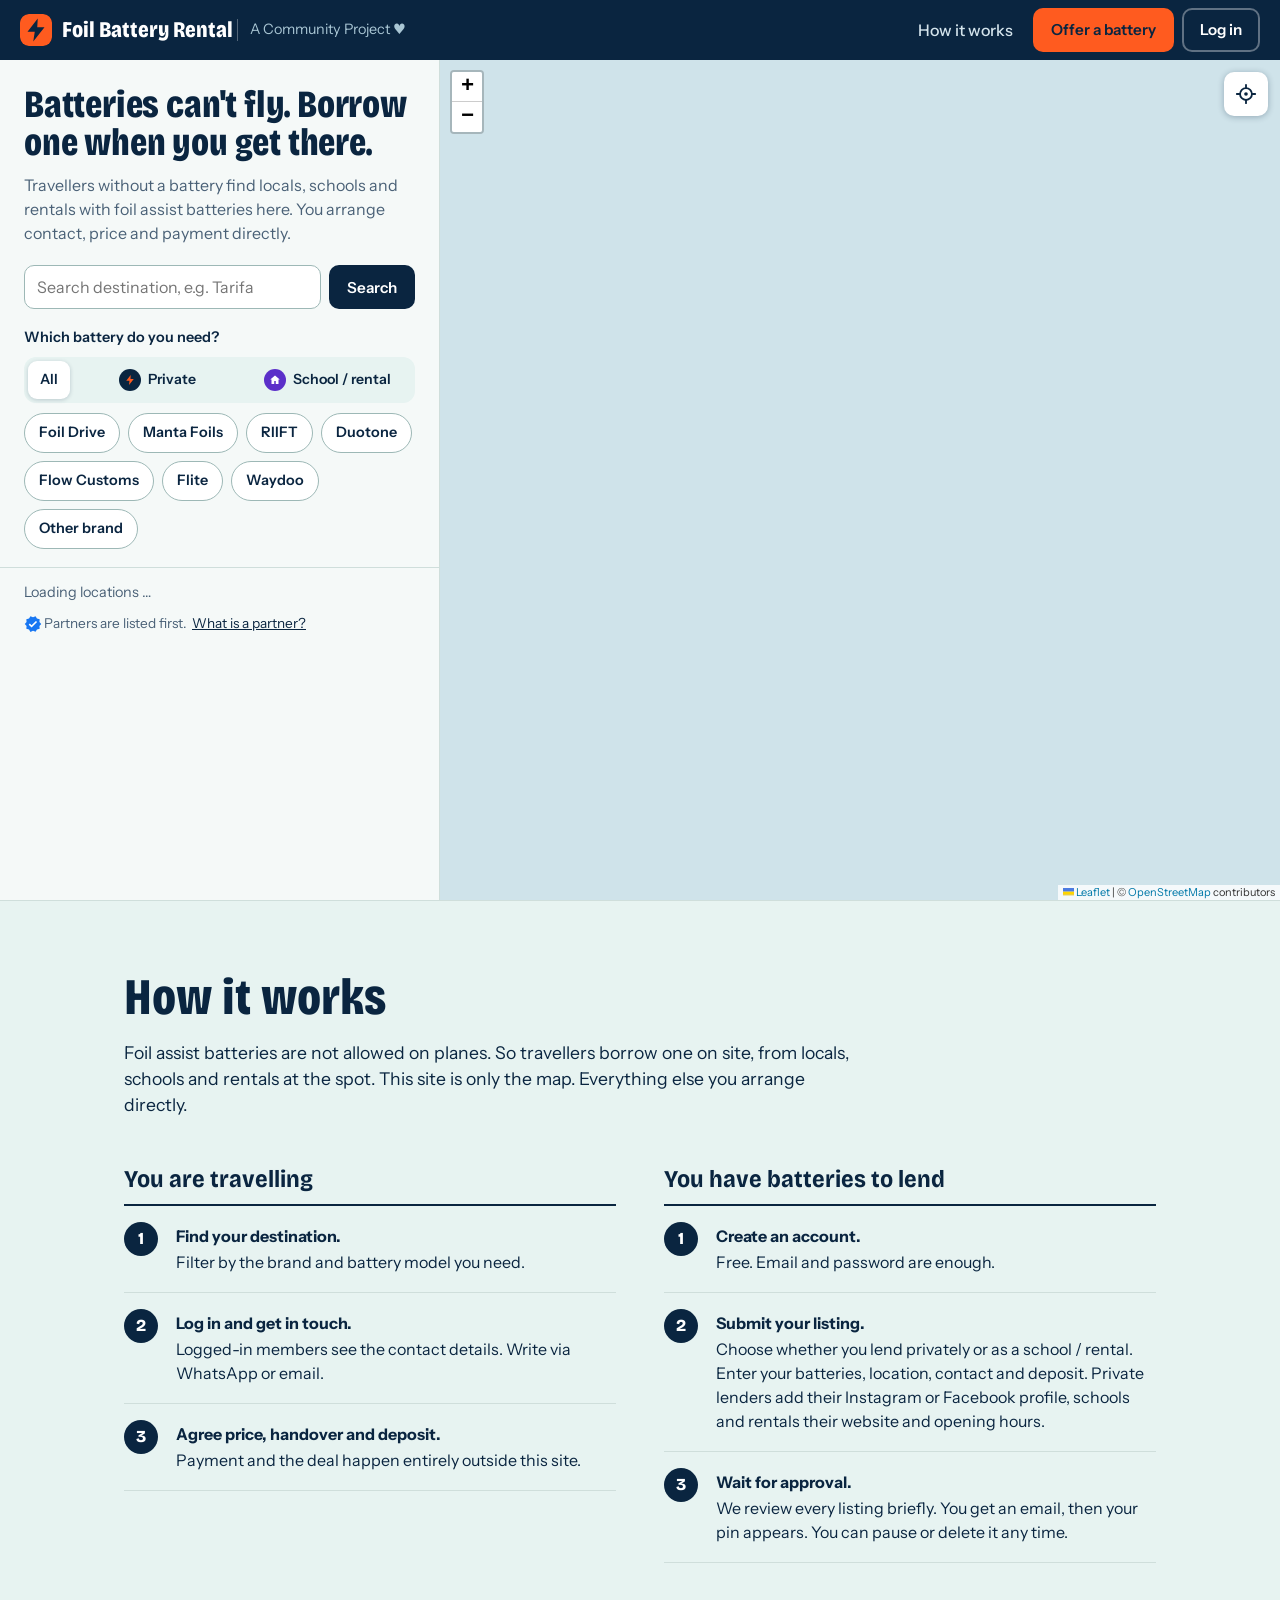
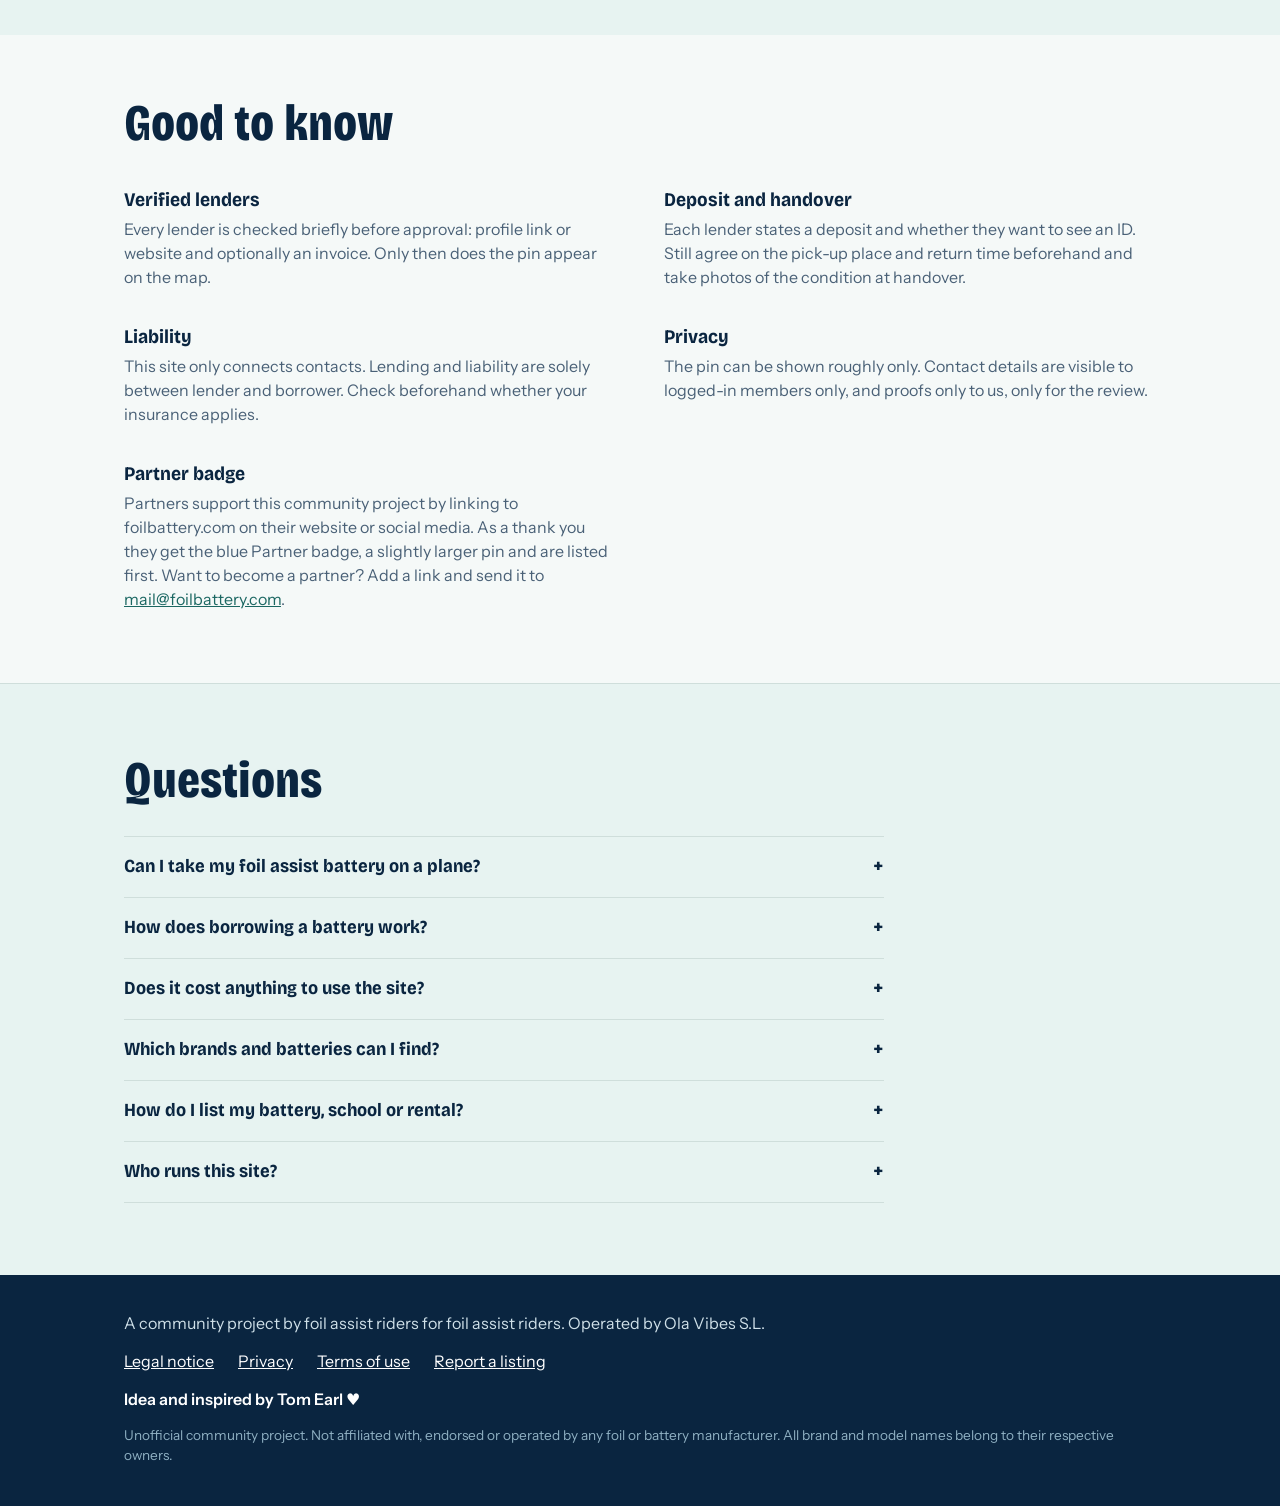
==== commit fa364352: "Hide site from search engines: noindex on all pages, remove sitemap and llms.txt Co-Authored-By: Cla" ====
--- a/index.html
+++ b/index.html
@@ -6,6 +6,7 @@
   <title>Foil Battery Rental – borrow a foil assist battery at your destination</title>
   <meta name="description" content="Foil assist batteries can&#x27;t go on a plane. Find verified owners, schools and rentals on this map who lend a battery at your holiday spot – Foil Drive, Manta, RIIFT, Duotone, Flite, Waydoo and more.">
   <meta name="theme-color" content="#0a2540">
+  <meta name="robots" content="noindex, nofollow">
   <link rel="canonical" href="https://foilbattery.com/">
   <meta property="og:type" content="website">
   <meta property="og:site_name" content="Foil Battery Rental">
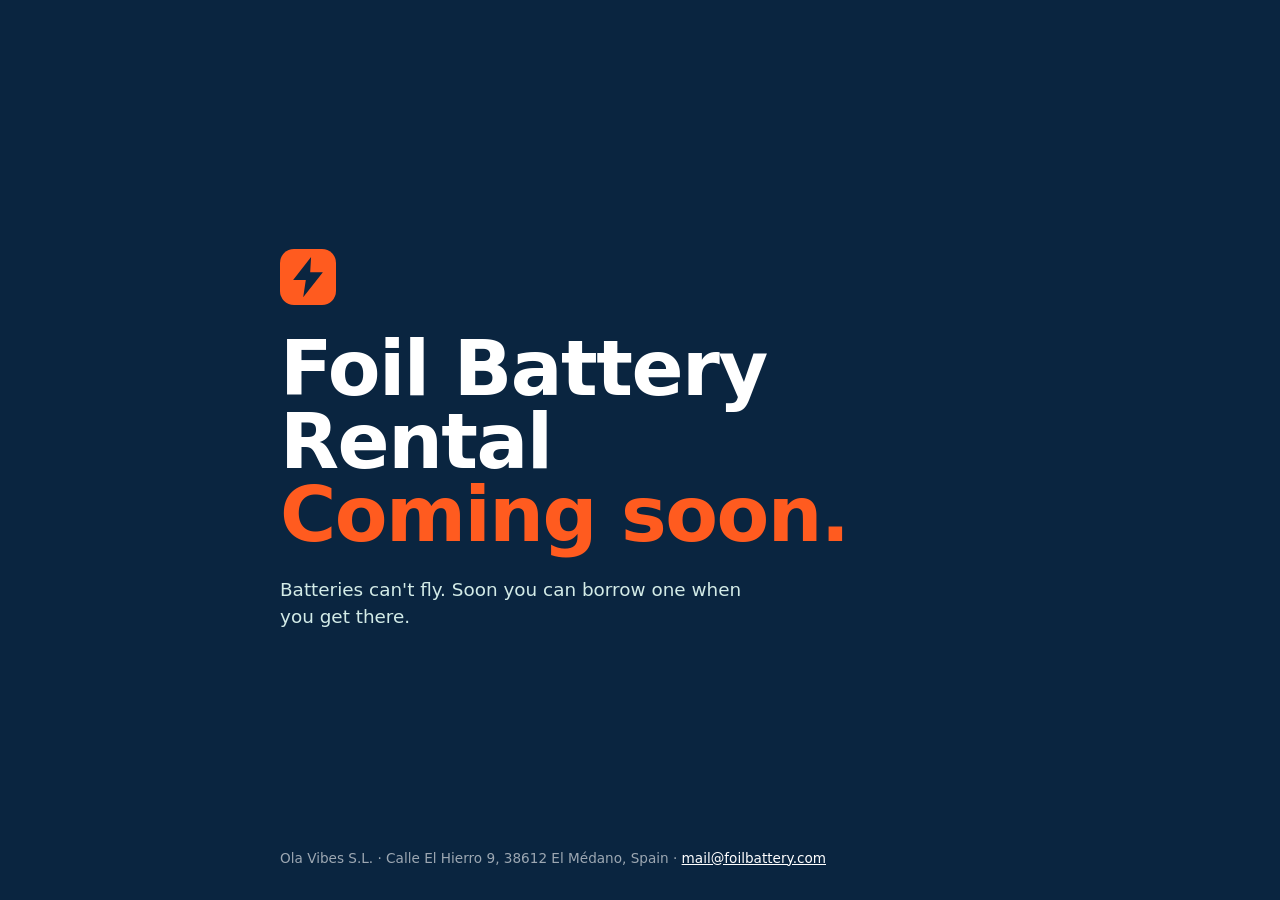
==== commit 401e4821: "Coming soon page at the root, site moved to /previewfordominic/ Co-Authored-By: Claude Opus 5.5 <nor" ====
--- a/index.html
+++ b/index.html
@@ -2,417 +2,34 @@
 <html lang="en">
 <head>
   <meta charset="utf-8">
-  <meta name="viewport" content="width=device-width, initial-scale=1, viewport-fit=cover">
-  <title>Foil Battery Rental – borrow a foil assist battery at your destination</title>
-  <meta name="description" content="Foil assist batteries can&#x27;t go on a plane. Find verified owners, schools and rentals on this map who lend a battery at your holiday spot – Foil Drive, Manta, RIIFT, Duotone, Flite, Waydoo and more.">
-  <meta name="theme-color" content="#0a2540">
+  <meta name="viewport" content="width=device-width, initial-scale=1">
   <meta name="robots" content="noindex, nofollow">
-  <link rel="canonical" href="https://foilbattery.com/">
-  <meta property="og:type" content="website">
-  <meta property="og:site_name" content="Foil Battery Rental">
-  <meta property="og:url" content="https://foilbattery.com/">
-  <meta property="og:title" content="Foil Battery Rental – A Community Project">
-  <meta property="og:description" content="Foil assist batteries can't fly. Find locals, schools and rentals who lend a battery at your destination.">
-  <meta property="og:image" content="https://foilbattery.com/assets/img/og-image.png">
-  <meta property="og:image:width" content="1200">
-  <meta property="og:image:height" content="630">
-  <meta name="twitter:card" content="summary_large_image">
-  <script type="application/ld+json">[{"@context": "https://schema.org", "@type": "WebSite", "name": "Foil Battery Rental", "alternateName": "Foil Battery Rental – A Community Project", "url": "https://foilbattery.com/", "description": "Community map to borrow foil assist and eFoil batteries from locals, schools and rentals at your holiday destination.", "inLanguage": "en", "publisher": {"@type": "Organization", "name": "Ola Vibes S.L.", "url": "https://foilbattery.com/", "email": "mail@foilbattery.com", "address": {"@type": "PostalAddress", "streetAddress": "Calle El Hierro 9", "postalCode": "38612", "addressLocality": "El Médano", "addressRegion": "Santa Cruz de Tenerife", "addressCountry": "ES"}}}, {"@context": "https://schema.org", "@type": "FAQPage", "mainEntity": [{"@type": "Question", "name": "Can I take my foil assist battery on a plane?", "acceptedAnswer": {"@type": "Answer", "text": "Usually not. Foil assist batteries are lithium-ion packs far above what airlines allow (typically 100 Wh, or 160 Wh with airline approval). That is why riders borrow a battery at their destination instead."}}, {"@type": "Question", "name": "How does borrowing a battery work?", "acceptedAnswer": {"@type": "Answer", "text": "Search your destination on the map and filter by brand and battery model. Log in to see the lender's contact details, then message them via WhatsApp or email. Price, deposit and handover are agreed directly between you."}}, {"@type": "Question", "name": "Does it cost anything to use the site?", "acceptedAnswer": {"@type": "Answer", "text": "No. Searching, listing and contacting lenders is free. This site takes no fees and handles no payments."}}, {"@type": "Question", "name": "Which brands and batteries can I find?", "acceptedAnswer": {"@type": "Answer", "text": "Foil Drive, Manta Foils, RIIFT, Duotone, Flow Customs, Flite, Waydoo and other foil assist and eFoil batteries. Lenders can also add models that are not in the list."}}, {"@type": "Question", "name": "How do I list my battery, school or rental?", "acceptedAnswer": {"@type": "Answer", "text": "Create a free account, choose private or school / rental, and add your batteries, location and contact details. We review every listing by hand before it appears on the map."}}, {"@type": "Question", "name": "Who runs this site?", "acceptedAnswer": {"@type": "Answer", "text": "An unofficial community project by foil assist riders, operated by Ola Vibes S.L. in El Médano, Tenerife. It is not affiliated with any manufacturer."}}]}]</script>
-  <link rel="icon" href="assets/img/favicon.svg" type="image/svg+xml">
-  <link rel="stylesheet" href="assets/vendor/leaflet/leaflet.css">
-  <link rel="stylesheet" href="assets/vendor/markercluster/MarkerCluster.css">
-  <link rel="stylesheet" href="assets/css/fonts.css">
-  <link rel="stylesheet" href="assets/css/app.css">
+  <title>Foil Battery Rental – Coming soon</title>
+  <link rel="icon" href="data:image/svg+xml,%3Csvg xmlns='http://www.w3.org/2000/svg' viewBox='0 0 64 64'%3E%3Crect width='64' height='64' rx='16' fill='%23ff5b1f'/%3E%3Cpath d='M35.5 9 15 35.5h14.5L26.5 55 49 26.5H34.5z' fill='%230a2540'/%3E%3C/svg%3E">
+  <style>
+    :root { --ink: #0a2540; --buoy: #ff5b1f; --shallows: #d3ebe7; }
+    * { box-sizing: border-box; }
+    html, body { margin: 0; height: 100%; }
+    body {
+      background: var(--ink); color: #fff;
+      font: 400 1.05rem/1.5 system-ui, -apple-system, "Segoe UI", Roboto, sans-serif;
+      display: flex; flex-direction: column; min-height: 100vh; padding: 32px 24px;
+    }
+    main { flex: 1; display: flex; flex-direction: column; justify-content: center; max-width: 720px; margin: 0 auto; width: 100%; }
+    .logo { width: 56px; height: 56px; margin-bottom: 28px; }
+    h1 { margin: 0; font-size: clamp(2.6rem, 1.6rem + 5vw, 4.8rem); line-height: .95; font-weight: 800; letter-spacing: -.02em; }
+    h1 span { display: block; color: var(--buoy); }
+    p { margin: 24px 0 0; max-width: 40ch; color: var(--shallows); font-size: 1.15rem; }
+    footer { max-width: 720px; margin: 0 auto; width: 100%; font-size: .85rem; color: rgba(255,255,255,.6); }
+    footer a { color: #fff; }
+  </style>
 </head>
 <body>
-  <a class="skip" href="#map" data-i18n="skip">Skip to map</a>
-
-  <header class="topbar">
-    <a class="brand" href="#top" data-i18n-attr="aria-label:brand.aria" aria-label="Foil Battery Rental, home">
-      <img src="assets/img/favicon.svg" alt="" width="32" height="32">
-      <span class="brand-text">
-        <span class="brand-name">Foil Battery Rental</span>
-        <span class="brand-sub" data-i18n="brand.sub">A Community Project ♥</span>
-      </span>
-    </a>
-    <nav class="nav" data-i18n-attr="aria-label:nav.aria" aria-label="Main navigation">
-      <a class="nav-link" href="#so-gehts" data-i18n="nav.how">How it works</a>
-      <span class="who" id="who" hidden></span>
-      <button type="button" class="btn btn-accent" id="btn-offer"><span class="long" data-i18n="nav.offer">Offer a battery</span><span class="short" data-i18n="nav.offer_s">Offer</span></button>
-      <button type="button" class="btn btn-ghost" id="btn-account" data-i18n="nav.login">Log in</button>
-    </nav>
-  </header>
-
-  <div class="demo-banner" id="demo-banner" hidden>
-    <p data-i18n-html="demo.banner"><strong>Demo mode.</strong> The locations are made up and your entries stay in this browser only. For live use, add Supabase to <code>assets/js/config.js</code>.</p>
-    <button type="button" class="link-btn" id="demo-close" data-i18n="demo.hide">Hide</button>
-  </div>
-
-  <main class="shell" id="top" data-view="map">
-    <aside class="panel" id="panel" data-i18n-attr="aria-label:panel.aria" aria-label="Search and results">
-      <div class="panel-top">
-        <div class="intro">
-          <h1 data-i18n="intro.h1">Batteries can't fly. Borrow one when you get there.</h1>
-          <p data-i18n="intro.p">Travellers without a battery find locals, schools and rentals with foil assist batteries here. You arrange contact, price and payment directly.</p>
-        </div>
-
-        <form class="search" id="search" role="search" autocomplete="off">
-          <label class="sr-only" for="q" data-i18n="search.label">Search destination</label>
-          <input class="input" id="q" name="q" type="search" data-i18n-attr="placeholder:search.ph" placeholder="Search destination, e.g. Tarifa" enterkeyhint="search">
-          <button class="btn btn-primary" id="search-btn" type="submit" data-i18n="search.btn">Search</button>
-        </form>
-        <p class="search-msg" id="search-msg" role="status" hidden></p>
-
-        <fieldset class="filters" id="filters">
-          <legend data-i18n="filters.legend">Which battery do you need?</legend>
-          <div class="kind-seg" id="kind-seg" role="radiogroup" data-i18n-attr="aria-label:filters.kind" aria-label="Lender type">
-            <label><input type="radio" name="kind-filter" value="" checked><span data-i18n="kind.all">All</span></label>
-            <label><input type="radio" name="kind-filter" value="private"><span><i class="dot dot-private"><svg viewBox="0 0 24 24" aria-hidden="true"><path fill="currentColor" d="M13.4 2 4.5 13.6H11L10 22l9.5-12H13z"/></svg></i><span data-i18n="kind.private">Private</span></span></label>
-            <label><input type="radio" name="kind-filter" value="pro"><span><i class="dot dot-pro"><svg viewBox="0 0 24 24" aria-hidden="true"><path fill="currentColor" d="M12 3 2.5 11H5v9h5.5v-6h3v6H19v-9h2.5z"/></svg></i><span data-i18n="kind.pro">School / rental</span></span></label>
-          </div>
-          <div class="chips" id="brand-chips" role="group" data-i18n-attr="aria-label:filters.brand" aria-label="Brand"></div>
-          <div class="chips chips-models" id="model-chips" role="group" data-i18n-attr="aria-label:filters.model" aria-label="Model" hidden></div>
-        </fieldset>
-      </div>
-
-      <div class="list-wrap" id="list-wrap">
-        <div class="results-head">
-          <p id="count" role="status">Lade Standorte …</p>
-          <button type="button" class="link-btn" id="reset-filters" data-i18n="filters.reset" hidden>Reset filters</button>
-        </div>
-        <p class="partner-note" id="partner-note" hidden><span class="partner-badge" id="partner-note-icon" aria-hidden="true"></span> <span data-i18n="partner.list_note">Partners are listed first.</span> <a href="#know-partner" data-i18n="partner.more">What is a partner?</a></p>
-        <div class="list-status" id="list-status" hidden></div>
-        <ol class="list" id="list"></ol>
-      </div>
-    </aside>
-
-    <section class="mapwrap" data-i18n-attr="aria-label:map.aria" aria-label="Map of rental locations">
-      <div id="map" role="application" data-i18n-attr="aria-label:map.label" aria-label="Map"></div>
-      <button type="button" class="map-btn" id="locate" data-i18n-attr="aria-label:map.locate;title:map.locate_title" aria-label="Jump to my location" title="My location"></button>
-    </section>
-
-    <button type="button" class="view-toggle" id="view-toggle"></button>
-
-    <article class="detail" id="detail" aria-labelledby="detail-title" hidden></article>
+  <main>
+    <svg class="logo" viewBox="0 0 64 64" aria-hidden="true"><rect width="64" height="64" rx="16" fill="#ff5b1f"/><path d="M35.5 9 15 35.5h14.5L26.5 55 49 26.5H34.5z" fill="#0a2540"/></svg>
+    <h1>Foil Battery Rental <span>Coming soon.</span></h1>
+    <p>Batteries can't fly. Soon you can borrow one when you get there.</p>
   </main>
-
-  <section class="info" id="so-gehts" aria-labelledby="info-title">
-    <div class="info-inner">
-      <h2 id="info-title" data-i18n="info.title">How it works</h2>
-      <p class="info-lead" data-i18n="info.lead">Foil assist batteries are not allowed on planes. So travellers borrow one on site, from locals, schools and rentals at the spot. This site is only the map. Everything else you arrange directly.</p>
-
-      <div class="flows">
-        <div class="flow">
-          <h3 data-i18n="flow.travel.h">You are travelling</h3>
-          <ol class="steps">
-            <li><strong data-i18n="flow.travel.1h">Find your destination.</strong> <span data-i18n="flow.travel.1p">Filter by the brand and battery model you need.</span></li>
-            <li><strong data-i18n="flow.travel.2h">Log in and get in touch.</strong> <span data-i18n="flow.travel.2p">Logged-in members see the contact details. Write via WhatsApp or email.</span></li>
-            <li><strong data-i18n="flow.travel.3h">Agree price, handover and deposit.</strong> <span data-i18n="flow.travel.3p">Payment and the deal happen entirely outside this site.</span></li>
-          </ol>
-        </div>
-        <div class="flow">
-          <h3 data-i18n="flow.local.h">You have batteries to lend</h3>
-          <ol class="steps">
-            <li><strong data-i18n="flow.local.1h">Create an account.</strong> <span data-i18n="flow.local.1p">Free. Email and password are enough.</span></li>
-            <li><strong data-i18n="flow.local.2h">Submit your listing.</strong> <span data-i18n="flow.local.2p">Choose whether you lend privately or as a school / rental. Enter your batteries, location, contact and deposit. Private lenders add their Instagram or Facebook profile, schools and rentals their website and opening hours.</span></li>
-            <li><strong data-i18n="flow.local.3h">Wait for approval.</strong> <span data-i18n="flow.local.3p">We review every listing briefly. You get an email, then your pin appears. You can pause or delete it any time.</span></li>
-          </ol>
-        </div>
-      </div>
-    </div>
-  </section>
-
-  <section class="know" aria-labelledby="know-title">
-    <div class="info-inner">
-      <h2 id="know-title" data-i18n="know.title">Good to know</h2>
-      <dl class="know-grid">
-        <div>
-          <dt data-i18n="know.verified.dt">Verified lenders</dt>
-          <dd data-i18n="know.verified.dd">Every lender is checked briefly before approval: profile link or website and optionally an invoice. Only then does the pin appear on the map.</dd>
-        </div>
-        <div>
-          <dt data-i18n="know.deposit.dt">Deposit and handover</dt>
-          <dd data-i18n="know.deposit.dd">Each lender states a deposit and whether they want to see an ID. Still agree on the pick-up place and return time beforehand and take photos of the condition at handover.</dd>
-        </div>
-        <div>
-          <dt data-i18n="know.liability.dt">Liability</dt>
-          <dd data-i18n="know.liability.dd">This site only connects contacts. Lending and liability are solely between lender and borrower. Check beforehand whether your insurance applies.</dd>
-        </div>
-        <div>
-          <dt data-i18n="know.privacy.dt">Privacy</dt>
-          <dd data-i18n="know.privacy.dd">The pin can be shown roughly only. Contact details are visible to logged-in members only, and proofs only to us, only for the review.</dd>
-        </div>
-        <div id="know-partner" hidden>
-          <dt data-i18n="know.partner.dt">Partner badge</dt>
-          <dd data-i18n-html="know.partner.dd">Partners support this community project by linking to foilbattery.com on their website or social media. As a thank you they get the blue Partner badge, a slightly larger pin and are listed first. Want to become a partner? Add a link and send it to <a href="mailto:mail@foilbattery.com">mail@foilbattery.com</a>.</dd>
-        </div>
-      </dl>
-    </div>
-  </section>
-
-  <section class="faq" aria-labelledby="faq-title">
-    <div class="info-inner">
-      <h2 id="faq-title">Questions</h2>
-      <div class="faq-list">
-        <details>
-          <summary>Can I take my foil assist battery on a plane?</summary>
-          <p>Usually not. Foil assist batteries are lithium-ion packs far above what airlines allow (typically 100 Wh, or 160 Wh with airline approval). That is why riders borrow a battery at their destination instead.</p>
-        </details>
-        <details>
-          <summary>How does borrowing a battery work?</summary>
-          <p>Search your destination on the map and filter by brand and battery model. Log in to see the lender&#x27;s contact details, then message them via WhatsApp or email. Price, deposit and handover are agreed directly between you.</p>
-        </details>
-        <details>
-          <summary>Does it cost anything to use the site?</summary>
-          <p>No. Searching, listing and contacting lenders is free. This site takes no fees and handles no payments.</p>
-        </details>
-        <details>
-          <summary>Which brands and batteries can I find?</summary>
-          <p>Foil Drive, Manta Foils, RIIFT, Duotone, Flow Customs, Flite, Waydoo and other foil assist and eFoil batteries. Lenders can also add models that are not in the list.</p>
-        </details>
-        <details>
-          <summary>How do I list my battery, school or rental?</summary>
-          <p>Create a free account, choose private or school / rental, and add your batteries, location and contact details. We review every listing by hand before it appears on the map.</p>
-        </details>
-        <details>
-          <summary>Who runs this site?</summary>
-          <p>An unofficial community project by foil assist riders, operated by Ola Vibes S.L. in El Médano, Tenerife. It is not affiliated with any manufacturer.</p>
-        </details>
-      </div>
-    </div>
-  </section>
-
-  <footer class="footer">
-    <div class="info-inner footer-inner">
-      <p data-i18n="footer.tag">A community project by foil assist riders for foil assist riders. Operated by Ola Vibes S.L.</p>
-      <ul class="footer-links">
-        <li><a href="impressum.html" data-i18n="footer.imprint">Legal notice</a></li>
-        <li><a href="datenschutz.html" data-i18n="footer.privacy">Privacy</a></li>
-        <li><a href="terms.html" data-i18n="footer.terms">Terms of use</a></li>
-        <li id="report-li" hidden><a id="report-link" href="#" data-i18n="footer.report">Report a listing</a></li>
-      </ul>
-      <p class="footer-dedication" data-i18n="footer.dedication">Idea and inspired by Tom Earl ♥</p>
-      <p class="footer-small" data-i18n="footer.marks">Unofficial community project. Not affiliated with, endorsed or operated by any foil or battery manufacturer. All brand and model names belong to their respective owners.</p>
-    </div>
-  </footer>
-
-  <!-- Anmelden / Registrieren -->
-  <dialog id="dlg-auth" aria-labelledby="auth-title">
-    <form class="dlg" id="auth-form" novalidate>
-      <div class="dlg-head">
-        <h2 id="auth-title">Log in</h2>
-        <button type="button" class="icon-btn" data-close data-i18n-attr="aria-label:auth.close" aria-label="Close"></button>
-      </div>
-      <div class="dlg-body">
-        <p class="muted" id="auth-intro" hidden></p>
-        <div class="seg" id="auth-seg" role="radiogroup" data-i18n-attr="aria-label:auth.seg_aria" aria-label="Log in or sign up">
-          <label><input type="radio" name="auth-mode" value="login" checked><span data-i18n="auth.tab.login">Log in</span></label>
-          <label><input type="radio" name="auth-mode" value="signup"><span data-i18n="auth.tab.signup">Sign up</span></label>
-        </div>
-        <div class="field" id="fld-email">
-          <label for="auth-email" data-i18n="auth.email">Email</label>
-          <input class="input" id="auth-email" type="email" autocomplete="email" inputmode="email" aria-describedby="err-auth-email">
-          <p class="err" id="err-auth-email" hidden></p>
-        </div>
-        <div class="field" id="fld-pw">
-          <label for="auth-pw" id="auth-pw-label" data-i18n="auth.pw">Password</label>
-          <input class="input" id="auth-pw" type="password" autocomplete="current-password" aria-describedby="hint-auth-pw err-auth-pw">
-          <p class="hint" id="hint-auth-pw" data-i18n="auth.pw_hint">At least 8 characters.</p>
-          <p class="err" id="err-auth-pw" hidden></p>
-        </div>
-        <div class="terms" id="fld-terms" hidden>
-          <label class="check check-plain">
-            <input type="checkbox" id="auth-terms" aria-describedby="err-auth-terms">
-            <span data-i18n-html="auth.terms">I understand: this site only connects contacts. Lending, payment and liability are solely between users, Ola Vibes S.L. is not involved. I accept the <a href="terms.html" target="_blank" rel="noopener">terms of use</a> and the <a href="datenschutz.html" target="_blank" rel="noopener">privacy policy</a>.</span>
-          </label>
-          <p class="err" id="err-auth-terms" hidden></p>
-        </div>
-        <p class="msg" id="auth-msg" role="status" hidden></p>
-        <button type="button" class="link-btn" id="auth-forgot" data-i18n="auth.forgot">Forgot password?</button>
-      </div>
-      <div class="dlg-foot">
-        <button type="submit" class="btn btn-primary" id="auth-submit">Log in</button>
-      </div>
-    </form>
-  </dialog>
-
-  <!-- Angebot anlegen / bearbeiten -->
-  <dialog id="dlg-offer" aria-labelledby="offer-title">
-    <form class="dlg" id="offer-form" novalidate>
-      <div class="dlg-head">
-        <h2 id="offer-title">Offer batteries</h2>
-        <button type="button" class="icon-btn" data-close data-i18n-attr="aria-label:auth.close" aria-label="Close"></button>
-      </div>
-
-      <div class="dlg-body">
-        <div class="status-box" id="offer-status" role="status" hidden></div>
-
-        <section class="sect" aria-labelledby="s-kind">
-          <h3 id="s-kind" data-i18n="offer.kind.h">Who is lending?</h3>
-          <div class="kind-pick" id="kind-pick" role="radiogroup" aria-labelledby="s-kind">
-            <label class="kind-opt">
-              <input type="radio" name="offer-kind" value="private" checked>
-              <span><strong><i class="dot dot-private"><svg viewBox="0 0 24 24" aria-hidden="true"><path fill="currentColor" d="M13.4 2 4.5 13.6H11L10 22l9.5-12H13z"/></svg></i><span data-i18n="offer.kind.private">Private</span></strong>
-                <small data-i18n="offer.kind.private_hint">I lend my own batteries.</small></span>
-            </label>
-            <label class="kind-opt">
-              <input type="radio" name="offer-kind" value="pro">
-              <span><strong><i class="dot dot-pro"><svg viewBox="0 0 24 24" aria-hidden="true"><path fill="currentColor" d="M12 3 2.5 11H5v9h5.5v-6h3v6H19v-9h2.5z"/></svg></i><span data-i18n="offer.kind.pro">School / rental</span></strong>
-                <small data-i18n="offer.kind.pro_hint">I run a foil school or a rental.</small></span>
-            </label>
-          </div>
-        </section>
-
-        <section class="sect" aria-labelledby="s-bat">
-          <h3 id="s-bat" data-i18n="offer.bat.h">Which batteries do you lend?</h3>
-          <p class="hint" data-i18n="offer.bat.hint">Choose brand and model. Prices are optional; without a price the map shows “On request”.</p>
-          <div class="field field-inline">
-            <label for="f-currency" data-i18n="offer.currency">Currency</label>
-            <select class="input" id="f-currency"></select>
-          </div>
-          <div class="bat-rows" id="bat-rows"></div>
-          <button type="button" class="btn btn-quiet bat-add" id="bat-add" data-i18n="offer.bat.add">Add another battery</button>
-          <p class="err" id="err-batteries" hidden></p>
-        </section>
-
-        <section class="sect" aria-labelledby="s-dep">
-          <h3 id="s-dep" data-i18n="offer.dep.h">Deposit</h3>
-          <p class="hint" data-i18n="offer.dep.hint">Leave empty = by arrangement. 0 = no deposit.</p>
-          <div class="field field-inline">
-            <label for="f-deposit" data-i18n="offer.dep.amount">Deposit amount</label>
-            <div class="money money-wide">
-              <input class="input" id="f-deposit" type="text" inputmode="decimal" autocomplete="off" aria-describedby="err-deposit">
-              <span id="deposit-unit"></span>
-            </div>
-          </div>
-          <p class="err" id="err-deposit" hidden></p>
-          <label class="check">
-            <input type="checkbox" id="f-idcheck">
-            <span><span data-i18n="offer.dep.id">ID is shown at handover</span>
-              <small data-i18n="offer.dep.id_hint">The borrower shows their ID at handover. You do not keep it.</small>
-            </span>
-          </label>
-        </section>
-
-        <section class="sect" aria-labelledby="s-loc">
-          <h3 id="s-loc" data-i18n="offer.loc.h">Where is it?</h3>
-          <p class="hint" data-i18n="offer.loc.hint">Search for a place or tap the map. Do not put the pin on your front door, the area is enough.</p>
-          <div class="pick-search">
-            <label class="sr-only" for="f-search" data-i18n="offer.loc.search_label">Search place or address</label>
-            <input class="input" id="f-search" type="search" data-i18n-attr="placeholder:offer.loc.search_label" placeholder="Search place or address" autocomplete="off">
-            <button type="button" class="btn btn-quiet" id="btn-pick-search" data-i18n="offer.loc.search_btn">Search</button>
-            <button type="button" class="btn btn-quiet" id="btn-pick-locate" data-i18n="offer.loc.locate">My location</button>
-          </div>
-          <p class="hint" id="pick-msg" role="status" hidden></p>
-          <div id="pick-map" data-i18n-attr="aria-label:offer.loc.map_aria" aria-label="Map for placing the pin"></div>
-          <p class="err" id="err-location" hidden></p>
-
-          <div class="field">
-            <label for="f-place" data-i18n="offer.place.label">Display name of the place</label>
-            <input class="input" id="f-place" type="text" maxlength="120" data-i18n-attr="placeholder:offer.place.ph" placeholder="e.g. Tarifa, Spain" aria-describedby="err-place">
-            <p class="err" id="err-place" hidden></p>
-          </div>
-          <label class="check">
-            <input type="checkbox" id="f-approx" checked>
-            <span><span data-i18n="offer.approx.label">Show approximate location</span>
-              <small data-i18n="offer.approx.hint">On saving, the pin is moved randomly by 200 to 600 m. You share the exact meeting point in chat.</small>
-            </span>
-          </label>
-        </section>
-
-        <section class="sect" aria-labelledby="s-contact">
-          <h3 id="s-contact" data-i18n="offer.contact.h">How can people reach you?</h3>
-          <p class="hint" data-i18n="offer.contact.hint">At least one of the two. Only logged-in members see your contact details.</p>
-          <div class="field">
-            <label for="f-wa" data-i18n="offer.wa.label">WhatsApp number</label>
-            <input class="input" id="f-wa" type="tel" autocomplete="tel" placeholder="+49 170 1234567" aria-describedby="err-wa">
-            <p class="err" id="err-wa" hidden></p>
-          </div>
-          <div class="field">
-            <label for="f-mail" data-i18n="offer.mail.label">Email</label>
-            <input class="input" id="f-mail" type="email" autocomplete="email" inputmode="email" aria-describedby="err-mail">
-            <p class="err" id="err-mail" hidden></p>
-          </div>
-          <p class="err" id="err-contact" hidden></p>
-        </section>
-
-        <section class="sect" id="sect-pro" aria-labelledby="s-pro" hidden>
-          <h3 id="s-pro" data-i18n="offer.pro.h">Your business</h3>
-          <p class="hint" data-i18n="offer.pro.hint">Everyone can see these details.</p>
-          <div class="field">
-            <label for="f-website" data-i18n="offer.pro.website">Website</label>
-            <input class="input" id="f-website" type="url" inputmode="url" autocomplete="url" autocapitalize="off" spellcheck="false" placeholder="https://…" maxlength="300" aria-describedby="err-website">
-            <p class="err" id="err-website" hidden></p>
-          </div>
-          <div class="field">
-            <label for="f-hours" data-i18n="offer.pro.hours">Opening hours</label>
-            <textarea class="input" id="f-hours" rows="2" maxlength="300" data-i18n-attr="placeholder:offer.pro.hours_ph" placeholder="e.g. Mon–Sat 9 am – 6 pm, by arrangement in winter" aria-describedby="err-hours"></textarea>
-            <p class="err" id="err-hours" hidden></p>
-          </div>
-        </section>
-
-        <section class="sect" aria-labelledby="s-proof">
-          <h3 id="s-proof" data-i18n="offer.proof.h">Verification</h3>
-          <p class="hint" id="proof-hint" data-i18n="offer.proof.hint">So we can see that you really have foil assist batteries. Only we see this, never other users.</p>
-          <div class="field">
-            <label for="f-proof"><span data-i18n="offer.proof.url.label">Instagram or Facebook profile</span> <span class="opt" id="proof-opt" data-i18n="offer.opt" hidden>(optional)</span></label>
-            <input class="input" id="f-proof" type="url" inputmode="url" autocomplete="off" autocapitalize="off" spellcheck="false" placeholder="https://instagram.com/…" aria-describedby="hint-proof err-proof">
-            <p class="hint" id="hint-proof" data-i18n="offer.proof.url.hint">Ideally a profile where you can be seen with your battery.</p>
-            <p class="err" id="err-proof" hidden></p>
-          </div>
-          <div class="field">
-            <label for="f-file"><span data-i18n="offer.proof.file.label">Invoice from the manufacturer or your dealer</span> <span class="opt" data-i18n="offer.opt">(optional)</span></label>
-            <input class="input input-file" id="f-file" type="file" accept="application/pdf,image/jpeg,image/png,.pdf,.jpg,.jpeg,.png" aria-describedby="hint-file err-file">
-            <p class="hint" id="hint-file" data-i18n="offer.proof.file.hint">PDF, JPG or PNG, max. 5 MB. Your name must be on it. We delete the file after the review.</p>
-            <p class="hint" id="file-current" hidden></p>
-            <p class="err" id="err-file" hidden></p>
-          </div>
-        </section>
-
-        <section class="sect" aria-labelledby="s-info">
-          <h3 id="s-info" data-i18n="offer.info.h">What should borrowers know?</h3>
-          <div class="field">
-            <label for="f-name" id="lbl-name" data-i18n="offer.name.label">Display name</label>
-            <input class="input" id="f-name" type="text" maxlength="60" autocomplete="nickname" data-i18n-attr="placeholder:offer.name.ph" placeholder="e.g. Lukas" aria-describedby="err-name">
-            <p class="err" id="err-name" hidden></p>
-          </div>
-          <div class="field">
-            <label for="f-notes"><span data-i18n="offer.notes.label">Notes</span> <span class="opt" data-i18n="offer.opt">(optional)</span></label>
-            <textarea class="input" id="f-notes" rows="4" maxlength="600" data-i18n-attr="placeholder:offer.notes.ph" placeholder="Pick-up or delivery, times, charger, languages …" aria-describedby="err-notes"></textarea>
-            <p class="err" id="err-notes" hidden></p>
-          </div>
-          <label class="check">
-            <input type="checkbox" id="f-active" checked>
-            <span><span data-i18n="offer.active.label">Listing is visible</span>
-              <small data-i18n="offer.active.hint">Switch off while your batteries are not available.</small>
-            </span>
-          </label>
-        </section>
-
-        <p class="msg msg-error" id="offer-error" role="alert" hidden></p>
-      </div>
-
-      <div class="dlg-foot">
-        <button type="button" class="btn btn-danger" id="offer-delete" data-i18n="offer.delete" hidden>Delete listing</button>
-        <span class="spacer"></span>
-        <button type="button" class="btn btn-quiet" data-close data-i18n="offer.cancel">Cancel</button>
-        <button type="submit" class="btn btn-primary" id="offer-save">Antrag senden</button>
-      </div>
-    </form>
-  </dialog>
-
-  <div class="toast" id="toast" role="status" aria-live="polite"></div>
-
-  <noscript><p class="noscript">This site needs JavaScript to show the map.</p></noscript>
-
-  <script src="assets/vendor/leaflet/leaflet.js"></script>
-  <script src="assets/vendor/markercluster/leaflet.markercluster.js"></script>
-  <script src="assets/vendor/supabase/supabase.js"></script>
-  <script src="assets/js/config.js"></script>
-  <script src="assets/js/i18n.js"></script>
-  <script src="assets/js/catalog.js"></script>
-  <script src="assets/js/store-demo.js"></script>
-  <script src="assets/js/store-supabase.js"></script>
-  <script src="assets/js/app.js"></script>
+  <footer>Ola Vibes S.L. · Calle El Hierro 9, 38612 El Médano, Spain · <a href="mailto:mail@foilbattery.com">mail@foilbattery.com</a></footer>
 </body>
 </html>
